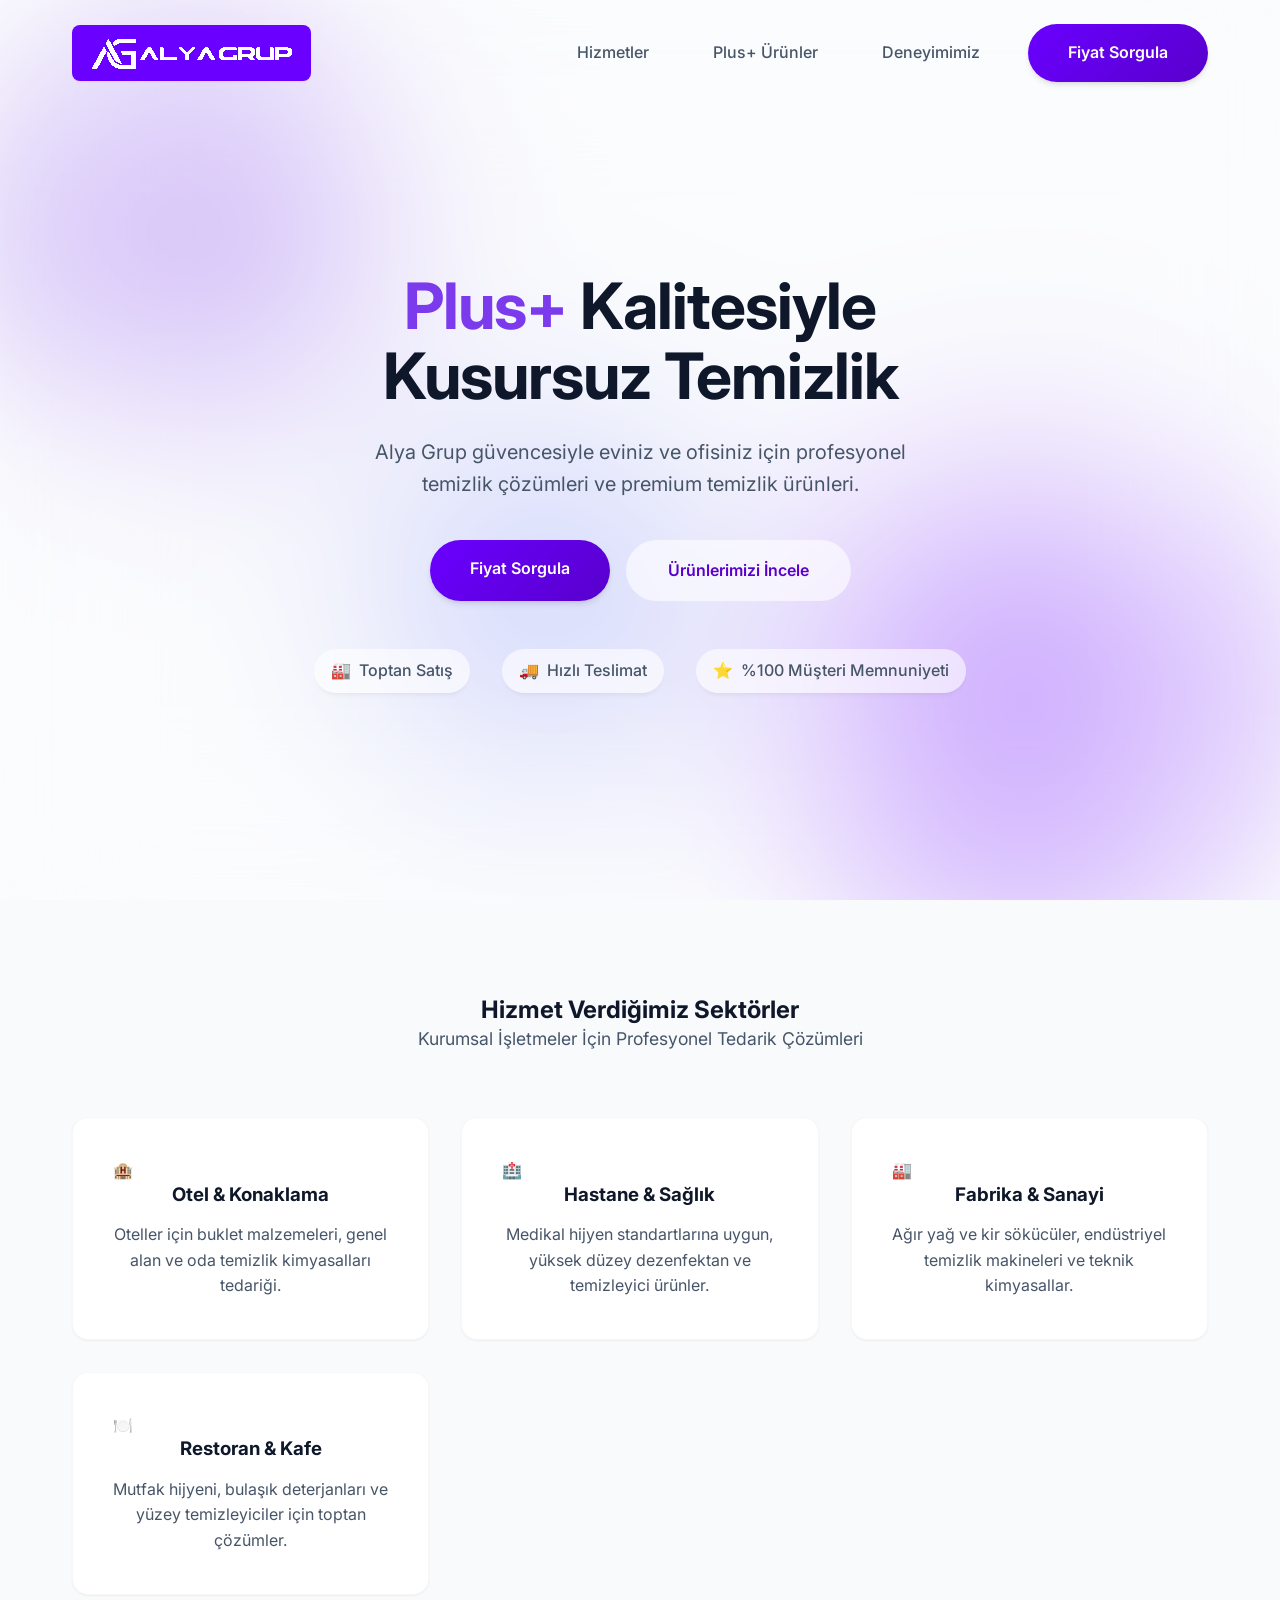
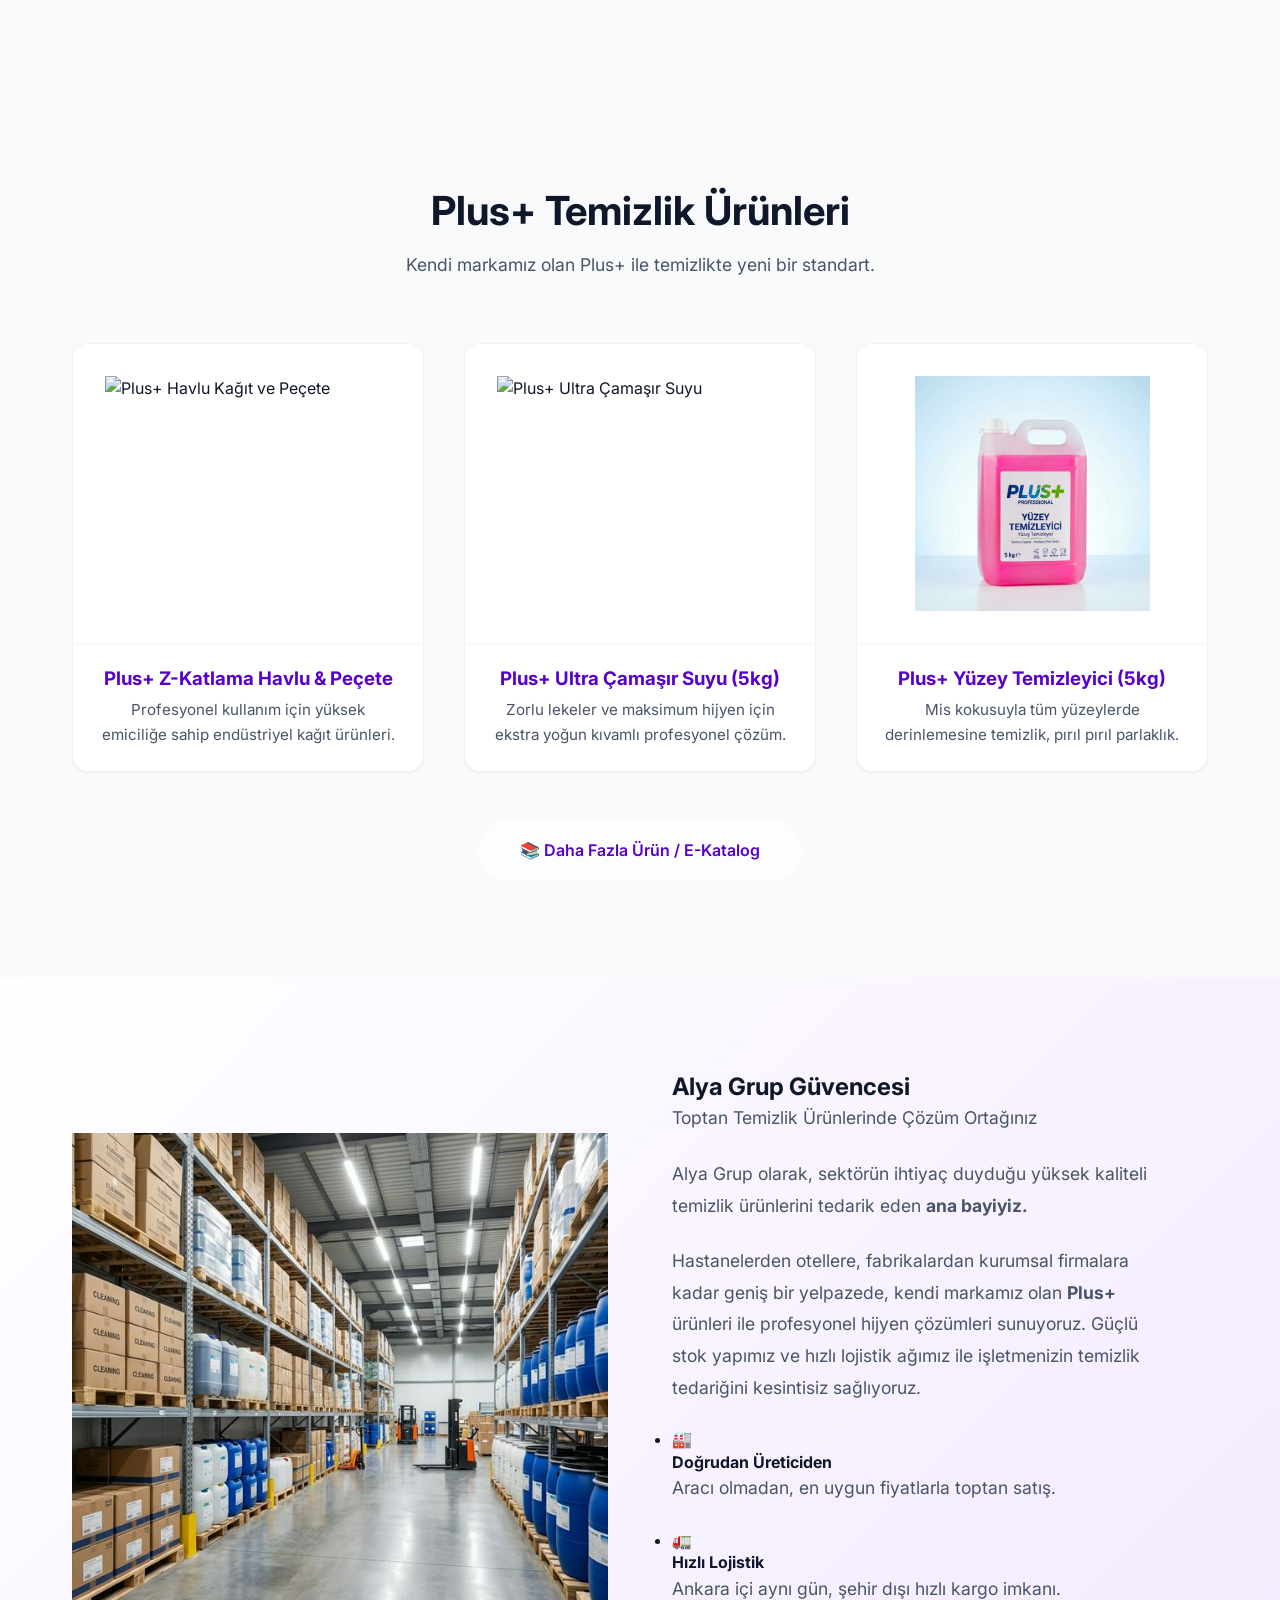
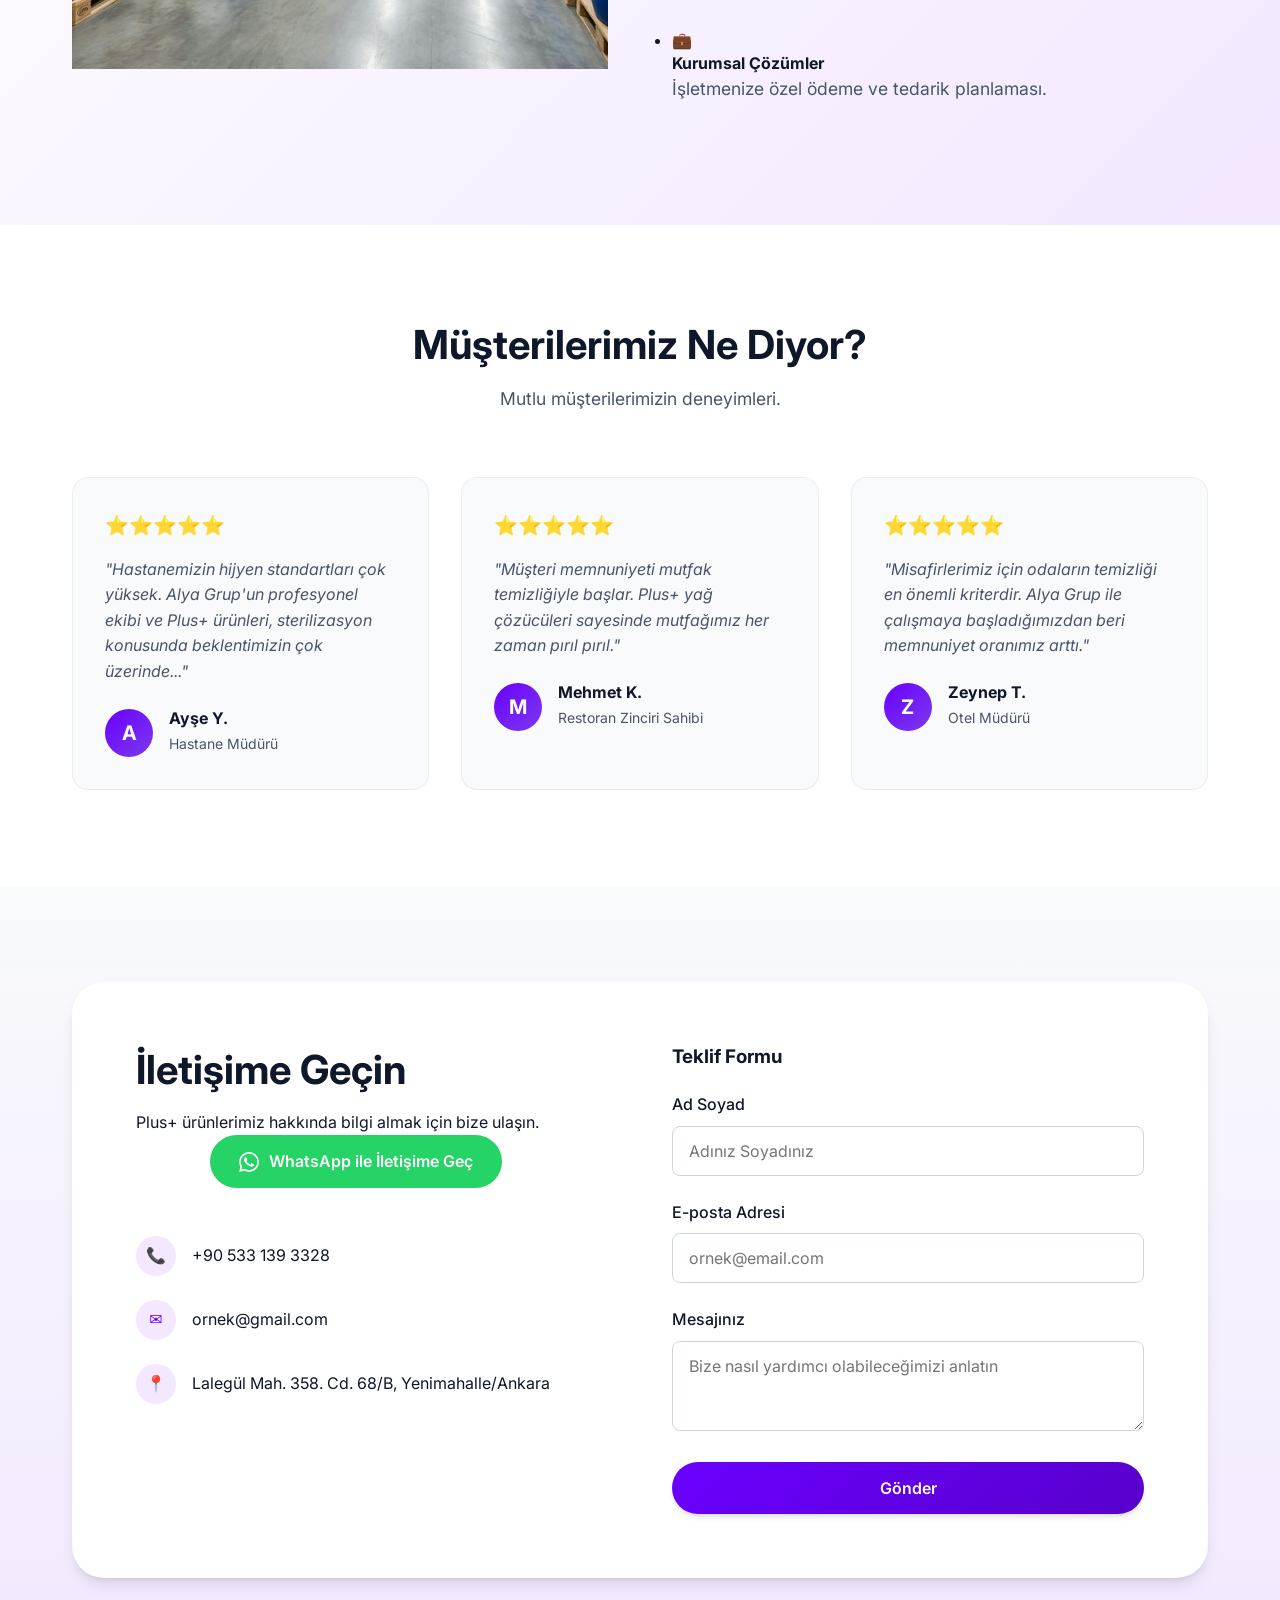
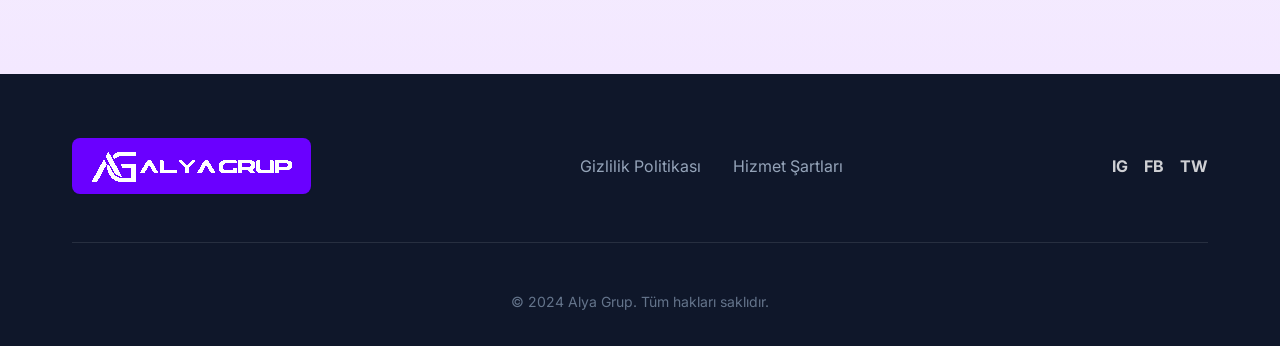
==== index.html @ da22ceb5 "feat: Eczacıbaşı tarzı hareketli Mesh Gradient arkaplan eklendi (Aurora)" ====
<!DOCTYPE html>
<html lang="en">

<head>
    <meta charset="UTF-8">
    <meta name="viewport" content="width=device-width, initial-scale=1.0">
    <title>Alya Grup - Premium Temizlik Hizmetleri ve Plus+ Ürünleri</title>
    <meta name="description"
        content="Alya Grup ile profesyonel temizlik hizmetleri ve Plus+ marka temizlik ürünleri. Ev ve ofis temizliğinde güvenilir adres.">
    <!-- Google Fonts -->
    <link rel="preconnect" href="https://fonts.googleapis.com">
    <link rel="preconnect" href="https://fonts.gstatic.com" crossorigin>
    <link href="https://fonts.googleapis.com/css2?family=Inter:wght@300;400;500;600;700&display=swap" rel="stylesheet">
    <!-- Main Styles -->
    <link rel="stylesheet" href="style.css?v=3">
</head>

<body>
    <!-- SVG Filter for Logo Background Removal -->
    <svg style="width:0; height:0; position:absolute;" aria-hidden="true">
        <filter id="remove-white-bg">
            <feColorMatrix type="matrix" values="1 0 0 0 0  
                                                 0 1 0 0 0  
                                                 0 0 1 0 0  
                                                 -1 0 0 0 1" />
        </filter>
    </svg>

    <!-- Navigation -->
    <nav class="navbar" id="navbar">
        <div class="container nav-container">
            <a href="#" class="logo">
                <img src="New logo.png" alt="Alya Grup Logo" class="logo-img">
            </a>

            <button class="mobile-toggle" aria-label="Toggle navigation">
                <span class="bar"></span>
                <span class="bar"></span>
                <span class="bar"></span>
            </button>
            <ul class="nav-links">
                <li><a href="#services">Hizmetler</a></li>
                <li><a href="#products">Plus+ Ürünler</a></li>
                <li><a href="#experience">Deneyimimiz</a></li>
                <li><a href="#contact" class="btn btn-primary nav-btn">Fiyat Sorgula</a></li>
            </ul>
        </div>
    </nav>

    <!-- Hero Section -->
    <header class="hero">
        <!-- Animated Mesh Gradient Background -->
        <div class="mesh-bg">
            <div class="mesh-blob mesh-blob-1"></div>
            <div class="mesh-blob mesh-blob-2"></div>
            <div class="mesh-blob mesh-blob-3"></div>
            <div class="mesh-glass"></div>
        </div>
        <div class="container hero-content">
            <h1 class="hero-title"><span class="text-highlight">Plus+</span> Kalitesiyle<br>Kusursuz Temizlik</h1>
            <p class="hero-subtitle">Alya Grup güvencesiyle eviniz ve ofisiniz için profesyonel temizlik çözümleri ve
                premium temizlik ürünleri.</p>
            <div class="hero-btns">
                <a href="#contact" class="btn btn-primary">Fiyat Sorgula</a>
                <a href="#products" class="btn btn-secondary">Ürünlerimizi İncele</a>
            </div>

            <!-- Trust Badges -->
            <div class="trust-badges">
                <a href="#experience" class="badge badge-link">
                    <span class="badge-icon">🏭</span>
                    <span>Toptan Satış</span>
                </a>
                <a href="#experience" class="badge badge-link">
                    <span class="badge-icon">🚚</span>
                    <span>Hızlı Teslimat</span>
                </a>
                <a href="#reviews" class="badge badge-link">
                    <span class="badge-icon">⭐</span>
                    <span>%100 Müşteri Memnuniyeti</span>
                </a>
            </div>
        </div>
    </header>

    <!-- Services Section -->
    <section id="services" class="section-padding bg-light">
        <div class="container">
            <div class="section-header text-center">
                <h2>Hizmet Verdiğimiz Sektörler</h2>
                <p>Kurumsal İşletmeler İçin Profesyonel Tedarik Çözümleri</p>
            </div>
            <div class="services-grid">
                <div class="service-card">
                    <div class="icon">🏨</div>
                    <h3>Otel & Konaklama</h3>
                    <p>Oteller için buklet malzemeleri, genel alan ve oda temizlik kimyasalları tedariği.</p>
                </div>
                <div class="service-card">
                    <div class="icon">🏥</div>
                    <h3>Hastane & Sağlık</h3>
                    <p>Medikal hijyen standartlarına uygun, yüksek düzey dezenfektan ve temizleyici ürünler.</p>
                </div>
                <div class="service-card">
                    <div class="icon">🏭</div>
                    <h3>Fabrika & Sanayi</h3>
                    <p>Ağır yağ ve kir sökücüler, endüstriyel temizlik makineleri ve teknik kimyasallar.</p>
                </div>
                <div class="service-card">
                    <div class="icon">🍽️</div>
                    <h3>Restoran & Kafe</h3>
                    <p>Mutfak hijyeni, bulaşık deterjanları ve yüzey temizleyiciler için toptan çözümler.</p>
                </div>
            </div>
        </div>
    </section>

    <!-- Products Section -->
    <section id="products" class="section-padding bg-light products-section">
        <div class="container">
            <div class="section-header text-center">
                <h2 class="section-title">Plus+ Temizlik Ürünleri</h2>
                <p class="section-desc">Kendi markamız olan Plus+ ile temizlikte yeni bir standart.</p>
            </div>
            <div class="products-grid">
                <!-- 1. Ürün: Havlu Kağıt & Peçete -->
                <div class="product-card">
                    <img src="Z-Kat havlu.png" alt="Plus+ Havlu Kağıt ve Peçete" class="product-img">
                    <div class="product-info">
                        <h3>Plus+ Z-Katlama Havlu & Peçete</h3>
                        <p>Profesyonel kullanım için yüksek emiciliğe sahip endüstriyel kağıt ürünleri.</p>
                    </div>
                </div>
                <!-- 2. Ürün: Ultra Çamaşır Suyu -->
                <div class="product-card">
                    <img src="UltraCamasirSuyu5kg.png" alt="Plus+ Ultra Çamaşır Suyu" class="product-img">
                    <div class="product-info">
                        <h3>Plus+ Ultra Çamaşır Suyu (5kg)</h3>
                        <p>Zorlu lekeler ve maksimum hijyen için ekstra yoğun kıvamlı profesyonel çözüm.</p>
                    </div>
                </div>
                <!-- 3. Ürün: Yapay Zeka ile Üretilen -->
                <div class="product-card">
                    <img src="plus_surface_cleaner.png" alt="Plus+ Yüzey Temizleyici" class="product-img">
                    <div class="product-info">
                        <h3>Plus+ Yüzey Temizleyici (5kg)</h3>
                        <p>Mis kokusuyla tüm yüzeylerde derinlemesine temizlik, pırıl pırıl parlaklık.</p>
                    </div>
                </div>
            </div>
            <div class="text-center" style="margin-top: 3rem;">
                <a href="https://cloudflare-workers-autoconfig-alyagruptemizlik-e-katalog.baranbug-733.workers.dev" target="_blank" class="btn btn-secondary">
                    📚 Daha Fazla Ürün / E-Katalog
                </a>
            </div>
        </div>
    </section>

    <!-- Experience Section (Why Choose Us) -->
    <section id="experience" class="section-padding experience-section">
        <div class="container experience-grid">
            <!-- Image Content -->
            <div class="experience-image">
                <img src="warehouse_inventory.png" alt="Alya Grup Depo ve Stok" class="exp-img">

            </div>

            <!-- Text Content -->
            <div class="experience-content">
                <h2>Alya Grup Güvencesi</h2>
                <p class="subtitle">Toptan Temizlik Ürünlerinde Çözüm Ortağınız</p>
                <p>
                    Alya Grup olarak, sektörün ihtiyaç duyduğu
                    yüksek kaliteli temizlik ürünlerini tedarik eden <strong>ana bayiyiz.</strong>
                </p>
                <p>
                    Hastanelerden otellere, fabrikalardan kurumsal firmalara kadar geniş bir yelpazede,
                    kendi markamız olan <strong>Plus+</strong> ürünleri ile profesyonel hijyen çözümleri sunuyoruz.
                    Güçlü stok yapımız ve hızlı lojistik ağımız ile işletmenizin temizlik tedariğini
                    kesintisiz sağlıyoruz.
                </p>
                <ul class="features-list">
                    <li>
                        <span class="icon">🏭</span>
                        <div>
                            <h4>Doğrudan Üreticiden</h4>
                            <p>Aracı olmadan, en uygun fiyatlarla toptan satış.</p>
                        </div>
                    </li>
                    <li>
                        <span class="icon">🚛</span>
                        <div>
                            <h4>Hızlı Lojistik</h4>
                            <p>Ankara içi aynı gün, şehir dışı hızlı kargo imkanı.</p>
                        </div>
                    </li>
                    <li>
                        <span class="icon">💼</span>
                        <div>
                            <h4>Kurumsal Çözümler</h4>
                            <p>İşletmenize özel ödeme ve tedarik planlaması.</p>
                        </div>
                    </li>
                </ul>
            </div>
        </div>
    </section>

    <!-- Testimonials Section -->
    <section id="reviews" class="section-padding reviews-section bg-white">
        <div class="container">
            <div class="section-header text-center">
                <h2 class="section-title">Müşterilerimiz Ne Diyor?</h2>
                <p class="section-desc">Mutlu müşterilerimizin deneyimleri.</p>
            </div>
            <div class="reviews-grid">
                <div class="review-card">
                    <div class="stars">⭐⭐⭐⭐⭐</div>
                    <p class="review-text">"Hastanemizin hijyen standartları çok yüksek. Alya Grup'un profesyonel ekibi
                        ve Plus+ ürünleri, sterilizasyon konusunda beklentimizin çok üzerinde..."</p>
                    <div class="reviewer">
                        <div class="reviewer-avatar">A</div>
                        <div class="reviewer-info">
                            <h4>Ayşe Y.</h4>
                            <span>Hastane Müdürü</span>
                        </div>
                    </div>
                </div>
                <div class="review-card">
                    <div class="stars">⭐⭐⭐⭐⭐</div>
                    <p class="review-text">"Müşteri memnuniyeti mutfak temizliğiyle başlar. Plus+ yağ çözücüleri
                        sayesinde mutfağımız her zaman pırıl pırıl."</p>
                    <div class="reviewer">
                        <div class="reviewer-avatar">M</div>
                        <div class="reviewer-info">
                            <h4>Mehmet K.</h4>
                            <span>Restoran Zinciri Sahibi</span>
                        </div>
                    </div>
                </div>
                <div class="review-card">
                    <div class="stars">⭐⭐⭐⭐⭐</div>
                    <p class="review-text">"Misafirlerimiz için odaların temizliği en önemli kriterdir. Alya Grup ile
                        çalışmaya başladığımızdan beri memnuniyet oranımız arttı."</p>
                    <div class="reviewer">
                        <div class="reviewer-avatar">Z</div>
                        <div class="reviewer-info">
                            <h4>Zeynep T.</h4>
                            <span>Otel Müdürü</span>
                        </div>
                    </div>
                </div>
            </div>
        </div>
    </section>

    <!-- Contact Section -->
    <section id="contact" class="section-padding contact-section">
        <div class="container">
            <div class="contact-wrapper">
                <div class="contact-info">
                    <h2 class="section-title">İletişime Geçin</h2>
                    <p>Plus+ ürünlerimiz hakkında bilgi almak için bize ulaşın.</p>
                    <a href="https://wa.me/905331393328" target="_blank" class="btn btn-success"
                        style="display: flex; align-items: center; justify-content: center; gap: 0.65rem; background-color: #25D366; border: none; color: white; width: fit-content; margin: 0 auto 2rem auto; padding: 0.85rem 1.8rem; font-size: 1rem; font-weight: 600;">
                        <svg xmlns="http://www.w3.org/2000/svg" width="20" height="20" viewBox="0 0 24 24" fill="white" style="flex-shrink:0; display:block;"><path d="M17.472 14.382c-.297-.149-1.758-.867-2.03-.967-.273-.099-.471-.148-.67.15-.197.297-.767.966-.94 1.164-.173.199-.347.223-.644.075-.297-.15-1.255-.463-2.39-1.475-.883-.788-1.48-1.761-1.653-2.059-.173-.297-.018-.458.13-.606.134-.133.298-.347.446-.52.149-.174.198-.298.298-.497.099-.198.05-.371-.025-.52-.075-.149-.669-1.612-.916-2.207-.242-.579-.487-.5-.669-.51-.173-.008-.371-.01-.57-.01-.198 0-.52.074-.792.372-.272.297-1.04 1.016-1.04 2.479 0 1.462 1.065 2.875 1.213 3.074.149.198 2.096 3.2 5.077 4.487.709.306 1.262.489 1.694.625.712.227 1.36.195 1.871.118.571-.085 1.758-.719 2.006-1.413.248-.694.248-1.289.173-1.413-.074-.124-.272-.198-.57-.347m-5.421 7.403h-.004a9.87 9.87 0 01-5.031-1.378l-.361-.214-3.741.982.998-3.648-.235-.374a9.86 9.86 0 01-1.51-5.26c.001-5.45 4.436-9.884 9.888-9.884 2.64 0 5.122 1.03 6.988 2.898a9.825 9.825 0 012.893 6.994c-.003 5.45-4.437 9.884-9.885 9.884m8.413-18.297A11.815 11.815 0 0012.05 0C5.495 0 .16 5.335.157 11.892c0 2.096.547 4.142 1.588 5.945L.057 24l6.305-1.654a11.882 11.882 0 005.683 1.448h.005c6.554 0 11.89-5.335 11.893-11.893a11.821 11.821 0 00-3.48-8.413z"/></svg>
                        WhatsApp ile İletişime Geç
                    </a>


                    <div class="contact-details">
                        <div class="contact-item">
                            <span class="icon">📞</span>
                            <p>+90 533 139 3328</p>
                        </div>
                        <div class="contact-item">
                            <span class="icon">✉️</span>
                            <p>ornek@gmail.com</p>
                        </div>
                        <a href="https://www.google.com/maps/search/?api=1&query=Alya+Grup+Temizlik+Lalegül+Mahallesi+358.+Cd.+68/b+06200+Yenimahalle/Ankara"
                            target="_blank" class="contact-item" style="text-decoration: none; color: inherit;">
                            <span class="icon">📍</span>
                            <p>Lalegül Mah. 358. Cd. 68/B, Yenimahalle/Ankara</p>
                        </a>
                    </div>
                </div>
                <form class="booking-form" id="bookingForm">
                    <h3>Teklif Formu</h3>
                    <div class="form-group">
                        <label for="name">Ad Soyad</label>
                        <input type="text" id="name" required placeholder="Adınız Soyadınız">
                    </div>
                    <div class="form-group">
                        <label for="email">E-posta Adresi</label>
                        <input type="email" id="email" required placeholder="ornek@email.com">
                    </div>

                    <div class="form-group">
                        <label for="message">Mesajınız</label>
                        <textarea id="message" rows="3"
                            placeholder="Bize nasıl yardımcı olabileceğimizi anlatın"></textarea>
                    </div>
                    <button type="submit" class="btn btn-primary full-width">Gönder</button>
                </form>
            </div>
        </div>
    </section>

    <!-- Footer -->
    <footer class="footer">
        <div class="container">
            <div class="footer-content">
                <div class="footer-brand">
                    <a href="#" class="logo">
                        <img src="New logo.png" alt="Alya Grup Logo" class="logo-img">
                    </a>
                </div>
                <div class="footer-links">
                    <a href="#">Gizlilik Politikası</a>
                    <a href="#">Hizmet Şartları</a>
                </div>
                <div class="footer-social">
                    <a href="#" aria-label="Instagram">IG</a>
                    <a href="#" aria-label="Facebook">FB</a>
                    <a href="#" aria-label="Twitter">TW</a>
                </div>
            </div>
            <div class="footer-bottom text-center">
                <p>&copy; 2024 Alya Grup. Tüm hakları saklıdır.</p>
            </div>
        </div>
    </footer>

    <script src="script.js"></script>
</body>

</html>
---- style.css ----
/* Modern CSS Reset & Variables */
:root {
    /* Color Palette - Light Mode */
    --primary-color: #6A00FF;
    --primary-dark: #5800cc;
    --secondary-color: #f3e8ff;
    --accent-color: #7c3aed;
    --text-primary: #0f172a;
    --text-secondary: #475569;
    --bg-white: #ffffff;
    --bg-light: #f8fafc;
    --glass-bg: rgba(255, 255, 255, 0.85);
    --glass-border: rgba(106, 0, 255, 0.12);

    /* Typography */
    --font-heading: 'Inter', system-ui, -apple-system, sans-serif;
    --font-body: 'Inter', system-ui, -apple-system, sans-serif;

    /* Spacing & Layout */
    --container-padding: 2rem;
    --max-width: 1200px;
    --border-radius: 1rem;
    --border-radius-lg: 2rem;

    /* Shadows */
    --shadow-sm: 0 1px 2px 0 rgb(0 0 0 / 0.05);
    --shadow-md: 0 4px 6px -1px rgb(0 0 0 / 0.1), 0 2px 4px -2px rgb(0 0 0 / 0.1);
    --shadow-lg: 0 10px 15px -3px rgb(0 0 0 / 0.1), 0 4px 6px -4px rgb(0 0 0 / 0.1);
    --shadow-glow: 0 0 25px rgba(106, 0, 255, 0.25);

    /* Component Backgrounds Light */
    --product-bg: #ffffff;
    --input-bg: #ffffff;
    --input-border: #cbd5e1;
    --card-bg: rgba(255, 255, 255, 0.6);
    --hover-bg: #f3f4f6;
}


/* Global Reset */
*,
*::before,
*::after {
    box-sizing: border-box;
    margin: 0;
    padding: 0;
}

html {
    scroll-behavior: smooth;
}

body {
    font-family: var(--font-body);
    color: var(--text-primary);
    background-color: var(--bg-light);
    line-height: 1.6;
    overflow-x: hidden;
}

img {
    max-width: 100%;
    height: auto;
    display: block;
}

button {
    cursor: pointer;
    font-family: inherit;
}

/* Typography Utilities */
h1,
h2,
h3,
h4,
h5,
h6 {
    font-family: var(--font-heading);
    font-weight: 700;
    line-height: 1.2;
    color: var(--text-primary);
}

.container {
    width: 100%;
    max-width: var(--max-width);
    margin: 0 auto;
    padding: 0 var(--container-padding);
}

/* Utility Classes */
.text-center {
    text-align: center;
}

.text-primary {
    color: var(--primary-color);
}

.text-highlight {
    color: var(--accent-color);
    position: relative;
    display: inline-block;
}

.bg-white {
    background-color: var(--bg-white);
}

.section-padding {
    padding: 6rem 0;
}

/* Buttons */
.btn {
    display: inline-block;
    padding: 1rem 2.5rem;
    border-radius: 9999px;
    font-weight: 600;
    text-decoration: none;
    transition: all 0.3s ease;
    border: none;
    font-size: 1rem;
    cursor: pointer;
}

.btn-primary {
    background: linear-gradient(135deg, var(--primary-color), var(--primary-dark));
    color: white;
    box-shadow: var(--shadow-md);
}

.btn-primary:hover {
    transform: translateY(-2px);
    box-shadow: var(--shadow-lg), var(--shadow-glow);
}

.btn-secondary {
    background-color: var(--card-bg);
    color: var(--primary-dark);
    border: 2px solid transparent;
    /* Keeps sizing consistent */
    backdrop-filter: blur(5px);
}

.btn-secondary:hover {
    background-color: var(--hover-bg);
    transform: translateY(-2px);
    box-shadow: var(--shadow-md);
}

.full-width {
    width: 100%;
}

/* Navbar */
.navbar {
    position: fixed;
    top: 0;
    left: 0;
    width: 100%;
    z-index: 1000;
    transition: all 0.3s ease;
    padding: 1.5rem 0;
    background-color: transparent;
}

.navbar.scrolled {
    background-color: var(--glass-bg);
    backdrop-filter: blur(10px);
    box-shadow: var(--shadow-sm);
    padding: 1rem 0;
}

.nav-container {
    display: flex;
    justify-content: space-between;
    align-items: center;
}

.logo {
    display: flex;
    align-items: center;
    gap: 0.5rem;
    text-decoration: none;
    transition: opacity 0.3s ease;
}

.logo-img {
    height: 40px;
    width: auto;
}

.logo:hover {
    opacity: 0.8;
}

.nav-links {
    display: flex;
    gap: 2rem;
    list-style: none;
    align-items: center;
}

.nav-links a:not(.btn) {
    text-decoration: none;
    color: var(--text-secondary);
    font-weight: 500;
    transition: all 0.2s ease;
    padding: 0.5rem 1rem;
    /* Add padding for hover background */
    border-radius: 0.5rem;
    /* Rounded corners */
}

.nav-links a:not(.btn):hover {
    color: var(--primary-color);
    background-color: var(--hover-bg);
    /* Apply the hover background */
}


/* Mobile Nav Toggle */
.mobile-toggle {
    display: none;
    flex-direction: column;
    gap: 6px;
    background: none;
    border: none;
    padding: 0.5rem;
}

.bar {
    width: 25px;
    height: 3px;
    background-color: var(--text-primary);
    transition: 0.3s;
    border-radius: 3px;
}

/* Hero Section & Mesh Animation */
.hero {
    position: relative;
    min-height: 100vh;
    display: flex;
    align-items: center;
    justify-content: center;
    padding: 8rem 0 4rem;
    overflow: hidden;
    background-color: var(--bg-light); /* Fallback */
}

/* Base container for the mesh */
.mesh-bg {
    position: absolute;
    top: 0;
    left: 0;
    width: 100%;
    height: 100%;
    overflow: hidden;
    z-index: 0;
}

/* Glass effect to blend the blobs */
.mesh-glass {
    position: absolute;
    top: 0;
    left: 0;
    width: 100%;
    height: 100%;
    backdrop-filter: blur(80px); /* Heavy blur creates the aurora effect */
    -webkit-backdrop-filter: blur(80px);
    background: rgba(255, 255, 255, 0.4); /* Light mist over the blobs */
    z-index: 2;
}

/* Individual Blobs */
.mesh-blob {
    position: absolute;
    border-radius: 50%;
    filter: blur(40px);
    opacity: 0.7;
    animation: float 12s infinite ease-in-out alternate;
    z-index: 1;
}

.mesh-blob-1 {
    top: -10%;
    left: -10%;
    width: 50vw;
    height: 50vw;
    background: radial-gradient(circle, var(--accent-color) 0%, transparent 60%);
    animation-duration: 15s;
}

.mesh-blob-2 {
    bottom: -20%;
    right: -10%;
    width: 60vw;
    height: 60vw;
    background: radial-gradient(circle, var(--primary-color) 0%, transparent 60%);
    animation-duration: 22s;
    animation-delay: -5s;
}

.mesh-blob-3 {
    top: 30%;
    left: 20%;
    width: 45vw;
    height: 50vw;
    background: radial-gradient(circle, #818cf8 0%, transparent 60%); /* Soft indigo contrast */
    animation-duration: 18s;
    animation-delay: -10s;
}

@keyframes float {
    0% {
        transform: translate(0, 0) scale(1) rotate(0deg);
    }
    33% {
        transform: translate(5vw, -5vh) scale(1.1) rotate(45deg);
    }
    66% {
        transform: translate(-3vw, 5vh) scale(0.9) rotate(-45deg);
    }
    100% {
        transform: translate(0, 0) scale(1) rotate(0deg);
    }
}

.hero-content {
    text-align: center;
    max-width: 800px;
    z-index: 1;
}

.hero-title {
    font-size: clamp(2.5rem, 5vw, 4rem);
    margin-bottom: 1.5rem;
    letter-spacing: -1px;
    line-height: 1.1;
}

.hero-subtitle {
    font-size: clamp(1.1rem, 2vw, 1.25rem);
    color: var(--text-secondary);
    margin-bottom: 2.5rem;
    max-width: 600px;
    margin-left: auto;
    margin-right: auto;
}

.hero-btns {
    display: flex;
    justify-content: center;
    gap: 1rem;
    margin-bottom: 3rem;
}

.trust-badges {
    display: flex;
    justify-content: center;
    gap: 2rem;
    flex-wrap: wrap;
}

.badge {
    display: flex;
    align-items: center;
    gap: 0.5rem;
    color: var(--text-secondary);
    font-weight: 500;
    background: var(--card-bg);
    padding: 0.5rem 1rem;
    border-radius: 2rem;
    box-shadow: 0 4px 6px -4px rgba(0, 0, 0, 0.1);
}

.badge-link {
    text-decoration: none;
    cursor: pointer;
    transition: all 0.25s ease;
    border: 1px solid transparent;
}

.badge-link:hover {
    color: var(--accent-color);
    border-color: var(--accent-color);
    transform: translateY(-2px);
    box-shadow: 0 6px 16px -4px rgba(168, 85, 247, 0.35);
}

/* Services */
.section-header {
    margin-bottom: 4rem;
}

.section-title {
    font-size: 2.5rem;
    margin-bottom: 1rem;
    position: relative;
    display: inline-block;
}

.section-header p {
    color: var(--text-secondary);
    font-size: 1.1rem;
}

.services-grid {
    display: grid;
    grid-template-columns: repeat(auto-fit, minmax(280px, 1fr));
    gap: 2rem;
}

.service-card {
    background: var(--bg-white);
    padding: 2.5rem;
    border-radius: var(--border-radius);
    box-shadow: var(--shadow-sm);
    transition: all 0.3s ease;
    border: 1px solid rgba(0, 0, 0, 0.03);
    position: relative;
    overflow: hidden;
}

.service-card:hover {
    transform: translateY(-8px);
    box-shadow: var(--shadow-lg);
    border-color: rgba(14, 165, 233, 0.2);
}

.card-icon {
    font-size: 3rem;
    margin-bottom: 1.5rem;
    background: var(--secondary-color);
    width: 80px;
    height: 80px;
    display: flex;
    align-items: center;
    justify-content: center;
    border-radius: 50%;
    margin-left: auto;
    margin-right: auto;
    /* Center icon */
}

.service-card h3 {
    margin-bottom: 1rem;
    text-align: center;
}

.service-card p {
    color: var(--text-secondary);
    text-align: center;
}

/* About Section */
.about-grid {
    display: grid;
    grid-template-columns: 1fr 1fr;
    gap: 4rem;
    align-items: center;
}

.about-image {
    position: relative;
}

.image-placeholder {
    width: 100%;
    height: 400px;
    background-image: url('https://images.unsplash.com/photo-1527513123882-b20f7a57a5P6?q=80&w=2070&auto=format&fit=crop');
    background-size: cover;
    background-position: center;
    border-radius: var(--border-radius-lg);
    box-shadow: var(--shadow-lg);
}

.feature-list {
    list-style: none;
    margin: 2rem 0;
}

.feature-list li {
    margin-bottom: 1rem;
    font-size: 1.1rem;
    display: flex;
    align-items: flex-start;
    gap: 0.75rem;
}

/* Reviews */
.reviews-grid {
    display: grid;
    grid-template-columns: repeat(auto-fit, minmax(300px, 1fr));
    gap: 2rem;
}

.review-card {
    background: var(--bg-light);
    padding: 2rem;
    border-radius: var(--border-radius);
    border: 1px solid rgba(0, 0, 0, 0.05);
}

.stars {
    margin-bottom: 1rem;
    font-size: 1.2rem;
}

.review-text {
    font-style: italic;
    color: var(--text-secondary);
    margin-bottom: 1.5rem;
}

.reviewer {
    display: flex;
    align-items: center;
    gap: 1rem;
}

.reviewer-avatar {
    width: 48px;
    height: 48px;
    background: linear-gradient(135deg, var(--primary-color), var(--accent-color));
    color: white;
    border-radius: 50%;
    display: flex;
    align-items: center;
    justify-content: center;
    font-weight: 700;
    font-size: 1.25rem;
}

.reviewer-info h4 {
    font-size: 1rem;
    margin-bottom: 0.2rem;
}

.reviewer-info span {
    font-size: 0.875rem;
    color: var(--text-secondary);
}

/* Contact */
.contact-section {
    background: linear-gradient(180deg, var(--bg-light) 0%, var(--secondary-color) 100%);
}

.contact-wrapper {
    display: grid;
    grid-template-columns: 1fr 1fr;
    gap: 4rem;
    background: var(--bg-white);
    padding: 4rem;
    border-radius: var(--border-radius-lg);
    box-shadow: var(--shadow-lg);
}

.contact-info {
    padding-right: 2rem;
}

.contact-details {
    margin-top: 3rem;
}

.contact-item {
    display: flex;
    align-items: center;
    gap: 1rem;
    margin-bottom: 1.5rem;
}

.contact-item .icon {
    width: 40px;
    height: 40px;
    background: var(--secondary-color);
    border-radius: 50%;
    display: flex;
    align-items: center;
    justify-content: center;
    color: var(--primary-color);
}

.booking-form {
    display: flex;
    flex-direction: column;
    gap: 1.5rem;
}

.form-group label {
    display: block;
    margin-bottom: 0.5rem;
    font-weight: 500;
    color: var(--text-primary);
}

.form-group input,
.form-group select,
.form-group textarea {
    width: 100%;
    padding: 0.875rem 1rem;
    border: 1px solid var(--input-border);
    border-radius: 0.5rem;
    background-color: var(--input-bg);
    color: var(--text-primary);
    font-size: 1rem;
    font-family: inherit;
    transition: all 0.2s;
}

.form-group input:focus,
.form-group select:focus,
.form-group textarea:focus {
    outline: none;
    border-color: var(--primary-color);
    box-shadow: 0 0 0 3px rgba(106, 0, 255, 0.1);
}

/* Footer */
.footer {
    background-color: var(--text-primary);
    color: white;
    padding: 4rem 0 2rem;
}

.footer-content {
    display: flex;
    justify-content: space-between;
    align-items: center;
    margin-bottom: 3rem;
    border-bottom: 1px solid rgba(255, 255, 255, 0.1);
    padding-bottom: 3rem;
}

.footer-brand {
    font-size: 1.5rem;
    font-weight: 700;
    display: flex;
    align-items: center;
    gap: 0.5rem;
}

.footer-links {
    display: flex;
    gap: 2rem;
}

.footer-links a {
    color: #94a3b8;
    text-decoration: none;
    transition: color 0.2s;
}

.footer-links a:hover {
    color: white;
}

.footer-social {
    display: flex;
    gap: 1rem;
}

.footer-social a {
    color: white;
    font-weight: 700;
    text-decoration: none;
    opacity: 0.8;
}

.footer-social a:hover {
    opacity: 1;
}


.footer-bottom p {
    color: #64748b;
    font-size: 0.875rem;
}

/* Responsive */
@media (max-width: 900px) {
    .contact-wrapper {
        grid-template-columns: 1fr;
        padding: 2rem;
    }

    .about-grid {
        grid-template-columns: 1fr;
    }

    .hero-title {
        font-size: 3rem;
    }
}

@media (max-width: 768px) {
    .mobile-toggle {
        display: flex;
        z-index: 1001;
        /* Above nav links */
    }

    .mobile-toggle.active .bar:nth-child(1) {
        transform: rotate(45deg) translate(8px, 6px);
    }

    .mobile-toggle.active .bar:nth-child(2) {
        opacity: 0;
    }

    .mobile-toggle.active .bar:nth-child(3) {
        transform: rotate(-45deg) translate(7px, -5px);
    }

    .nav-links {
        position: fixed;
        top: 0;
        right: 0;
        height: 100vh;
        width: 70%;
        max-width: 300px;
        background: white;
        flex-direction: column;
        justify-content: center;
        padding: 2rem;
        box-shadow: -5px 0 15px rgba(0, 0, 0, 0.1);
        transform: translateX(100%);
        transition: transform 0.3s cubic-bezier(0.4, 0, 0.2, 1);
    }

    .nav-links.active {
        transform: translateX(0);
    }

    .footer-content {
        flex-direction: column;
        gap: 2rem;
        text-align: center;
    }

    .hero-btns {
        flex-direction: column;
    }

    .hero-btns .btn {
        width: 100%;
        text-align: center;
    }

    .btn-success {
        width: fit-content !important;
    }
}

/* Animations */
.hidden {
    opacity: 0;
    transform: translateY(30px);
    transition: all 0.8s ease-out;
}

.revealed {
    opacity: 1;
    transform: translateY(0);
}

.success {
    background-color: #22c55e !important;
    /* Green for success */
    border-color: #22c55e !important;
}

/* Products Section */
.products-section {
    background-color: var(--bg-light);
}

.products-grid {
    display: grid;
    grid-template-columns: repeat(auto-fit, minmax(300px, 1fr));
    gap: 2.5rem;
}

.product-card {
    background: var(--bg-white);
    border-radius: var(--border-radius);
    overflow: hidden;
    box-shadow: var(--shadow-sm);
    transition: all 0.3s ease;
    border: 1px solid rgba(0, 0, 0, 0.05);
    display: flex;
    flex-direction: column;
}

.product-card:hover {
    transform: translateY(-8px);
    box-shadow: var(--shadow-lg);
}

.product-img {
    width: 100%;
    height: 300px;
    object-fit: contain;
    background-color: var(--product-bg);
    padding: 2rem;
    border-bottom: 1px solid rgba(0, 0, 0, 0.03);
}

.product-info {
    padding: 1.5rem;
    text-align: center;
}

.product-info h3 {
    margin-bottom: 0.5rem;
    color: var(--primary-dark);
}

.product-info p {
    color: var(--text-secondary);
    font-size: 0.95rem;
}

/* Experience Section */
.experience-section {
    background: linear-gradient(135deg, var(--bg-white) 0%, var(--secondary-color) 100%);
    overflow: hidden;
}

.experience-grid {
    display: grid;
    grid-template-columns: 1fr 1fr;
    gap: 4rem;
    align-items: center;
}

.experience-content {
    padding-right: 2rem;
}

.experience-subtitle {
    font-size: 1.5rem;
    color: var(--primary-color);
    margin-bottom: 1.5rem;
    font-weight: 600;
}

.experience-content p {
    margin-bottom: 1.5rem;
    color: var(--text-secondary);
    font-size: 1.1rem;
    line-height: 1.8;
}

.experience-stats {
    display: flex;
    gap: 3rem;
    margin-top: 3rem;
}

.stat-item {
    display: flex;
    flex-direction: column;
    align-items: center;
    text-align: center;
}

.stat-number {
    font-size: 2.5rem;
    font-weight: 800;
    color: var(--primary-dark);
    line-height: 1;
    margin-bottom: 0.5rem;
}

.stat-label {
    font-size: 0.9rem;
    color: var(--text-secondary);
    text-transform: uppercase;
    letter-spacing: 1px;
    font-weight: 600;
}

.experience-image .image-wrapper {
    position: relative;
    border-radius: var(--border-radius-lg);
    overflow: hidden;
    box-shadow: var(--shadow-lg);
    transform: rotate(2deg);
    transition: transform 0.3s ease;
    border: 2px solid white;
}

.experience-image .image-wrapper:hover {
    transform: rotate(0);
}

.experience-image img {
    width: 100%;
    height: auto;
    display: block;
}

@media (max-width: 900px) {
    .experience-grid {
        grid-template-columns: 1fr;
        gap: 3rem;
    }

    .experience-content {
        padding-right: 0;
        text-align: center;
    }

    .experience-stats {
        justify-content: center;
    }

    .experience-image .image-wrapper {
        transform: rotate(0);
        max-width: 600px;
        margin: 0 auto;
    }
}

/* Logo Badge Style */
.logo {
    background-color: var(--primary-color);
    padding: 0.5rem 1rem;
    border-radius: 0.5rem;
    box-shadow: var(--shadow-sm);
    transition: all 0.3s ease;
}

.logo:hover {
    transform: translateY(-2px);
    box-shadow: var(--shadow-glow);
    opacity: 1;
}

.logo-img {
    height: 40px;
    width: auto;
    object-fit: contain;

    /* Universal Badge Strategy (Source: White BG / Black Text):
       1. grayscale(1) contrast(100): Force Pure White BG / Pure Black Text.
       2. invert(1): Swap to Pure Black BG / Pure White Text.
       3. mix-blend-mode: screen: Black BG becomes Transparent.
       Result: White Text on Violet Container.
    */
    filter: grayscale(1) contrast(100) invert(1);
    mix-blend-mode: screen;
}
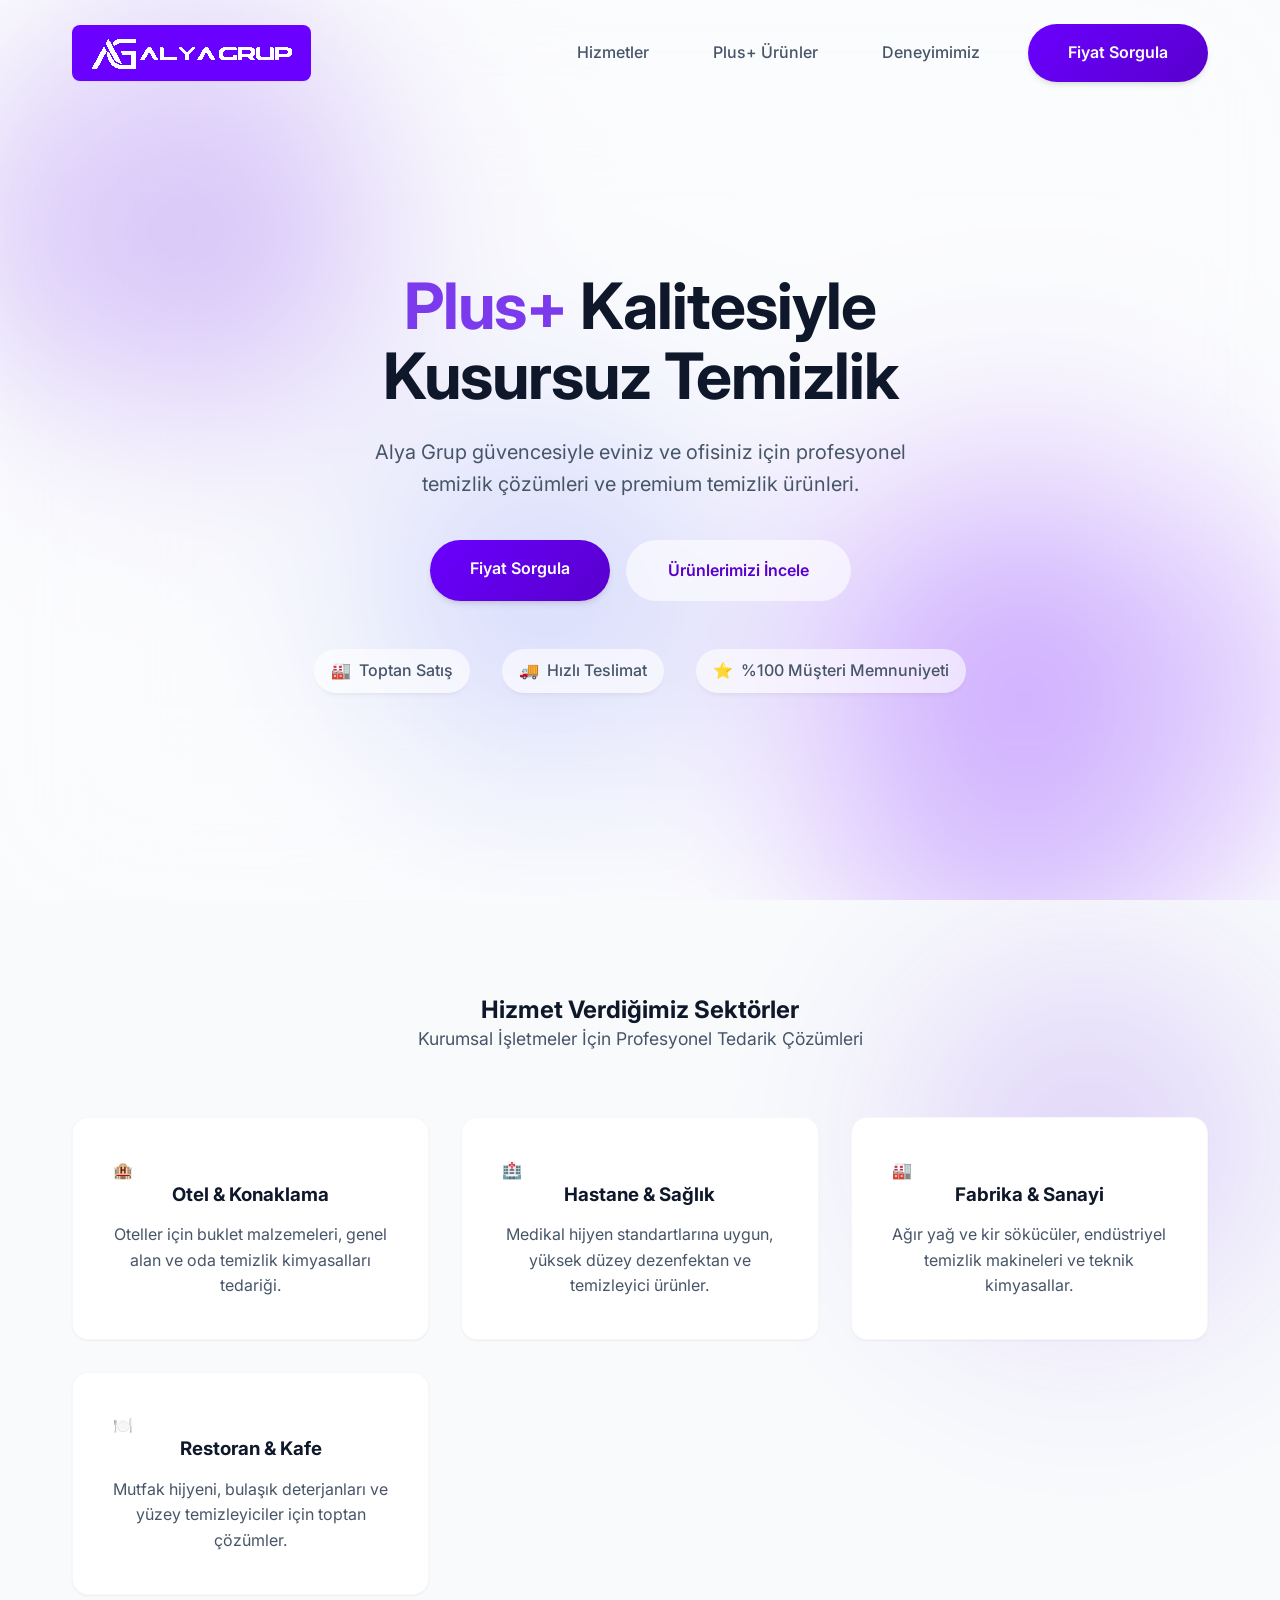
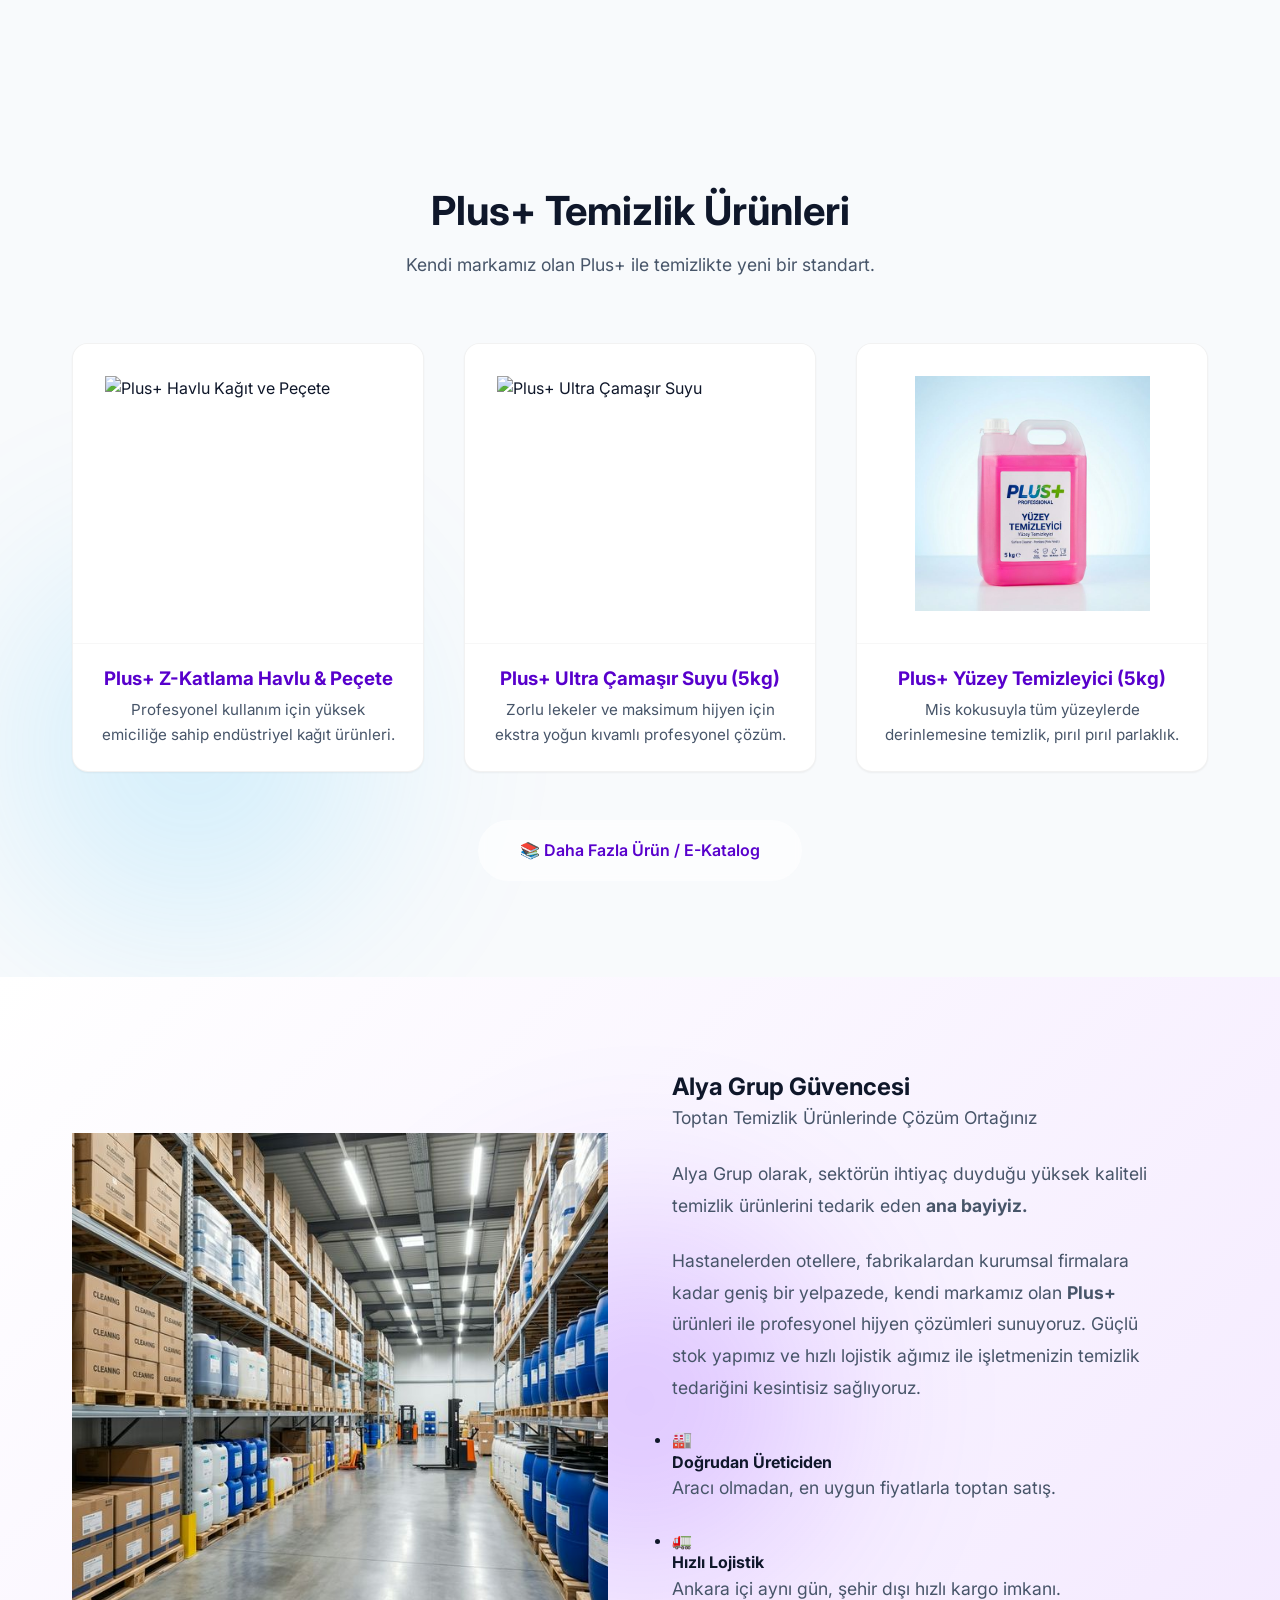
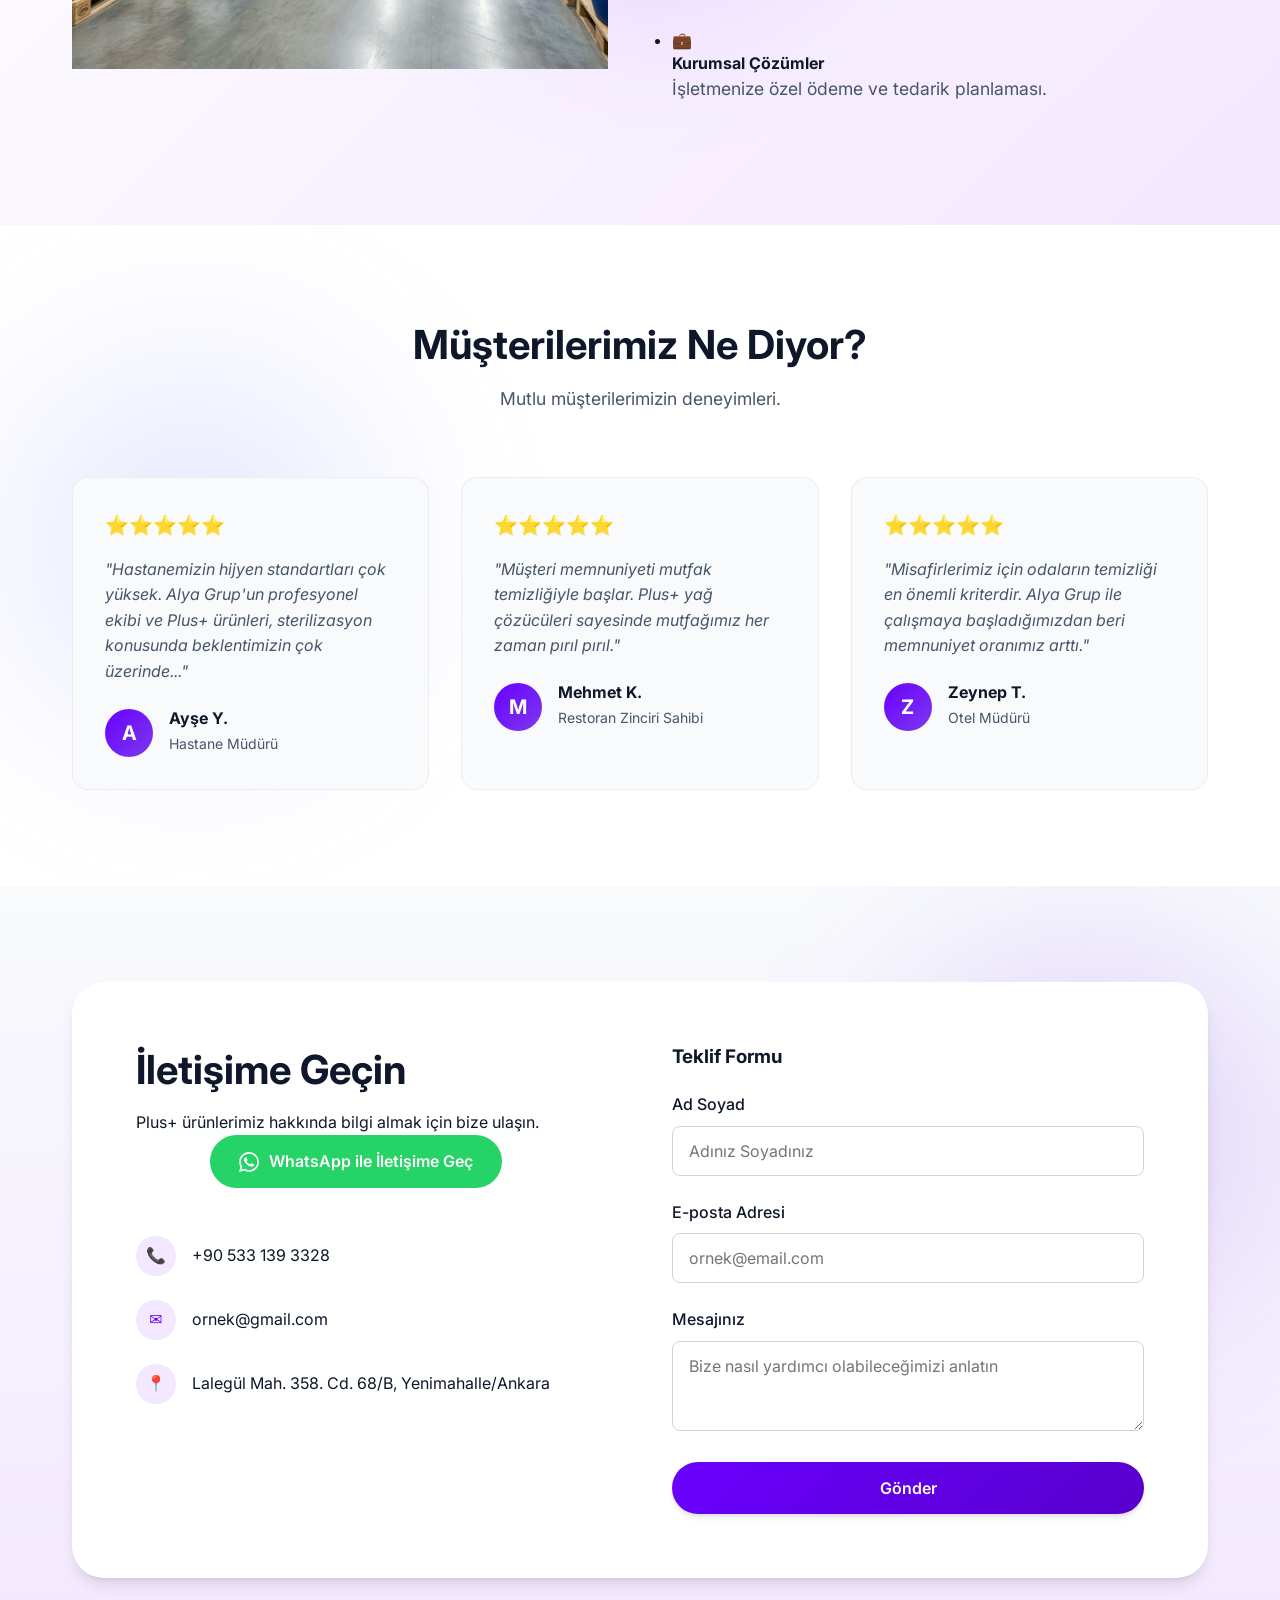
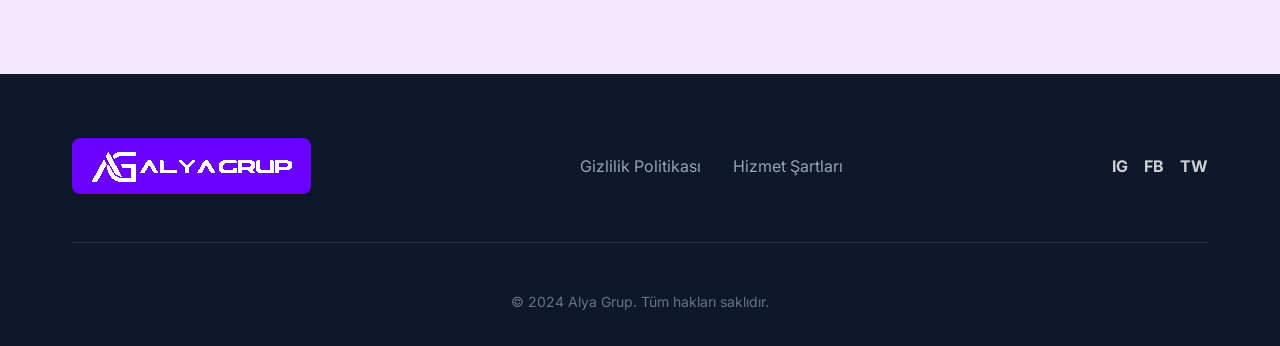
==== commit 5814b2b8: "feat: Tüm sayfalara kurumsal ince animasyonlar eklendi (staggered scroll & floating orbs)" ====
--- a/index.html
+++ b/index.html
@@ -85,6 +85,7 @@
 
     <!-- Services Section -->
     <section id="services" class="section-padding bg-light">
+        <div class="bg-orb orb-1"></div>
         <div class="container">
             <div class="section-header text-center">
                 <h2>Hizmet Verdiğimiz Sektörler</h2>
@@ -117,6 +118,7 @@
 
     <!-- Products Section -->
     <section id="products" class="section-padding bg-light products-section">
+        <div class="bg-orb orb-2"></div>
         <div class="container">
             <div class="section-header text-center">
                 <h2 class="section-title">Plus+ Temizlik Ürünleri</h2>
@@ -158,6 +160,7 @@
 
     <!-- Experience Section (Why Choose Us) -->
     <section id="experience" class="section-padding experience-section">
+        <div class="bg-orb orb-3"></div>
         <div class="container experience-grid">
             <!-- Image Content -->
             <div class="experience-image">
@@ -208,6 +211,7 @@
 
     <!-- Testimonials Section -->
     <section id="reviews" class="section-padding reviews-section bg-white">
+        <div class="bg-orb orb-4"></div>
         <div class="container">
             <div class="section-header text-center">
                 <h2 class="section-title">Müşterilerimiz Ne Diyor?</h2>
@@ -256,6 +260,7 @@
 
     <!-- Contact Section -->
     <section id="contact" class="section-padding contact-section">
+        <div class="bg-orb orb-1"></div>
         <div class="container">
             <div class="contact-wrapper">
                 <div class="contact-info">
--- a/style.css
+++ b/style.css
@@ -87,6 +87,8 @@
     max-width: var(--max-width);
     margin: 0 auto;
     padding: 0 var(--container-padding);
+    position: relative;
+    z-index: 1;
 }
 
 /* Utility Classes */
@@ -110,6 +112,59 @@
 
 .section-padding {
     padding: 6rem 0;
+    position: relative;
+    overflow: hidden;
+}
+
+/* Background floating orbs for sections */
+.bg-orb {
+    position: absolute;
+    width: 50vw;
+    height: 50vw;
+    min-width: 400px;
+    min-height: 400px;
+    border-radius: 50%;
+    filter: blur(80px);
+    opacity: 0.25;
+    z-index: 0;
+    pointer-events: none;
+    animation: orb-drift 20s infinite alternate ease-in-out;
+}
+
+.orb-1 {
+    top: -10%;
+    right: -10%;
+    background: radial-gradient(circle, var(--accent-color) 0%, transparent 60%);
+    animation-duration: 25s;
+}
+
+.orb-2 {
+    bottom: -10%;
+    left: -10%;
+    background: radial-gradient(circle, #38bdf8 0%, transparent 60%);
+    animation-duration: 20s;
+    animation-delay: -5s;
+}
+
+.orb-3 {
+    top: 50%;
+    left: 50%;
+    transform: translate(-50%, -50%);
+    background: radial-gradient(circle, var(--primary-color) 0%, transparent 60%);
+    animation-duration: 30s;
+}
+
+.orb-4 {
+    top: 0;
+    left: -10%;
+    background: radial-gradient(circle, #818cf8 0%, transparent 60%);
+    animation-duration: 22s;
+    animation-delay: -10s;
+}
+
+@keyframes orb-drift {
+    0% { transform: translate(0, 0) scale(1) rotate(0deg); }
+    100% { transform: translate(3vw, 3vh) scale(1.1) rotate(10deg); }
 }
 
 /* Buttons */
@@ -426,7 +481,7 @@
 }
 
 .service-card:hover {
-    transform: translateY(-8px);
+    transform: translateY(-8px) scale(1.02);
     box-shadow: var(--shadow-lg);
     border-color: rgba(14, 165, 233, 0.2);
 }
@@ -762,6 +817,7 @@
     opacity: 0;
     transform: translateY(30px);
     transition: all 0.8s ease-out;
+    transition-delay: var(--delay, 0s);
 }
 
 .revealed {
@@ -798,7 +854,7 @@
 }
 
 .product-card:hover {
-    transform: translateY(-8px);
+    transform: translateY(-8px) scale(1.02);
     box-shadow: var(--shadow-lg);
 }
 
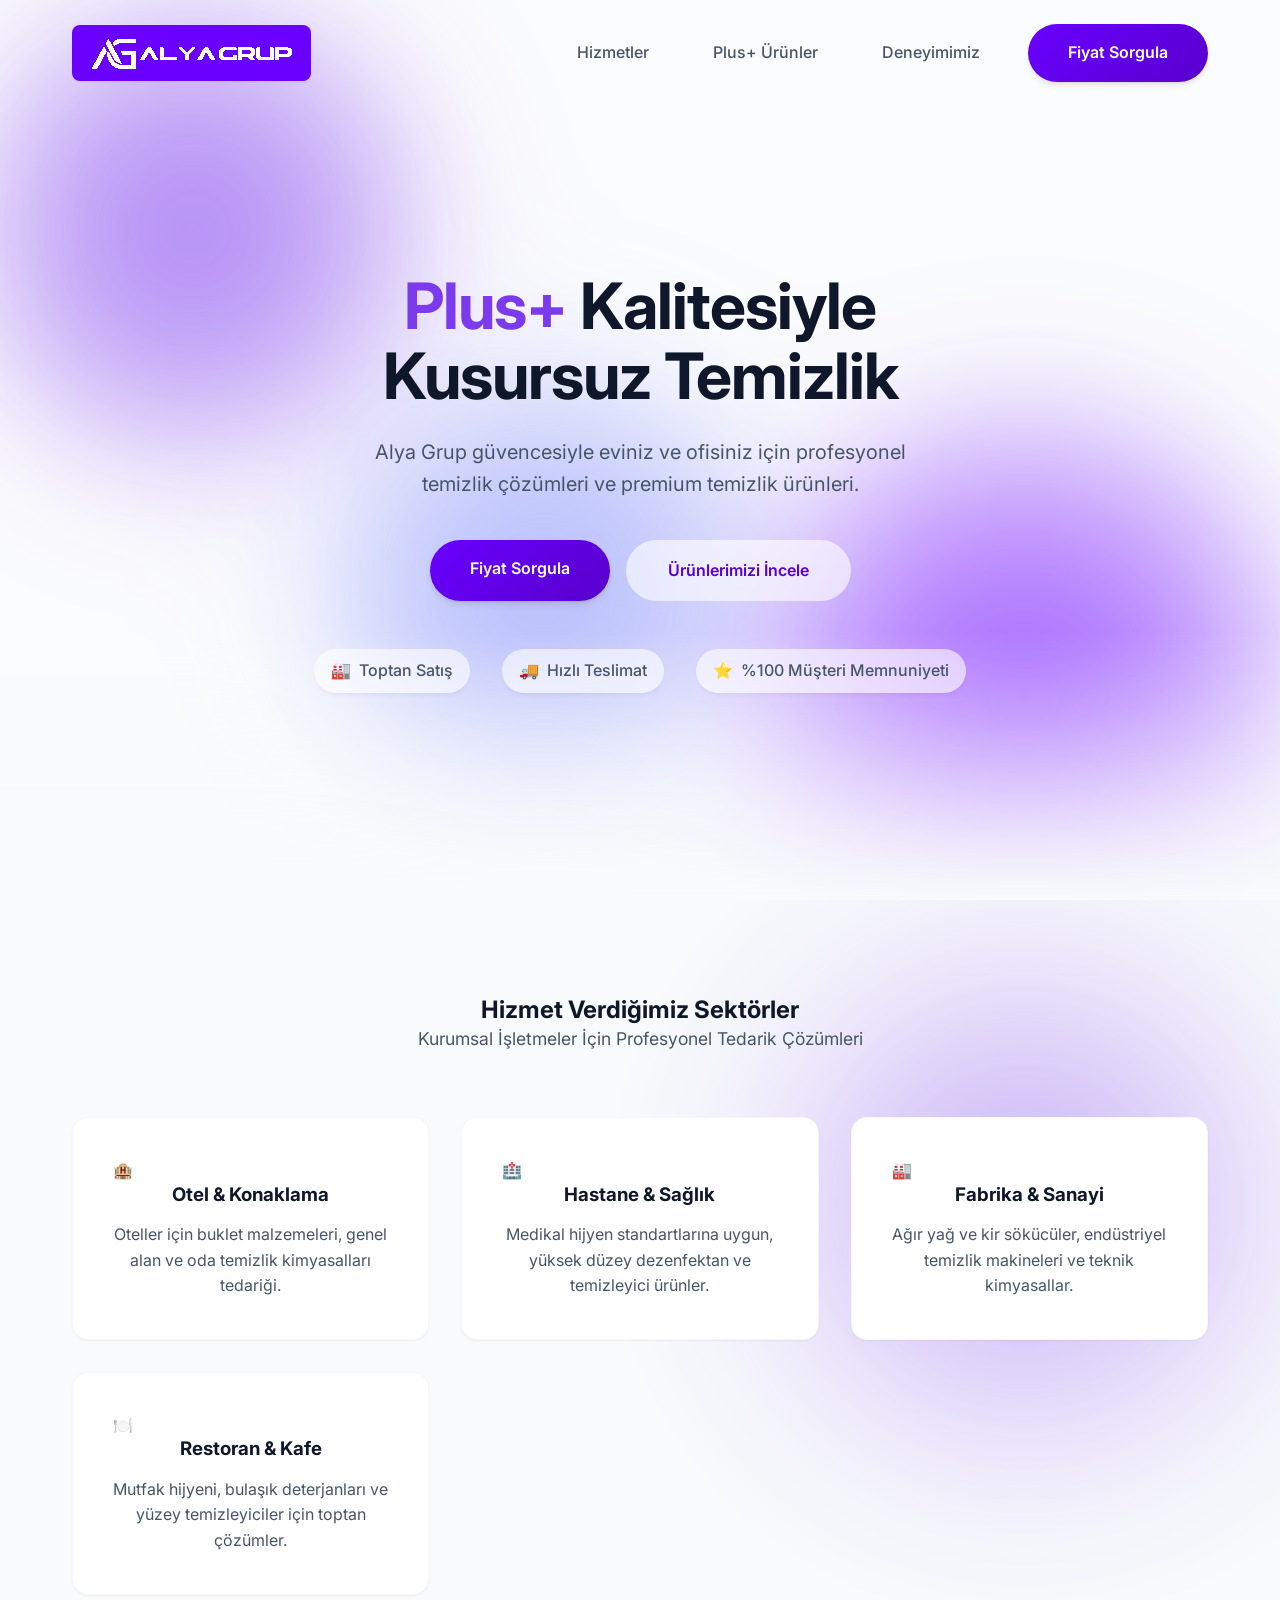
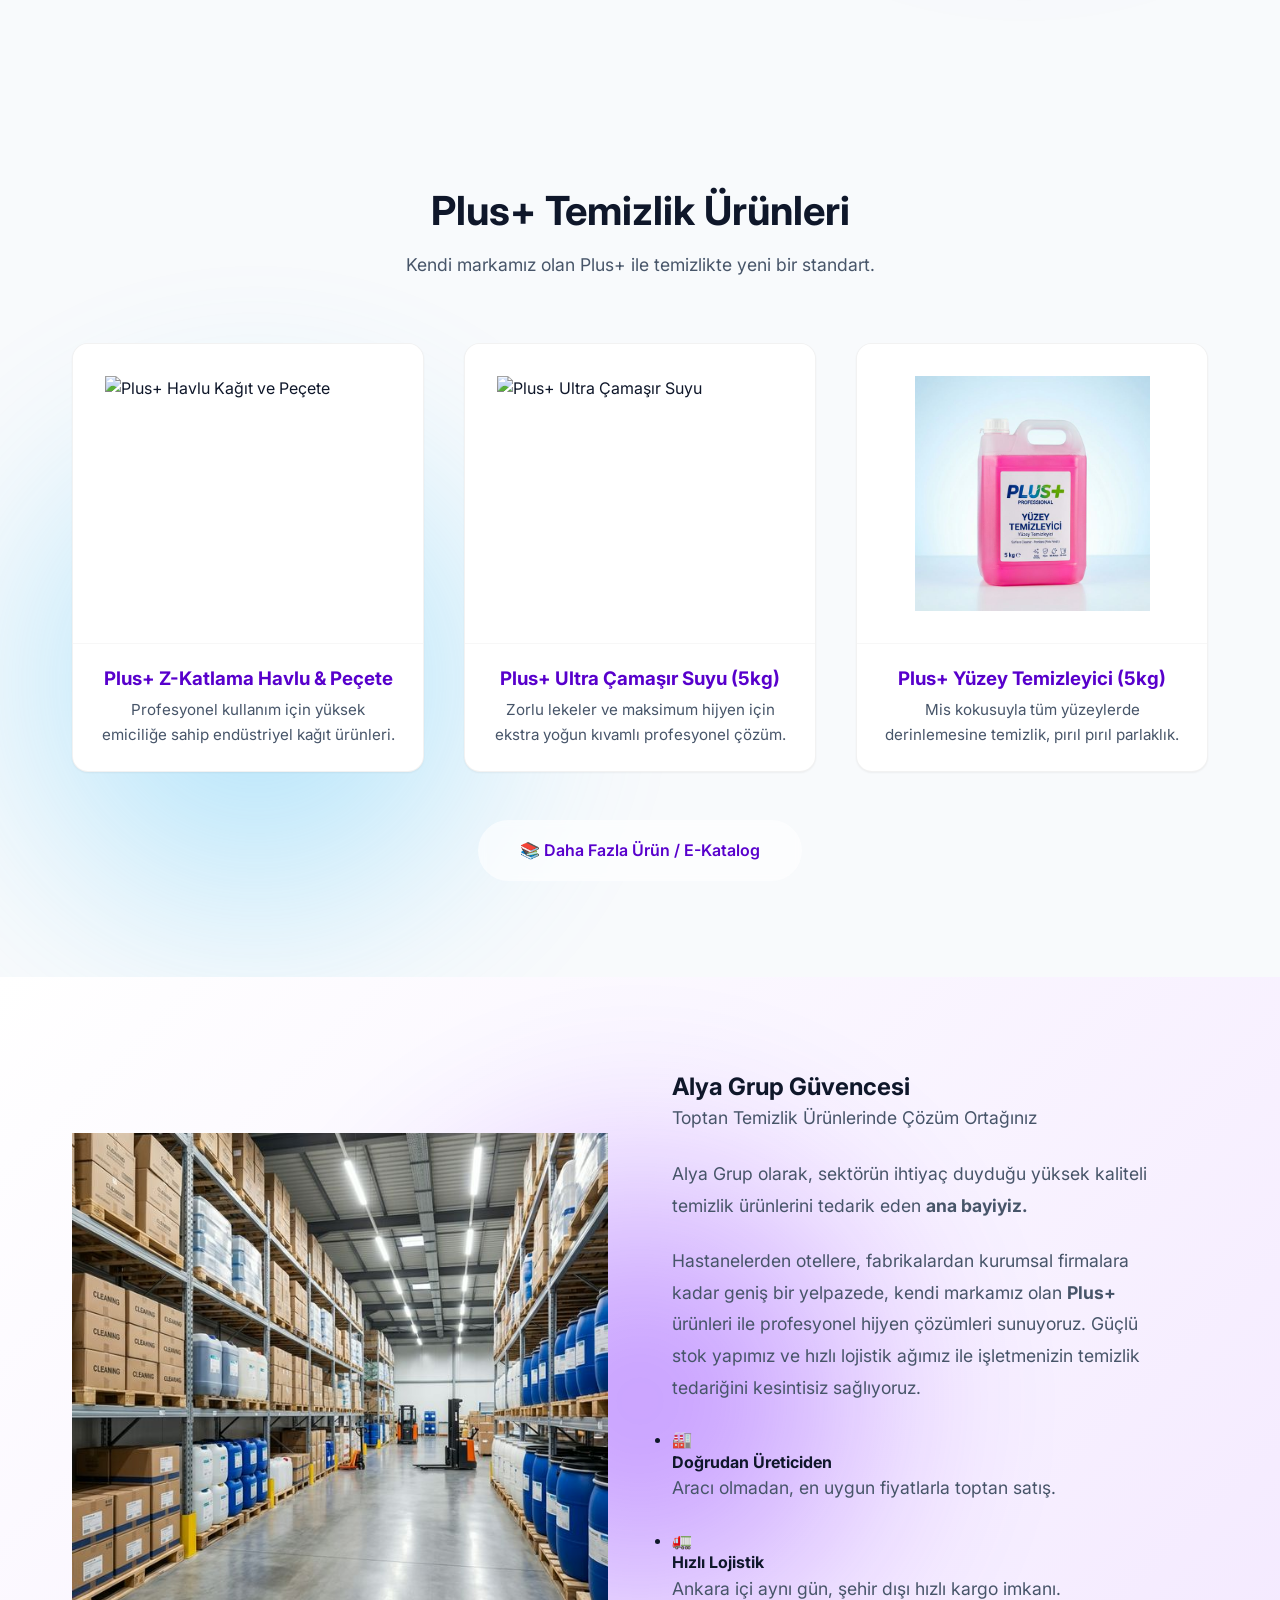
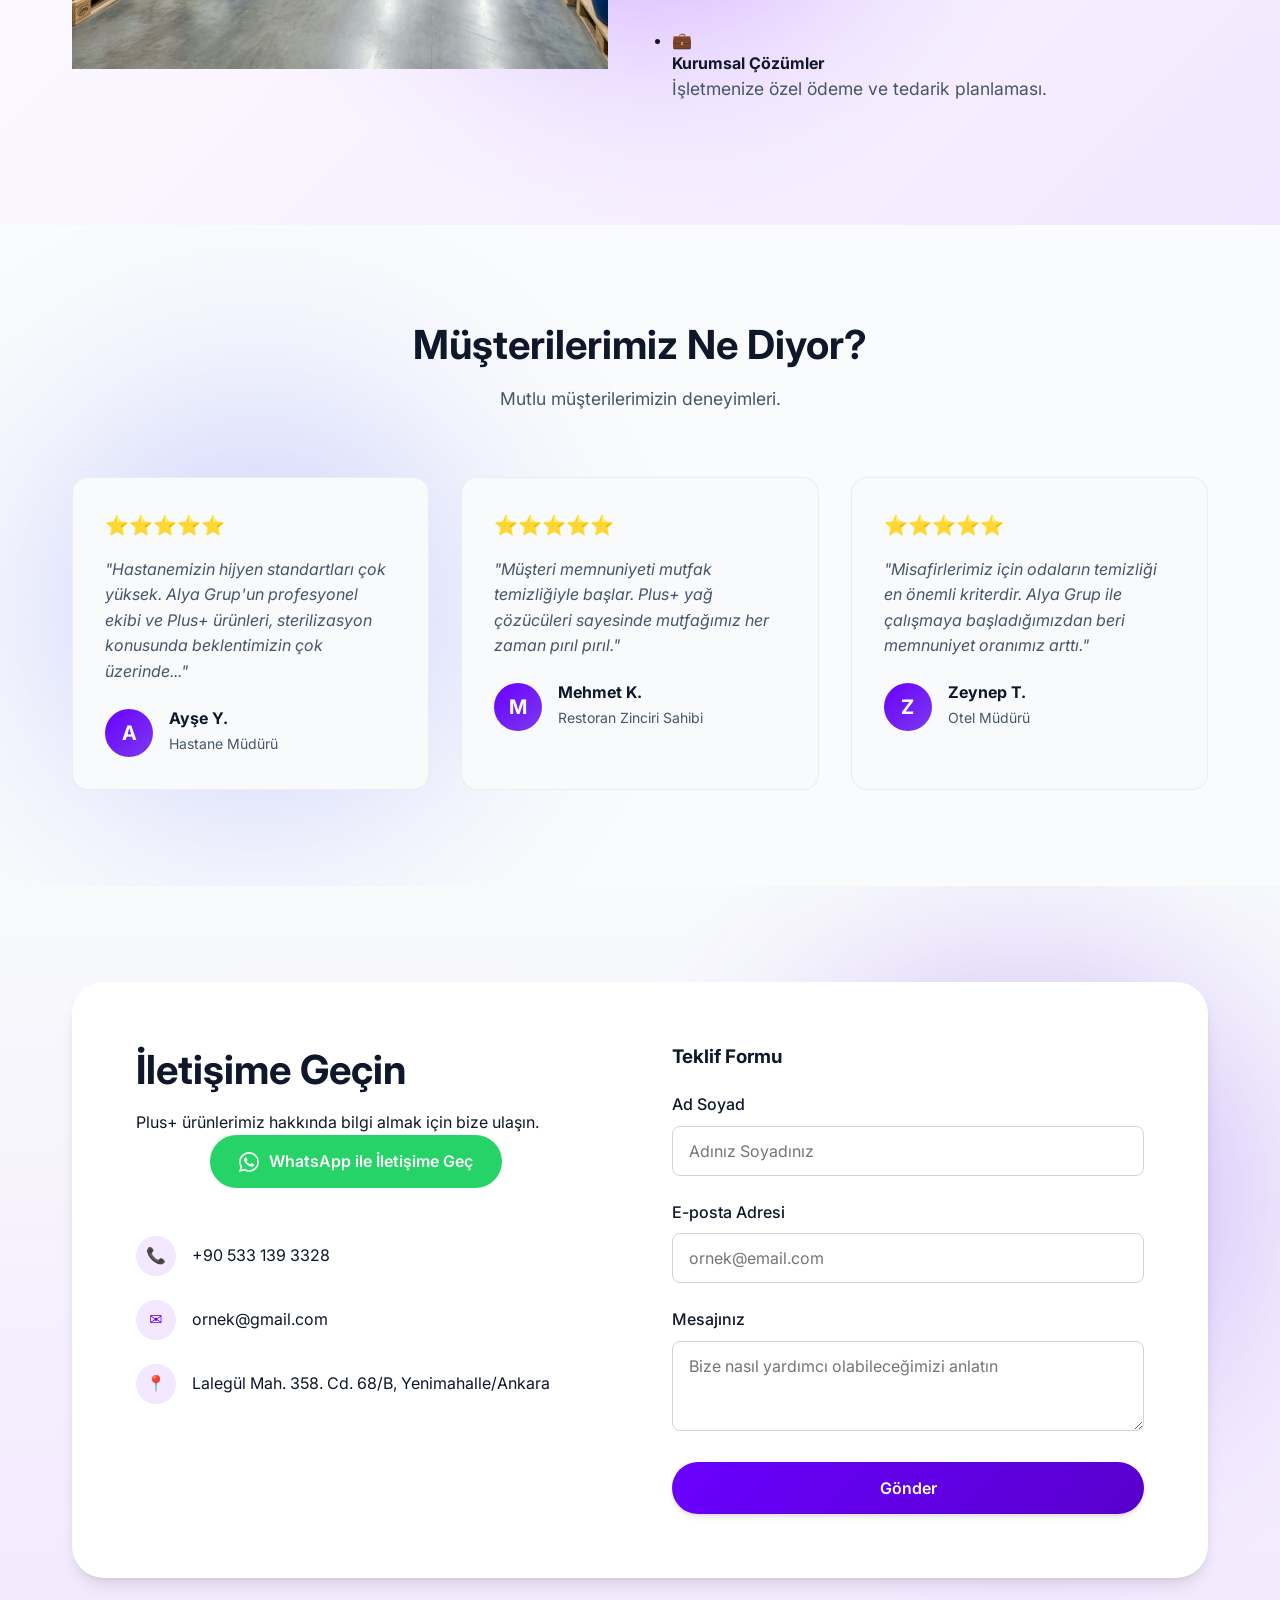
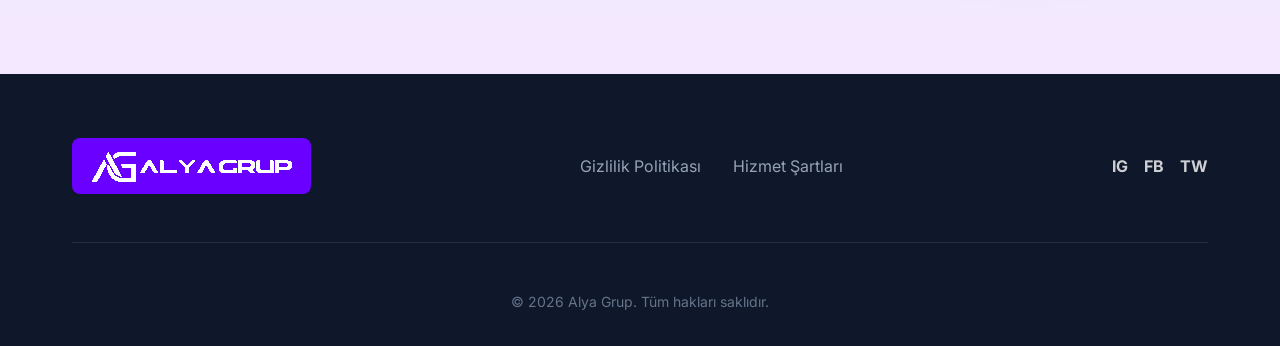
==== commit 10b1e4b2: "feat: Gizlilik Politikası (KVKK) ve Kullanım Koşulları (Tos) sayfaları eklendi; Footer güncellendi" ====
--- a/index.html
+++ b/index.html
@@ -321,8 +321,8 @@
                     </a>
                 </div>
                 <div class="footer-links">
-                    <a href="#">Gizlilik Politikası</a>
-                    <a href="#">Hizmet Şartları</a>
+                    <a href="gizlilik-politikasi.html">Gizlilik Politikası</a>
+                    <a href="kullanim-kosullari.html">Hizmet Şartları</a>
                 </div>
                 <div class="footer-social">
                     <a href="#" aria-label="Instagram">IG</a>
@@ -331,7 +331,7 @@
                 </div>
             </div>
             <div class="footer-bottom text-center">
-                <p>&copy; 2024 Alya Grup. Tüm hakları saklıdır.</p>
+                <p>&copy; 2026 Alya Grup. Tüm hakları saklıdır.</p>
             </div>
         </div>
     </footer>
--- a/style.css
+++ b/style.css
@@ -107,25 +107,25 @@
 }
 
 .bg-white {
-    background-color: var(--bg-white);
+    background-color: rgba(255, 255, 255, 0.2);
 }
 
 .section-padding {
     padding: 6rem 0;
     position: relative;
-    overflow: hidden;
+    overflow-x: hidden;
 }
 
 /* Background floating orbs for sections */
 .bg-orb {
     position: absolute;
-    width: 50vw;
-    height: 50vw;
-    min-width: 400px;
-    min-height: 400px;
+    width: 60vw;
+    height: 60vw;
+    min-width: 500px;
+    min-height: 500px;
     border-radius: 50%;
     filter: blur(80px);
-    opacity: 0.25;
+    opacity: 0.45;
     z-index: 0;
     pointer-events: none;
     animation: orb-drift 20s infinite alternate ease-in-out;
@@ -302,8 +302,8 @@
     align-items: center;
     justify-content: center;
     padding: 8rem 0 4rem;
-    overflow: hidden;
-    background-color: var(--bg-light); /* Fallback */
+    overflow-x: hidden;
+    background-color: transparent; /* Changed to blend with subsequent sections */
 }
 
 /* Base container for the mesh */
@@ -313,8 +313,10 @@
     left: 0;
     width: 100%;
     height: 100%;
-    overflow: hidden;
+    overflow: visible; /* Let the blobs softly bleed into the next section */
     z-index: 0;
+    -webkit-mask-image: linear-gradient(to bottom, black 70%, transparent 100%);
+    mask-image: linear-gradient(to bottom, black 70%, transparent 100%);
 }
 
 /* Glass effect to blend the blobs */
@@ -335,7 +337,7 @@
     position: absolute;
     border-radius: 50%;
     filter: blur(40px);
-    opacity: 0.7;
+    opacity: 0.9;
     animation: float 12s infinite ease-in-out alternate;
     z-index: 1;
 }
@@ -833,7 +835,7 @@
 
 /* Products Section */
 .products-section {
-    background-color: var(--bg-light);
+    background-color: transparent; /* Changed from var(--bg-light) to let the orbs flow */
 }
 
 .products-grid {
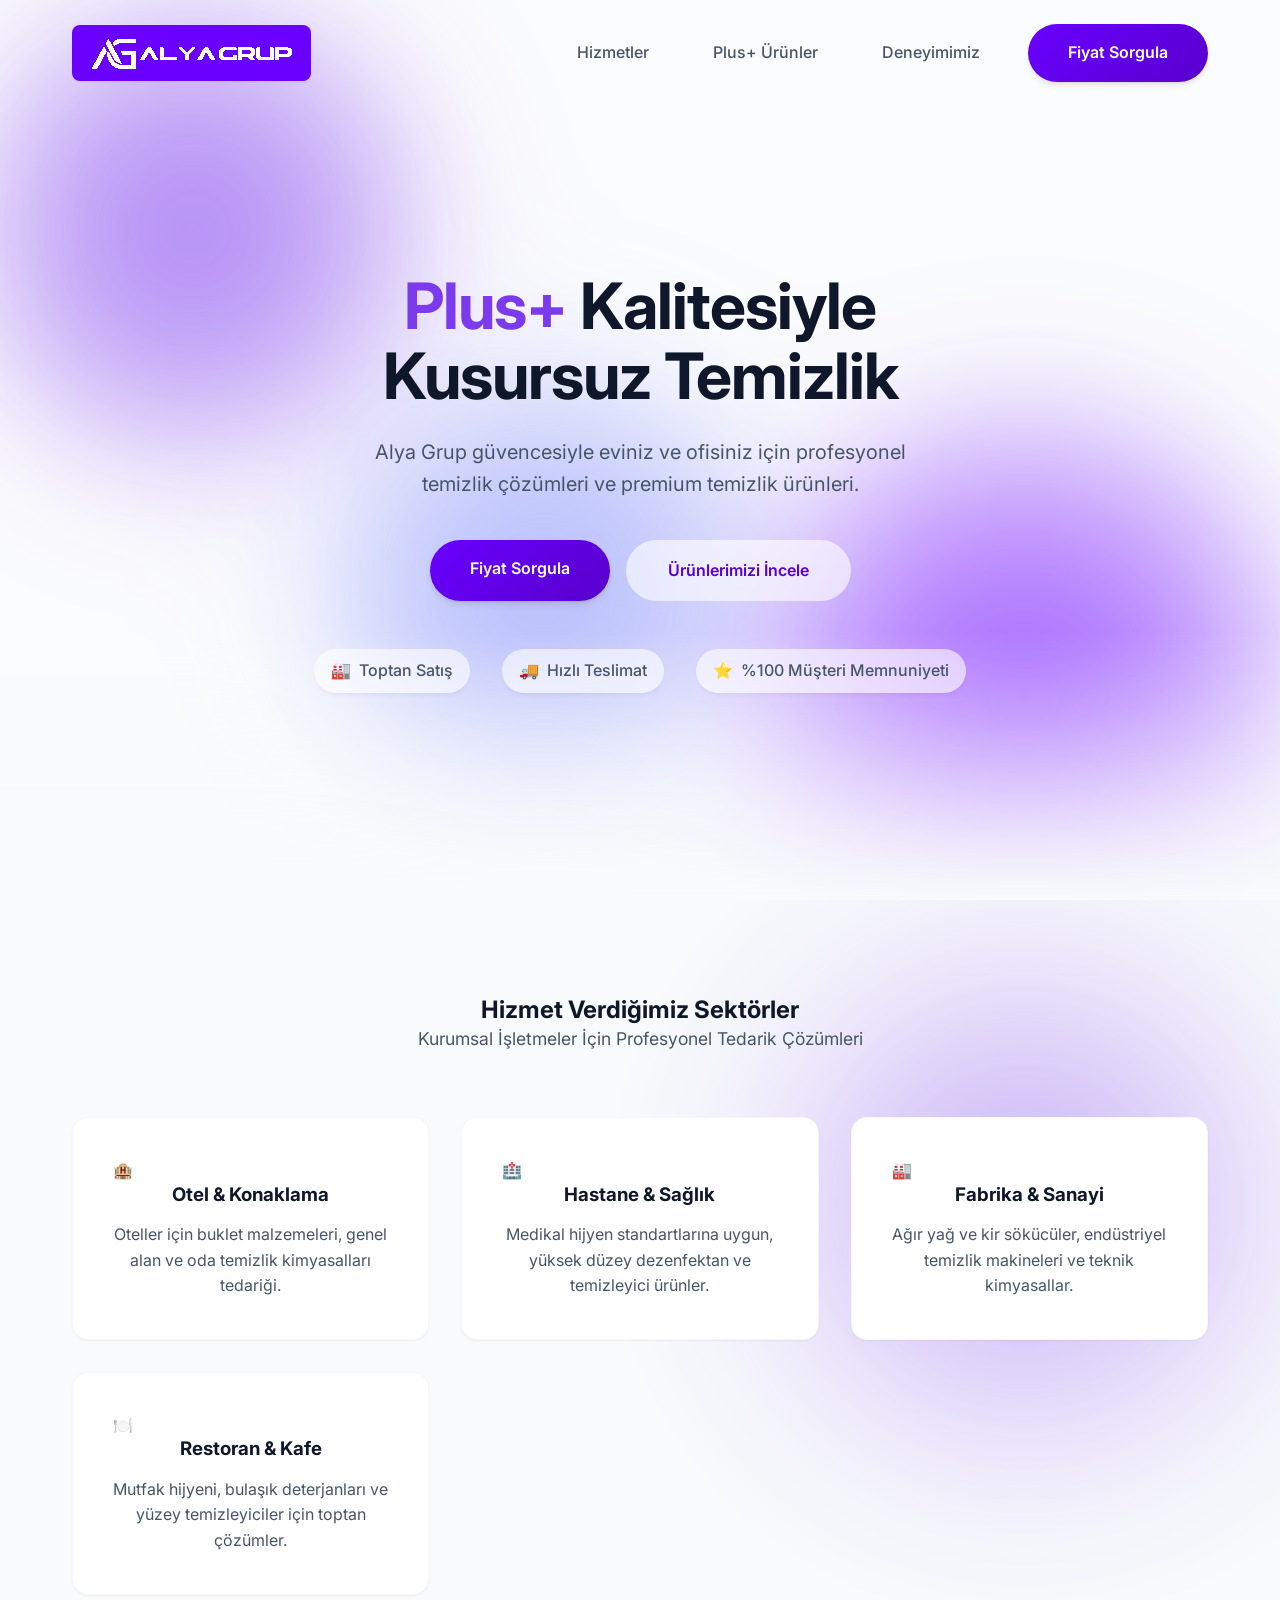
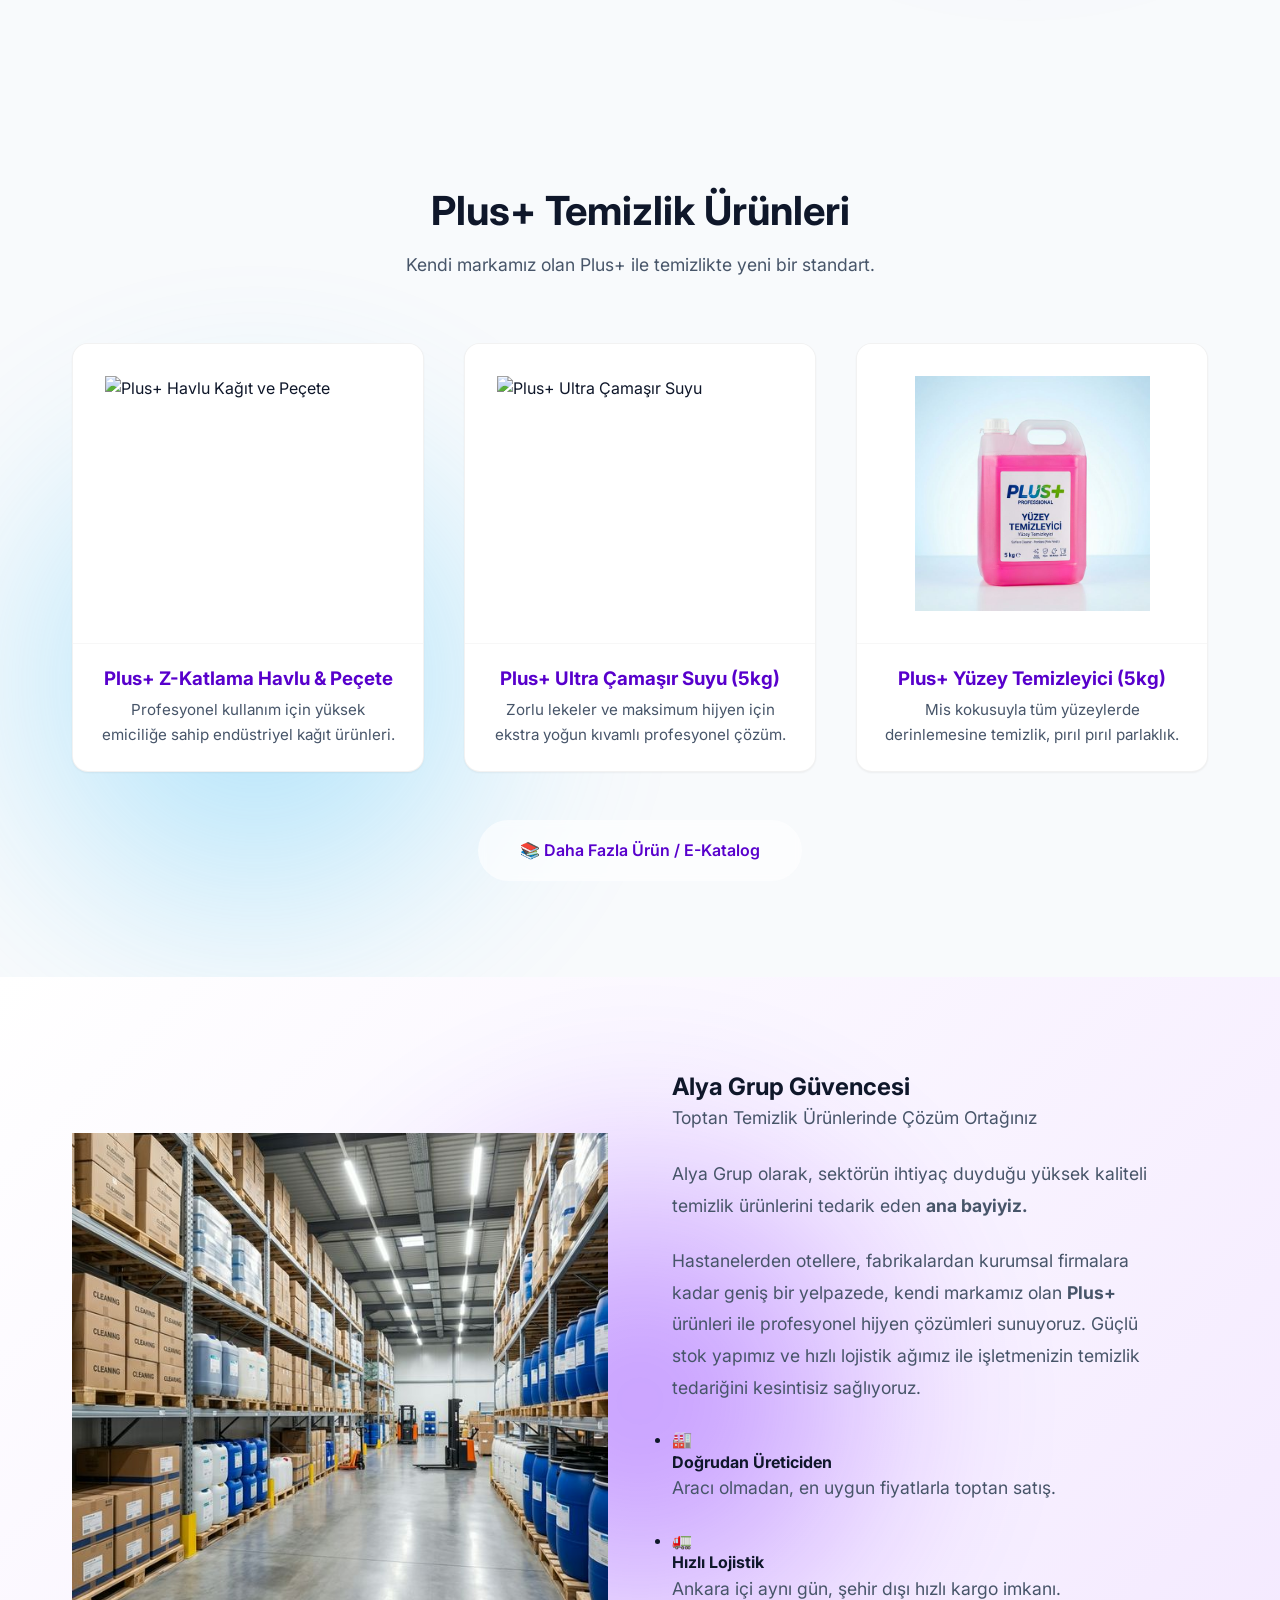
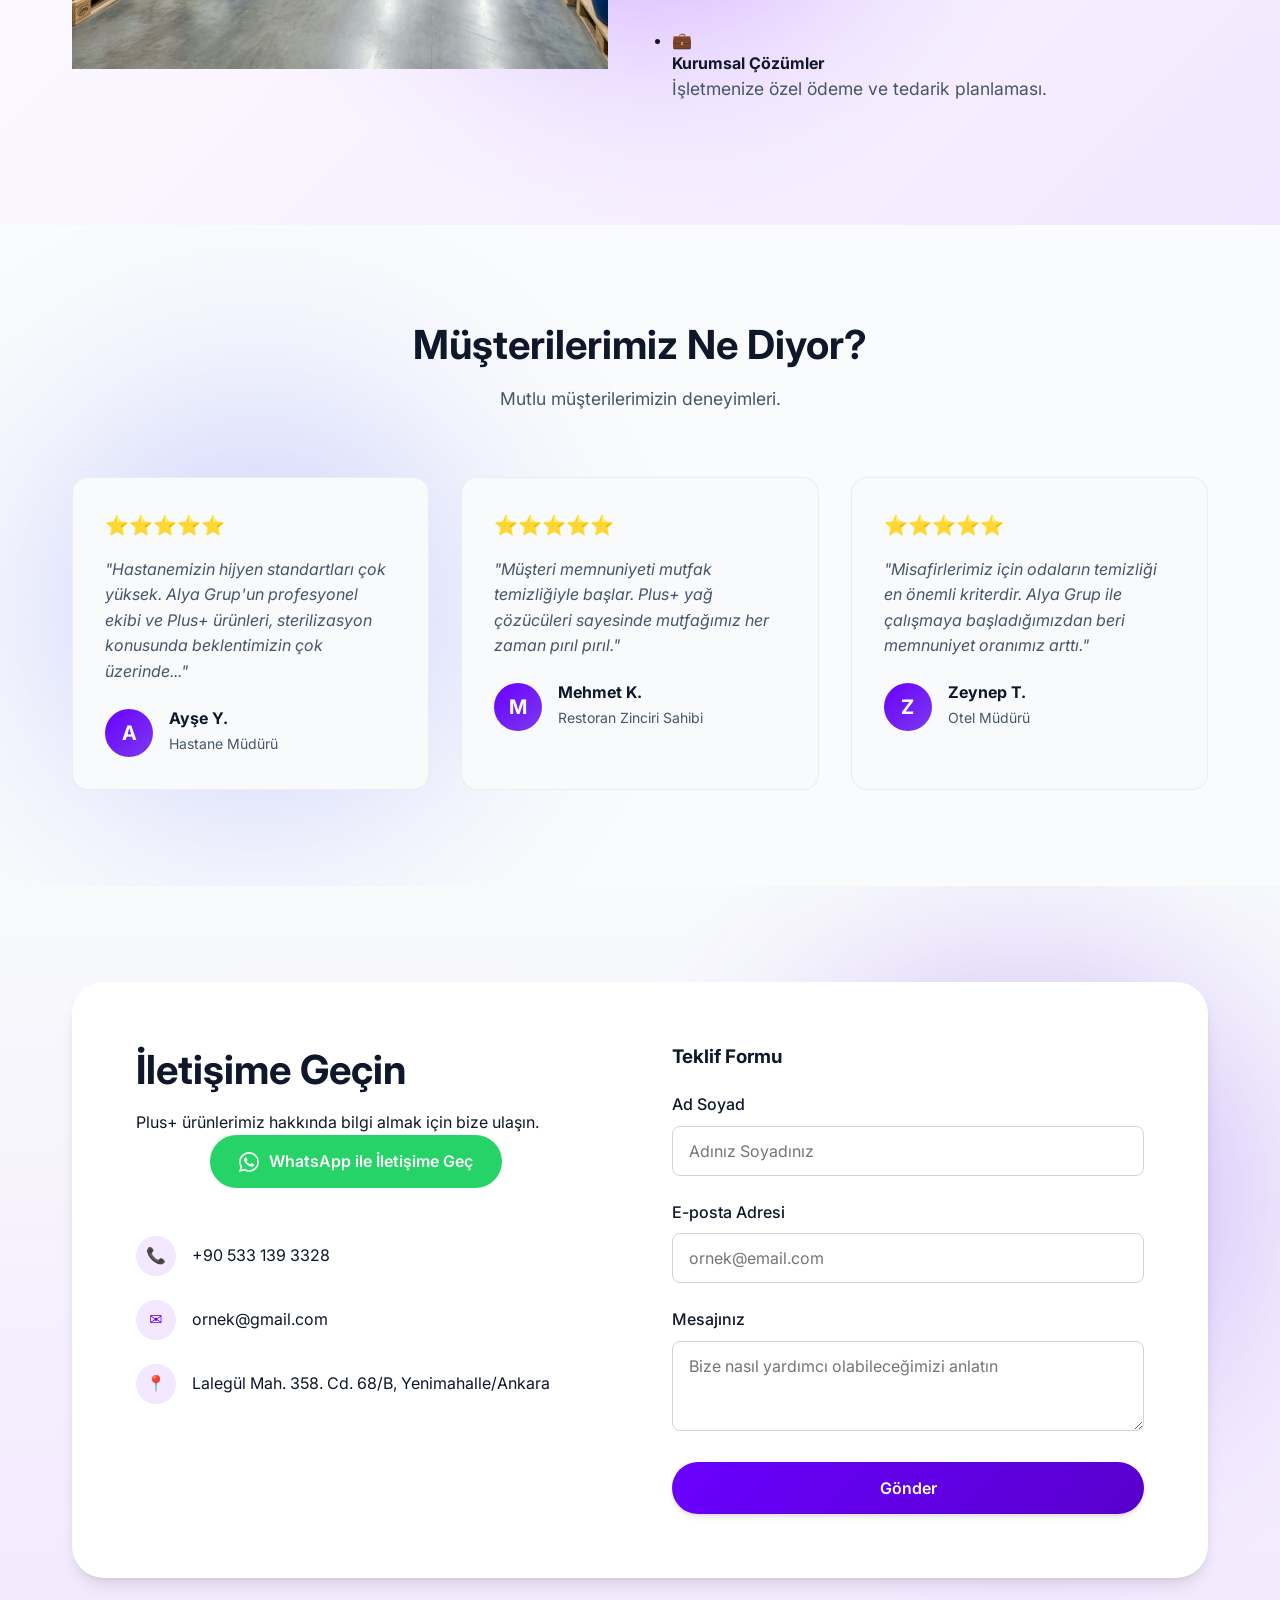
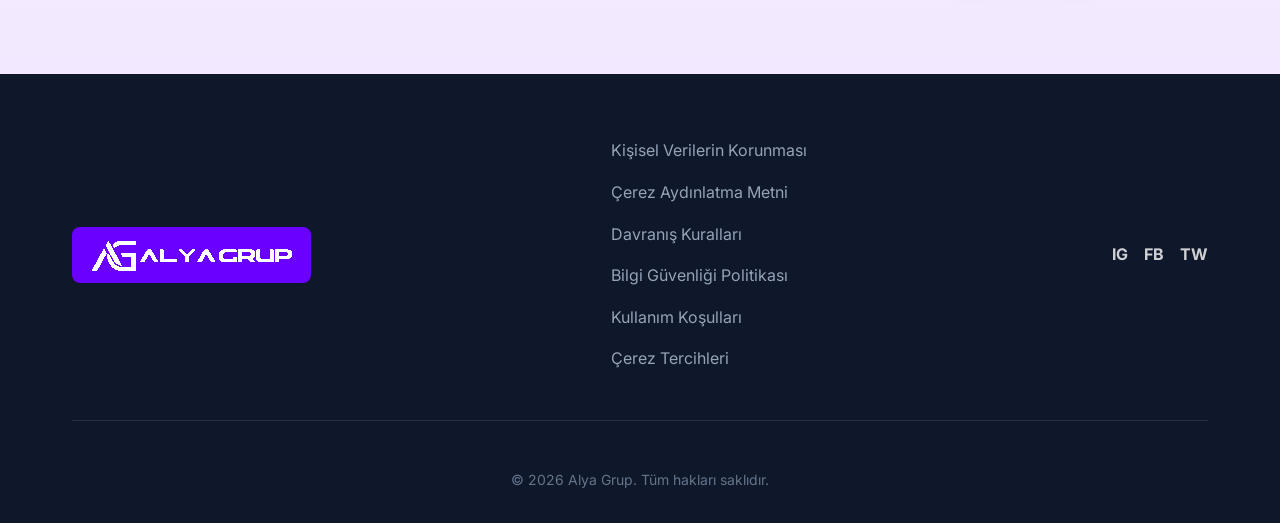
==== commit c6d1ac97: "feat: Footer menüsü Eczacıbaşı ızgara düzenine (grid) geçirildi ve yeni kurumsal sayfalar (Çerez, Bi" ====
--- a/index.html
+++ b/index.html
@@ -320,9 +320,13 @@
                         <img src="New logo.png" alt="Alya Grup Logo" class="logo-img">
                     </a>
                 </div>
-                <div class="footer-links">
-                    <a href="gizlilik-politikasi.html">Gizlilik Politikası</a>
-                    <a href="kullanim-kosullari.html">Hizmet Şartları</a>
+                <div class="footer-links" style="display: grid; grid-template-columns: repeat(auto-fit, minmax(200px, 1fr)); gap: 1rem 3rem; text-align: left;">
+                    <a href="gizlilik-politikasi.html">Kişisel Verilerin Korunması</a>
+                    <a href="cerez-politikasi.html">Çerez Aydınlatma Metni</a>
+                    <a href="davranis-kurallari.html">Davranış Kuralları</a>
+                    <a href="bilgi-guvenligi.html">Bilgi Güvenliği Politikası</a>
+                    <a href="kullanim-kosullari.html">Kullanım Koşulları</a>
+                    <a href="#" onclick="alert('Çerez tercihleri menüsü yakında eklenecektir.'); return false;">Çerez Tercihleri</a>
                 </div>
                 <div class="footer-social">
                     <a href="#" aria-label="Instagram">IG</a>
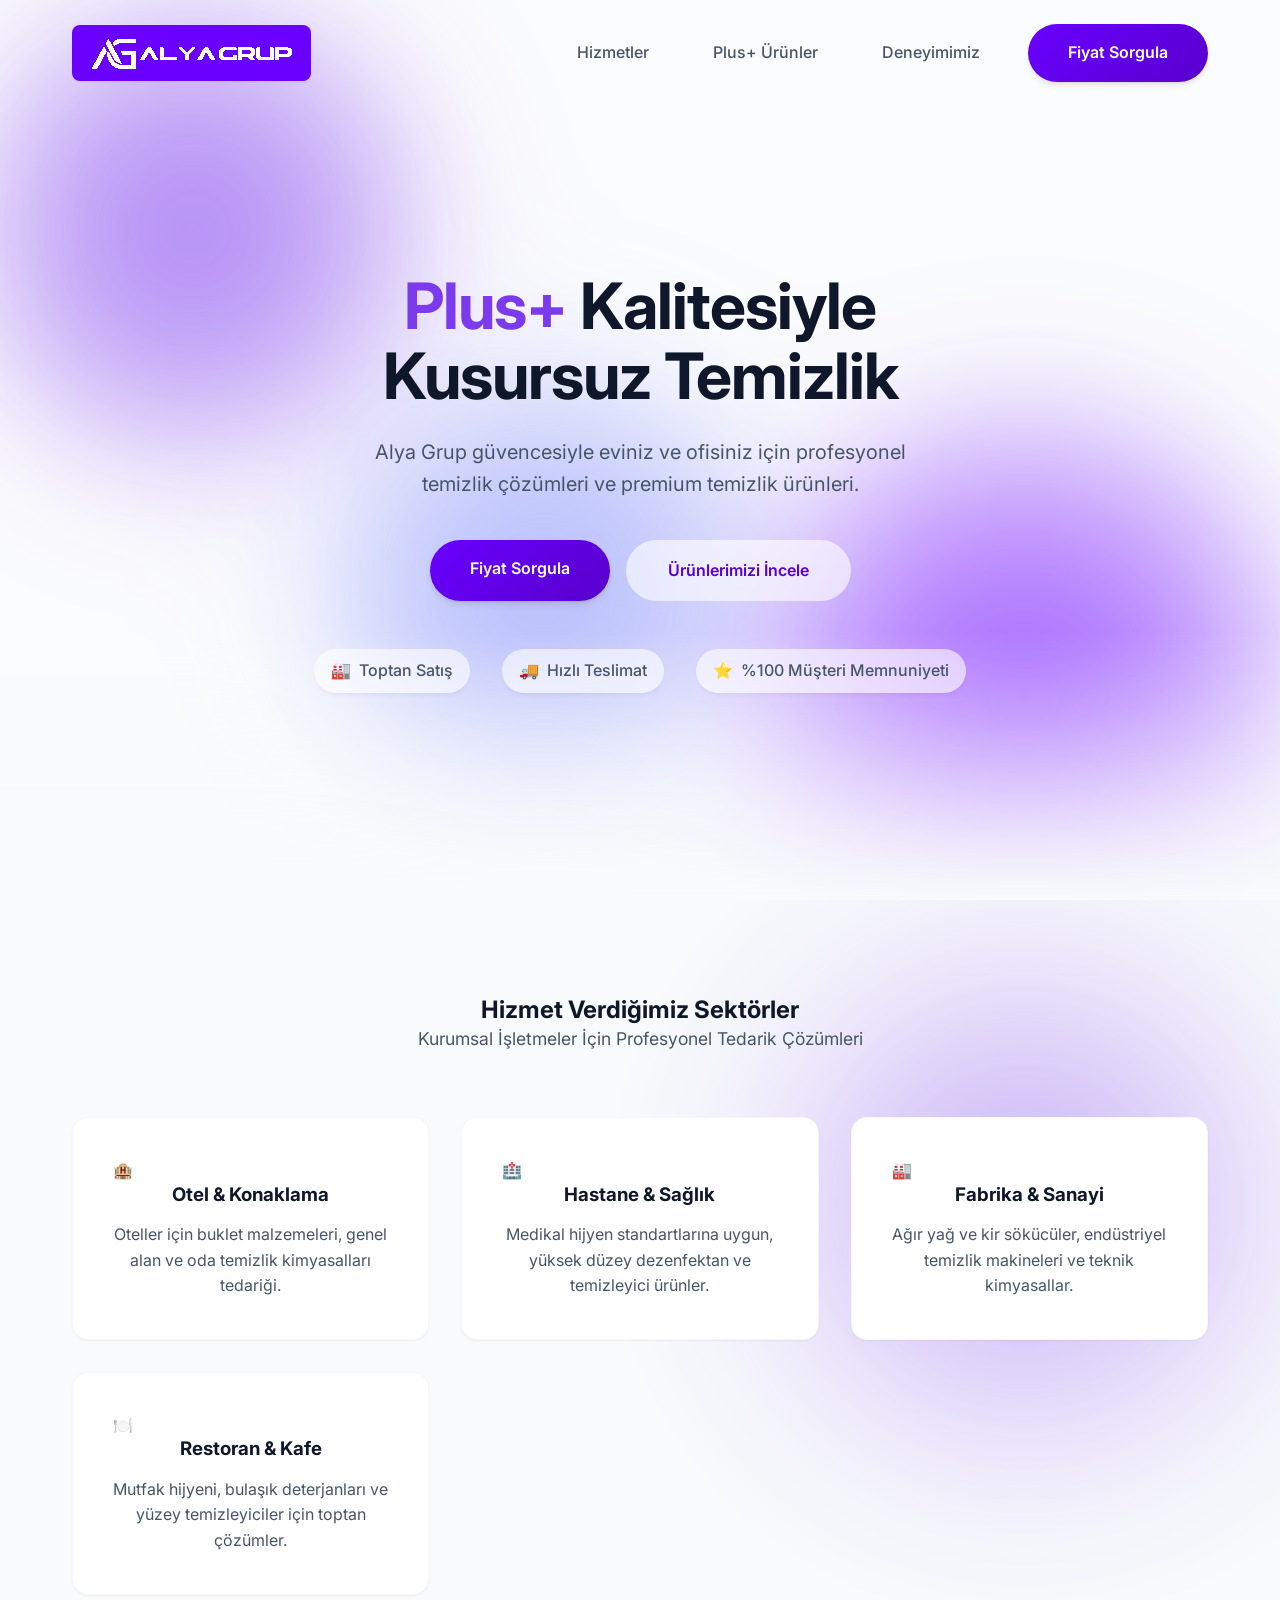
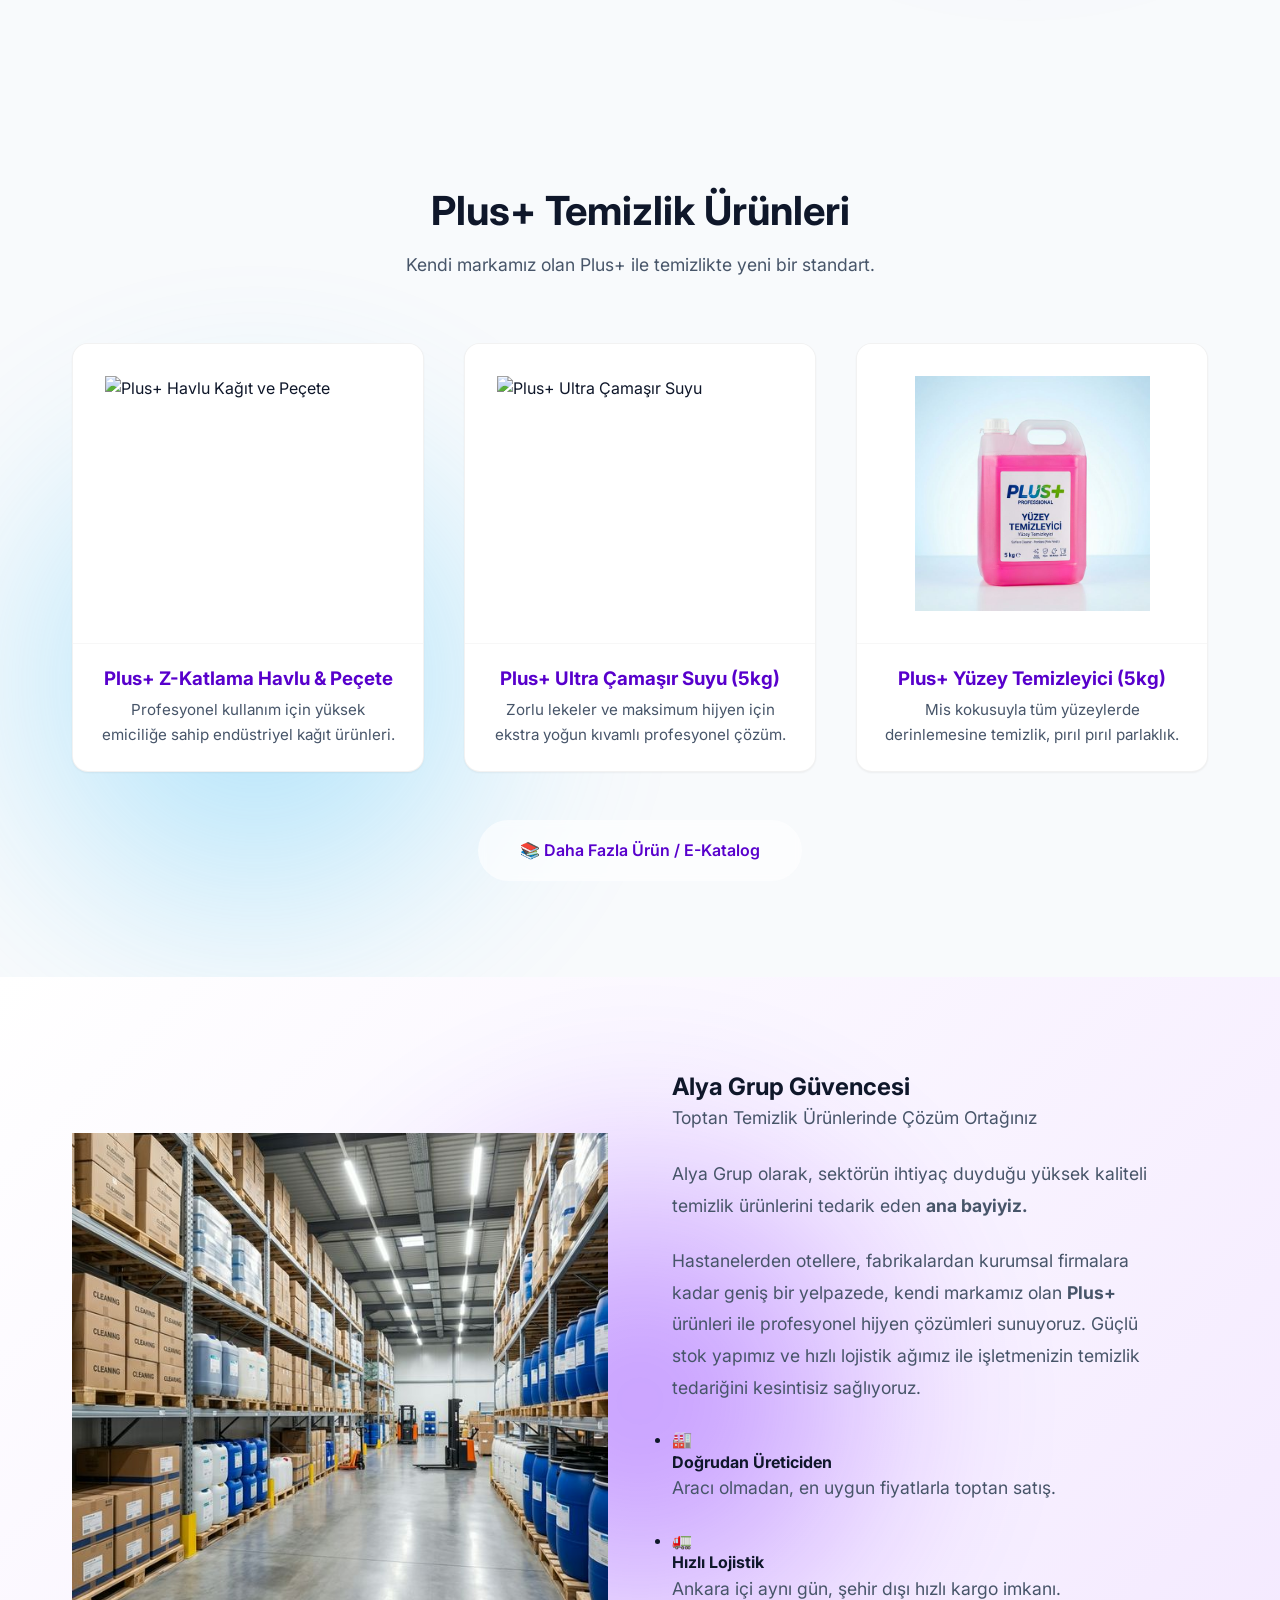
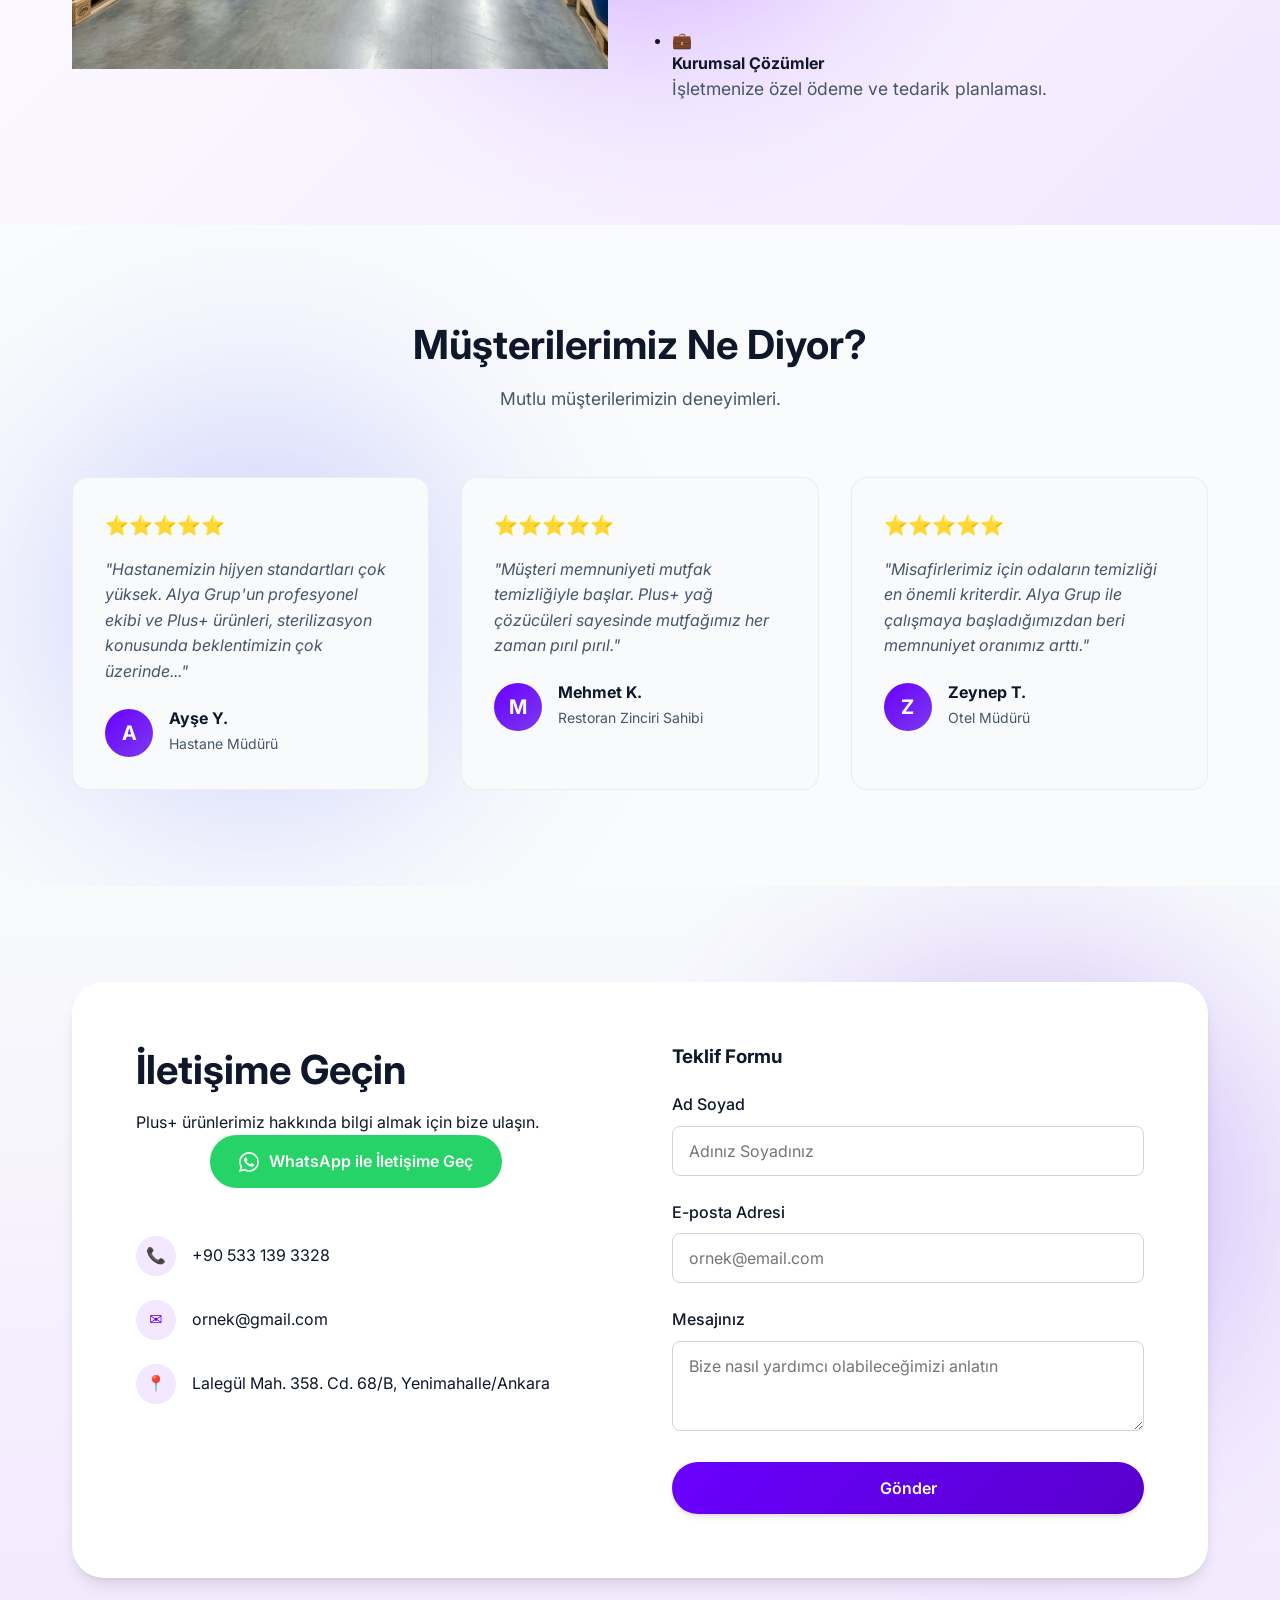
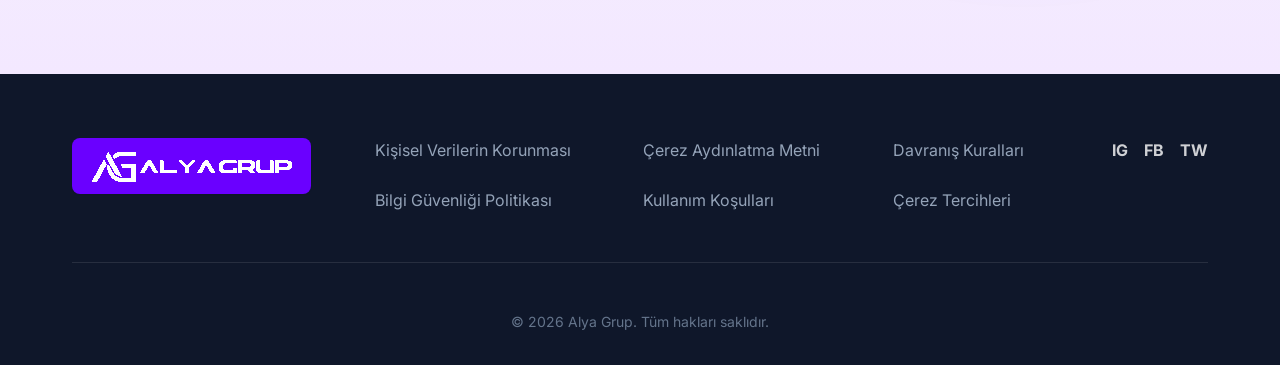
==== commit 4ac235a4: "style: Footer menüsü daha yaygın ve gerçek bir Grid (yan yana ve alt alta) formatına sokuldu" ====
--- a/index.html
+++ b/index.html
@@ -320,7 +320,7 @@
                         <img src="New logo.png" alt="Alya Grup Logo" class="logo-img">
                     </a>
                 </div>
-                <div class="footer-links" style="display: grid; grid-template-columns: repeat(auto-fit, minmax(200px, 1fr)); gap: 1rem 3rem; text-align: left;">
+                <div class="footer-links">
                     <a href="gizlilik-politikasi.html">Kişisel Verilerin Korunması</a>
                     <a href="cerez-politikasi.html">Çerez Aydınlatma Metni</a>
                     <a href="davranis-kurallari.html">Davranış Kuralları</a>
--- a/style.css
+++ b/style.css
@@ -688,7 +688,8 @@
 .footer-content {
     display: flex;
     justify-content: space-between;
-    align-items: center;
+    align-items: flex-start;
+    flex-wrap: wrap;
     margin-bottom: 3rem;
     border-bottom: 1px solid rgba(255, 255, 255, 0.1);
     padding-bottom: 3rem;
@@ -703,8 +704,20 @@
 }
 
 .footer-links {
-    display: flex;
-    gap: 2rem;
+    display: grid;
+    grid-template-columns: repeat(3, auto);
+    row-gap: 1.5rem;
+    column-gap: 3rem;
+    flex-grow: 1;
+    margin: 0 4rem;
+    text-align: left;
+}
+
+@media (max-width: 992px) {
+    .footer-links {
+        grid-template-columns: repeat(2, 1fr);
+        margin: 0 2rem;
+    }
 }
 
 .footer-links a {
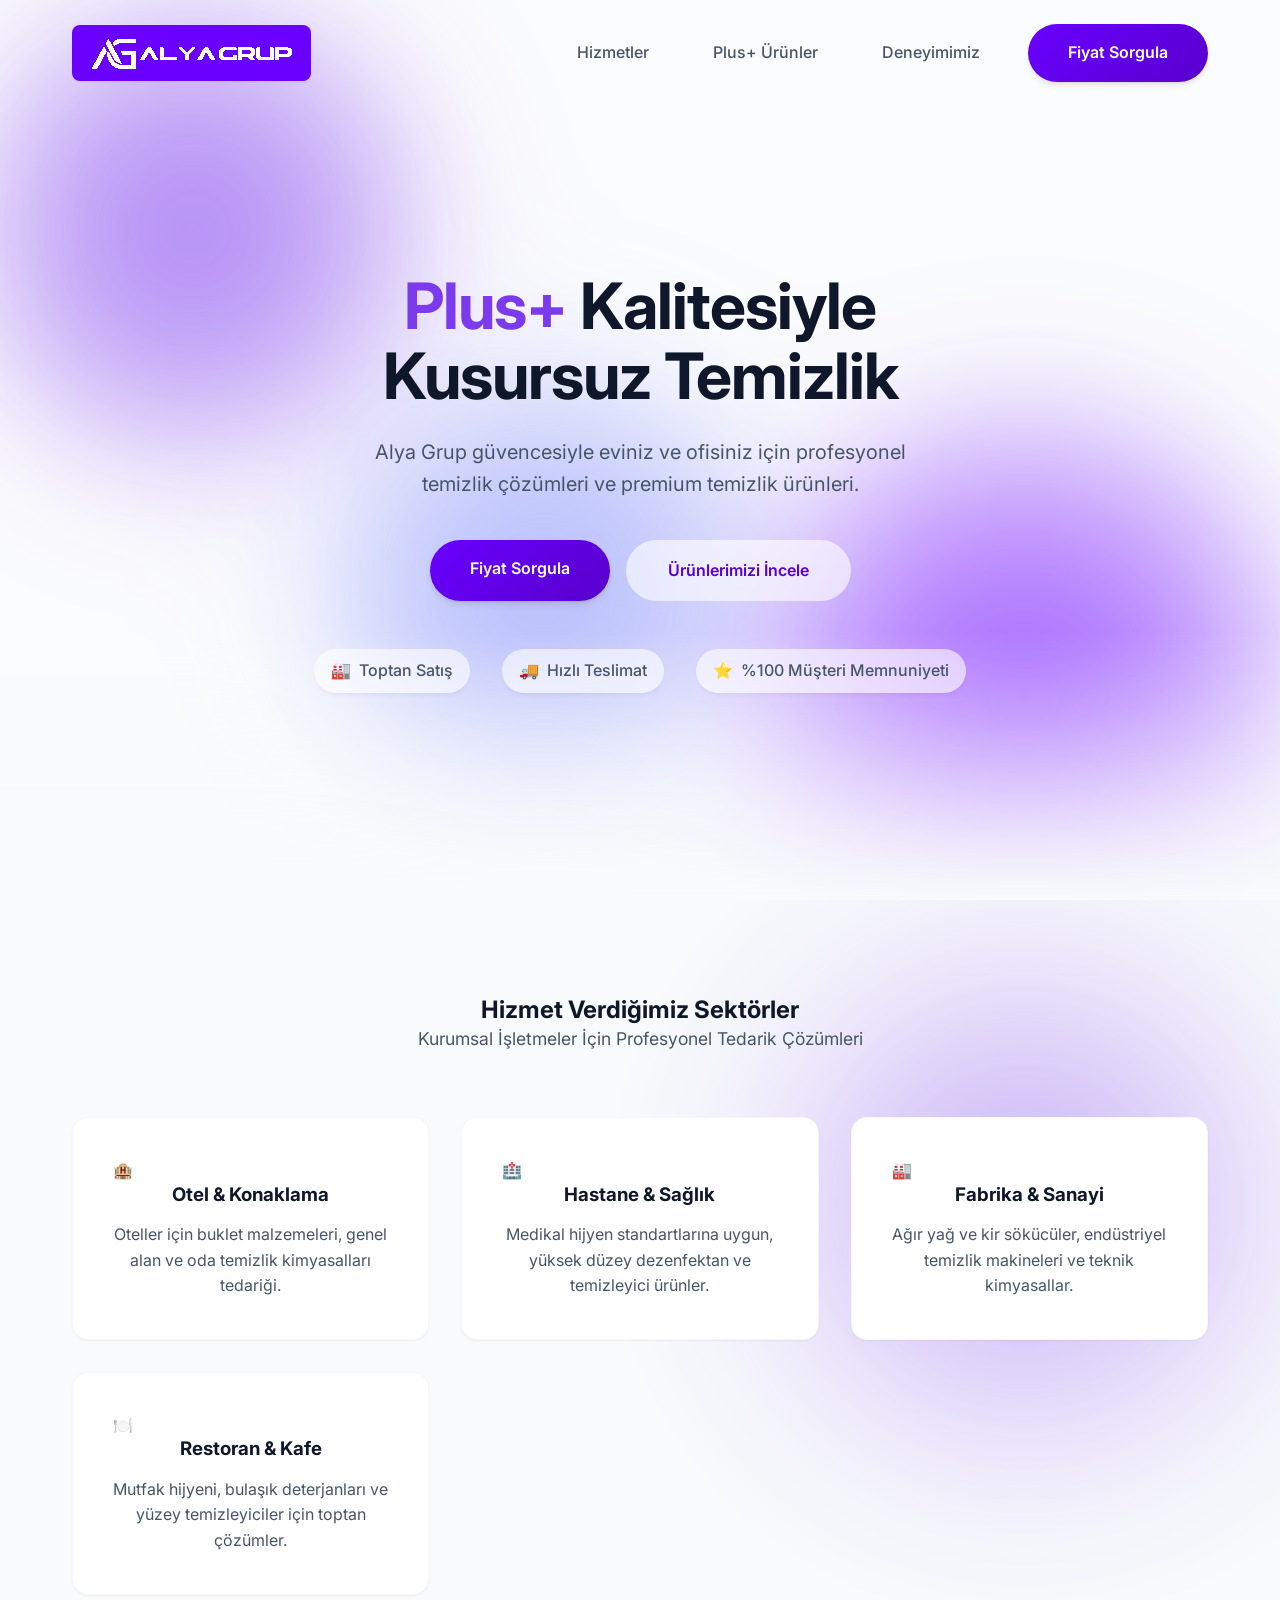
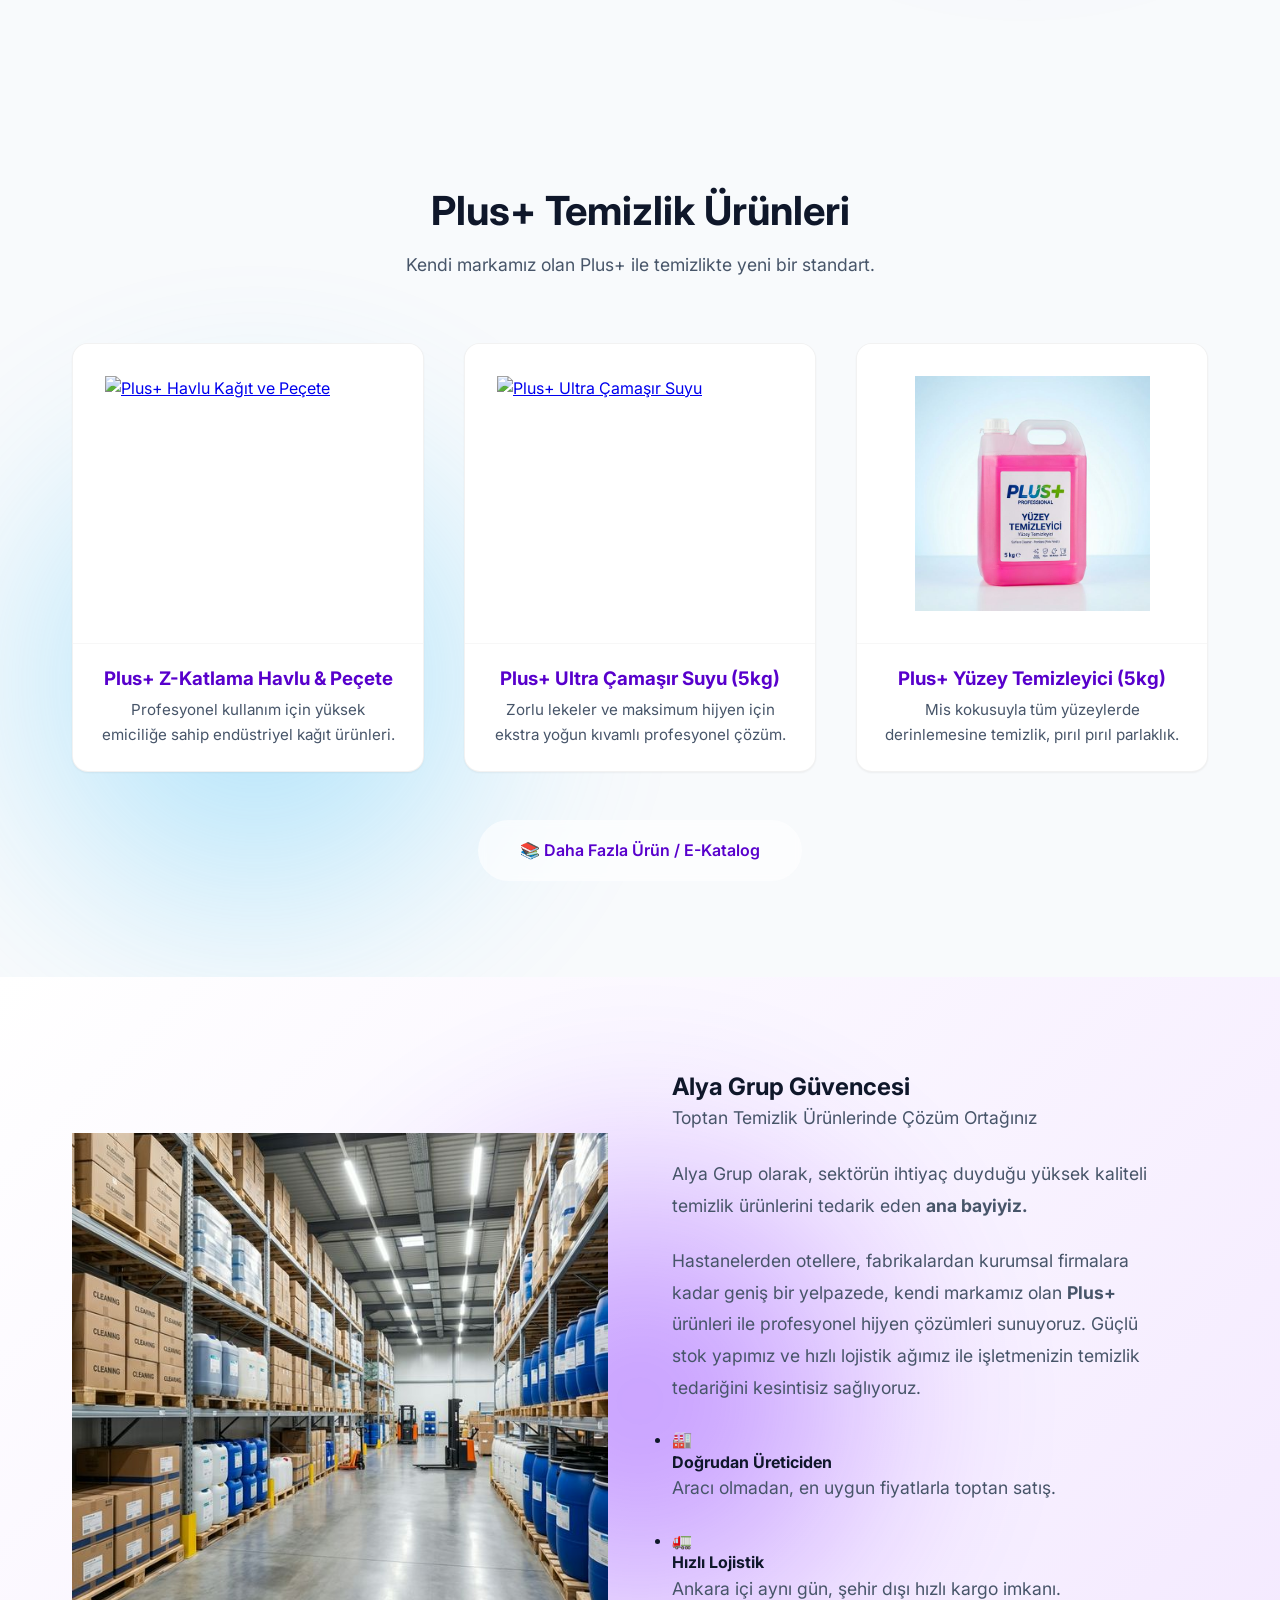
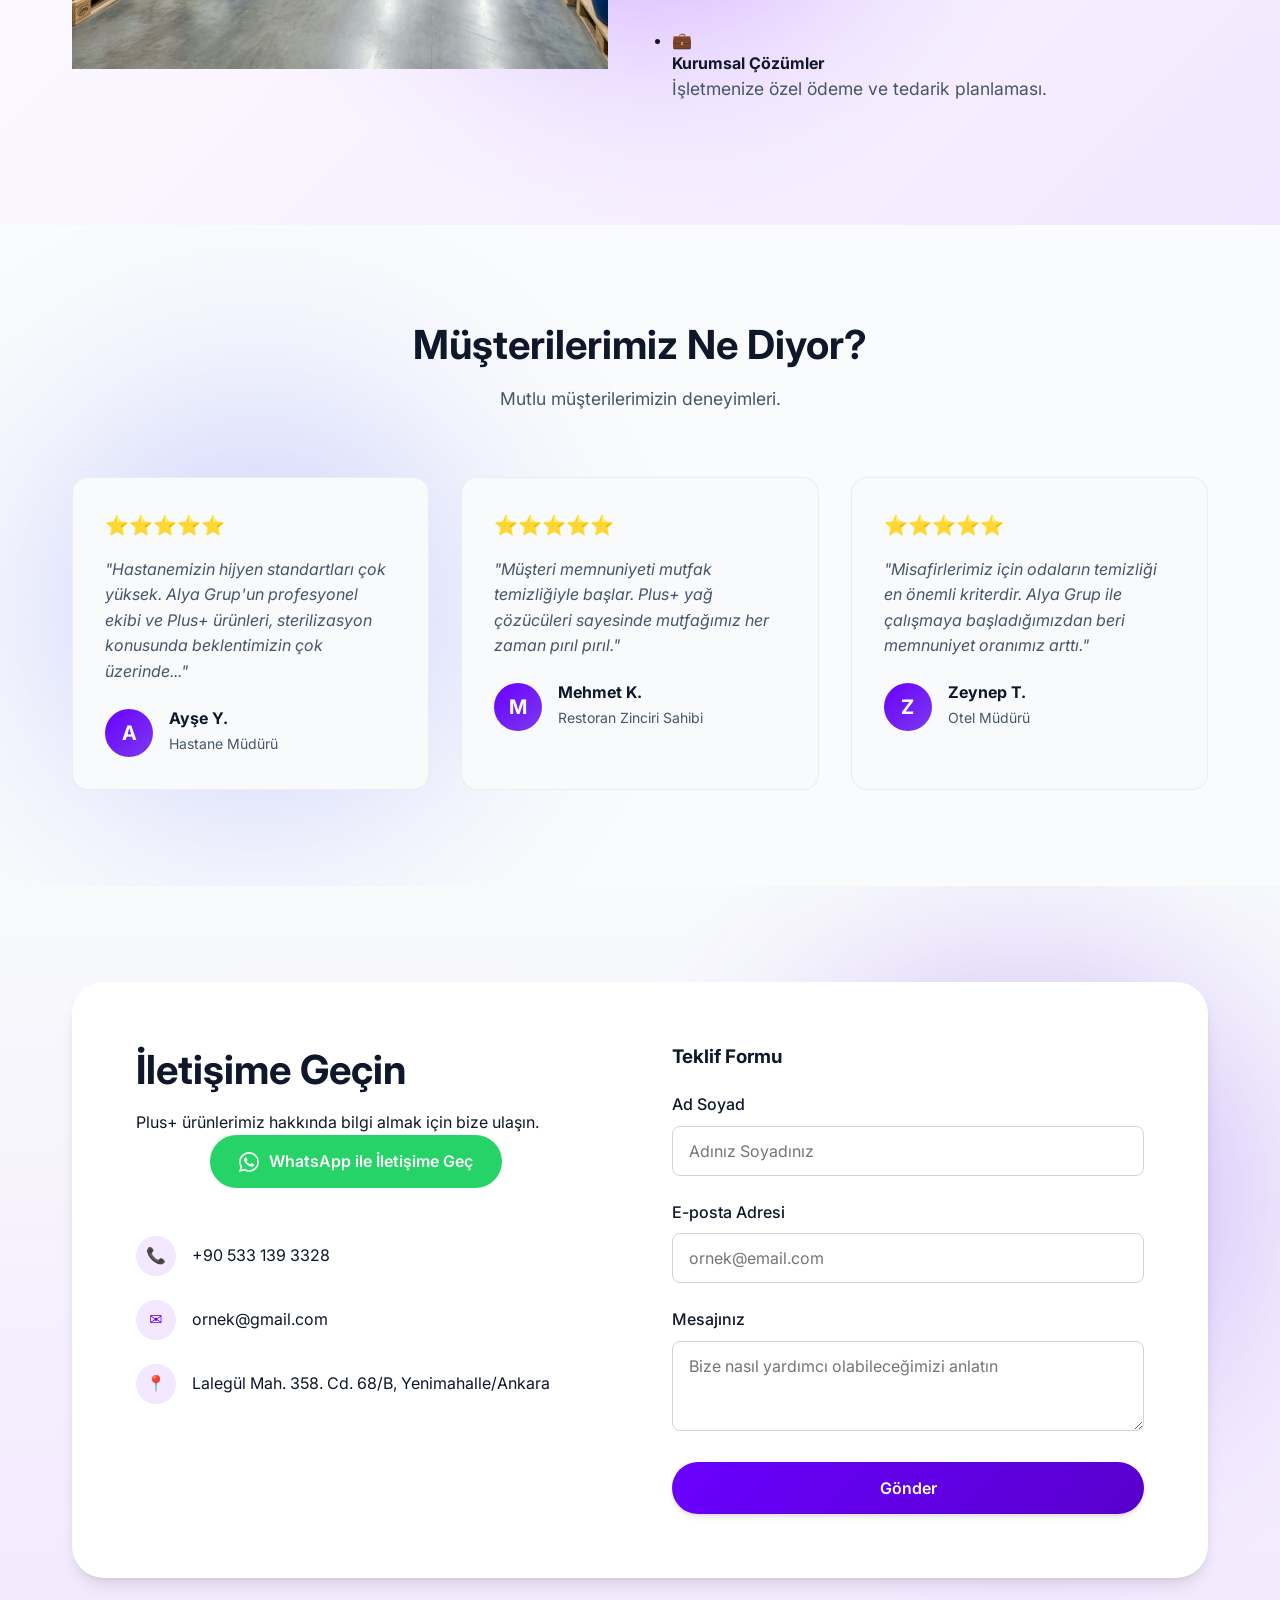
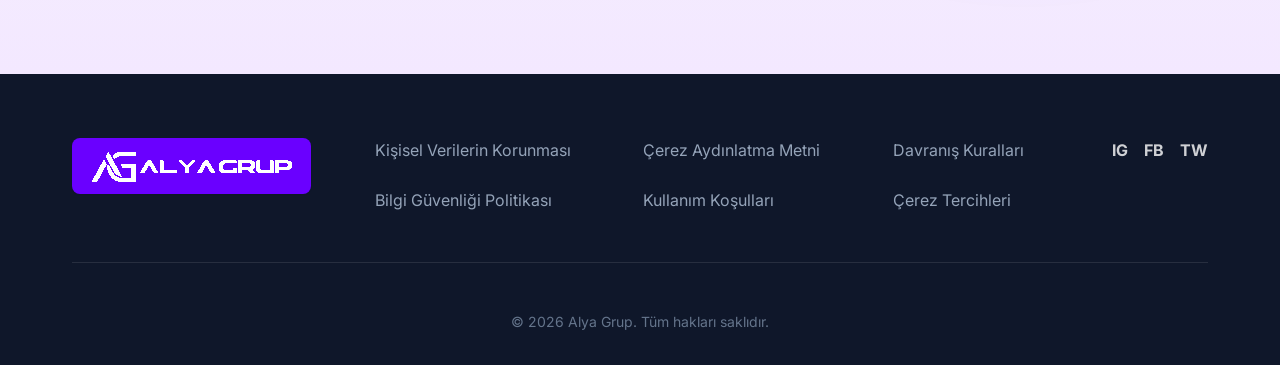
==== commit b638a7e6: "feat: Ürün fotoğrafları tıklanabilir (hover efectli) bağlantılara dönüştürülüp E-Katalog'a yönlendir" ====
--- a/index.html
+++ b/index.html
@@ -127,7 +127,10 @@
             <div class="products-grid">
                 <!-- 1. Ürün: Havlu Kağıt & Peçete -->
                 <div class="product-card">
-                    <img src="Z-Kat havlu.png" alt="Plus+ Havlu Kağıt ve Peçete" class="product-img">
+                    <a href="https://cloudflare-workers-autoconfig-alyagruptemizlik-e-katalog.baranbug-733.workers.dev" target="_blank" class="product-img-link">
+                        <img src="Z-Kat havlu.png" alt="Plus+ Havlu Kağıt ve Peçete" class="product-img">
+                        <div class="img-overlay"><span>📚 Kataloğa Git</span></div>
+                    </a>
                     <div class="product-info">
                         <h3>Plus+ Z-Katlama Havlu & Peçete</h3>
                         <p>Profesyonel kullanım için yüksek emiciliğe sahip endüstriyel kağıt ürünleri.</p>
@@ -135,7 +138,10 @@
                 </div>
                 <!-- 2. Ürün: Ultra Çamaşır Suyu -->
                 <div class="product-card">
-                    <img src="UltraCamasirSuyu5kg.png" alt="Plus+ Ultra Çamaşır Suyu" class="product-img">
+                    <a href="https://cloudflare-workers-autoconfig-alyagruptemizlik-e-katalog.baranbug-733.workers.dev" target="_blank" class="product-img-link">
+                        <img src="UltraCamasirSuyu5kg.png" alt="Plus+ Ultra Çamaşır Suyu" class="product-img">
+                        <div class="img-overlay"><span>📚 Kataloğa Git</span></div>
+                    </a>
                     <div class="product-info">
                         <h3>Plus+ Ultra Çamaşır Suyu (5kg)</h3>
                         <p>Zorlu lekeler ve maksimum hijyen için ekstra yoğun kıvamlı profesyonel çözüm.</p>
@@ -143,7 +149,10 @@
                 </div>
                 <!-- 3. Ürün: Yapay Zeka ile Üretilen -->
                 <div class="product-card">
-                    <img src="plus_surface_cleaner.png" alt="Plus+ Yüzey Temizleyici" class="product-img">
+                    <a href="https://cloudflare-workers-autoconfig-alyagruptemizlik-e-katalog.baranbug-733.workers.dev" target="_blank" class="product-img-link">
+                        <img src="plus_surface_cleaner.png" alt="Plus+ Yüzey Temizleyici" class="product-img">
+                        <div class="img-overlay"><span>📚 Kataloğa Git</span></div>
+                    </a>
                     <div class="product-info">
                         <h3>Plus+ Yüzey Temizleyici (5kg)</h3>
                         <p>Mis kokusuyla tüm yüzeylerde derinlemesine temizlik, pırıl pırıl parlaklık.</p>
--- a/style.css
+++ b/style.css
@@ -880,6 +880,53 @@
     background-color: var(--product-bg);
     padding: 2rem;
     border-bottom: 1px solid rgba(0, 0, 0, 0.03);
+    transition: transform 0.4s ease;
+}
+
+.product-img-link {
+    display: block;
+    position: relative;
+    overflow: hidden;
+    cursor: pointer;
+}
+
+.img-overlay {
+    position: absolute;
+    top: 0; left: 0; 
+    width: 100%; height: 100%;
+    background: rgba(0, 0, 0, 0.4);
+    display: flex;
+    align-items: center;
+    justify-content: center;
+    opacity: 0;
+    transition: opacity 0.3s ease;
+    z-index: 2;
+}
+
+.img-overlay span {
+    color: white;
+    font-weight: 600;
+    font-size: 1.1rem;
+    padding: 0.8rem 1.5rem;
+    border: 2px solid white;
+    border-radius: 30px;
+    background: rgba(255, 255, 255, 0.15);
+    backdrop-filter: blur(4px);
+    -webkit-backdrop-filter: blur(4px);
+    transform: translateY(20px);
+    transition: all 0.4s cubic-bezier(0.175, 0.885, 0.32, 1.275);
+}
+
+.product-img-link:hover .product-img {
+    transform: scale(1.05); /* Slight zoom on image */
+}
+
+.product-img-link:hover .img-overlay {
+    opacity: 1;
+}
+
+.product-img-link:hover .img-overlay span {
+    transform: translateY(0);
 }
 
 .product-info {
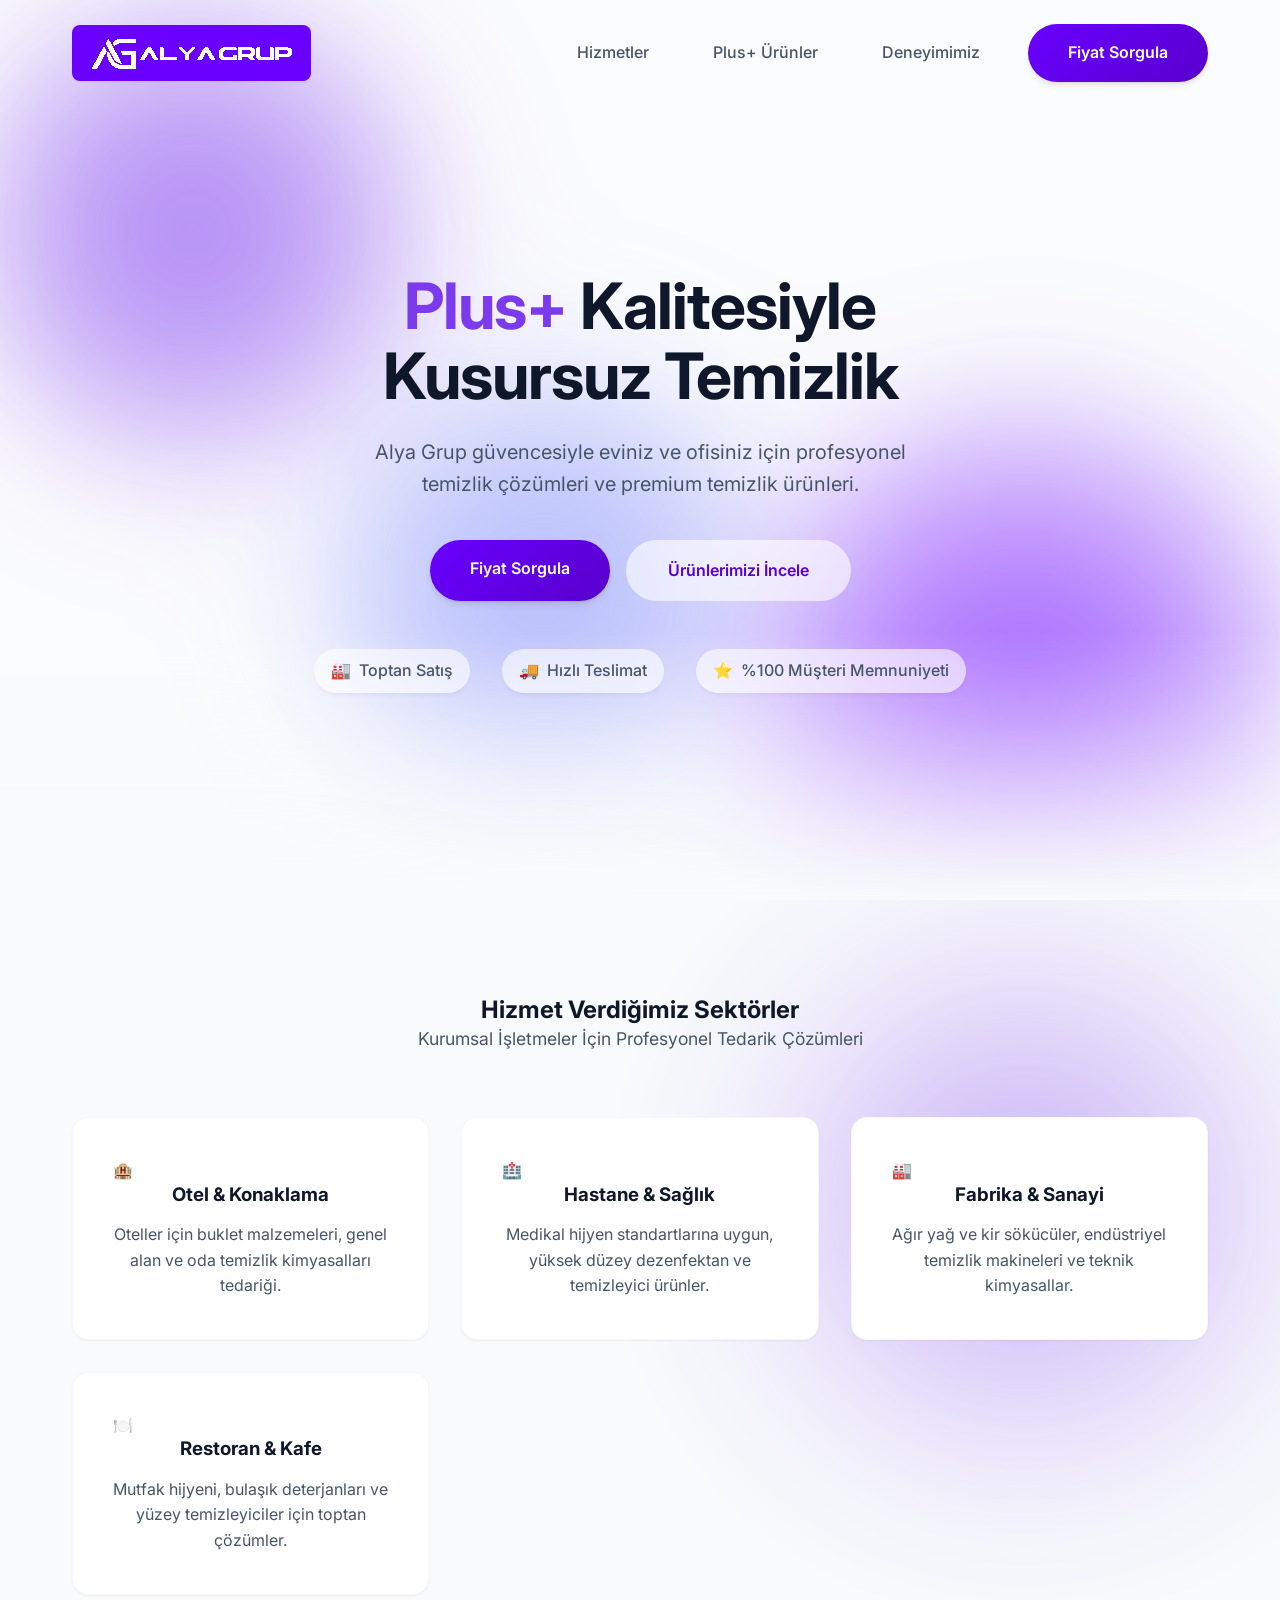
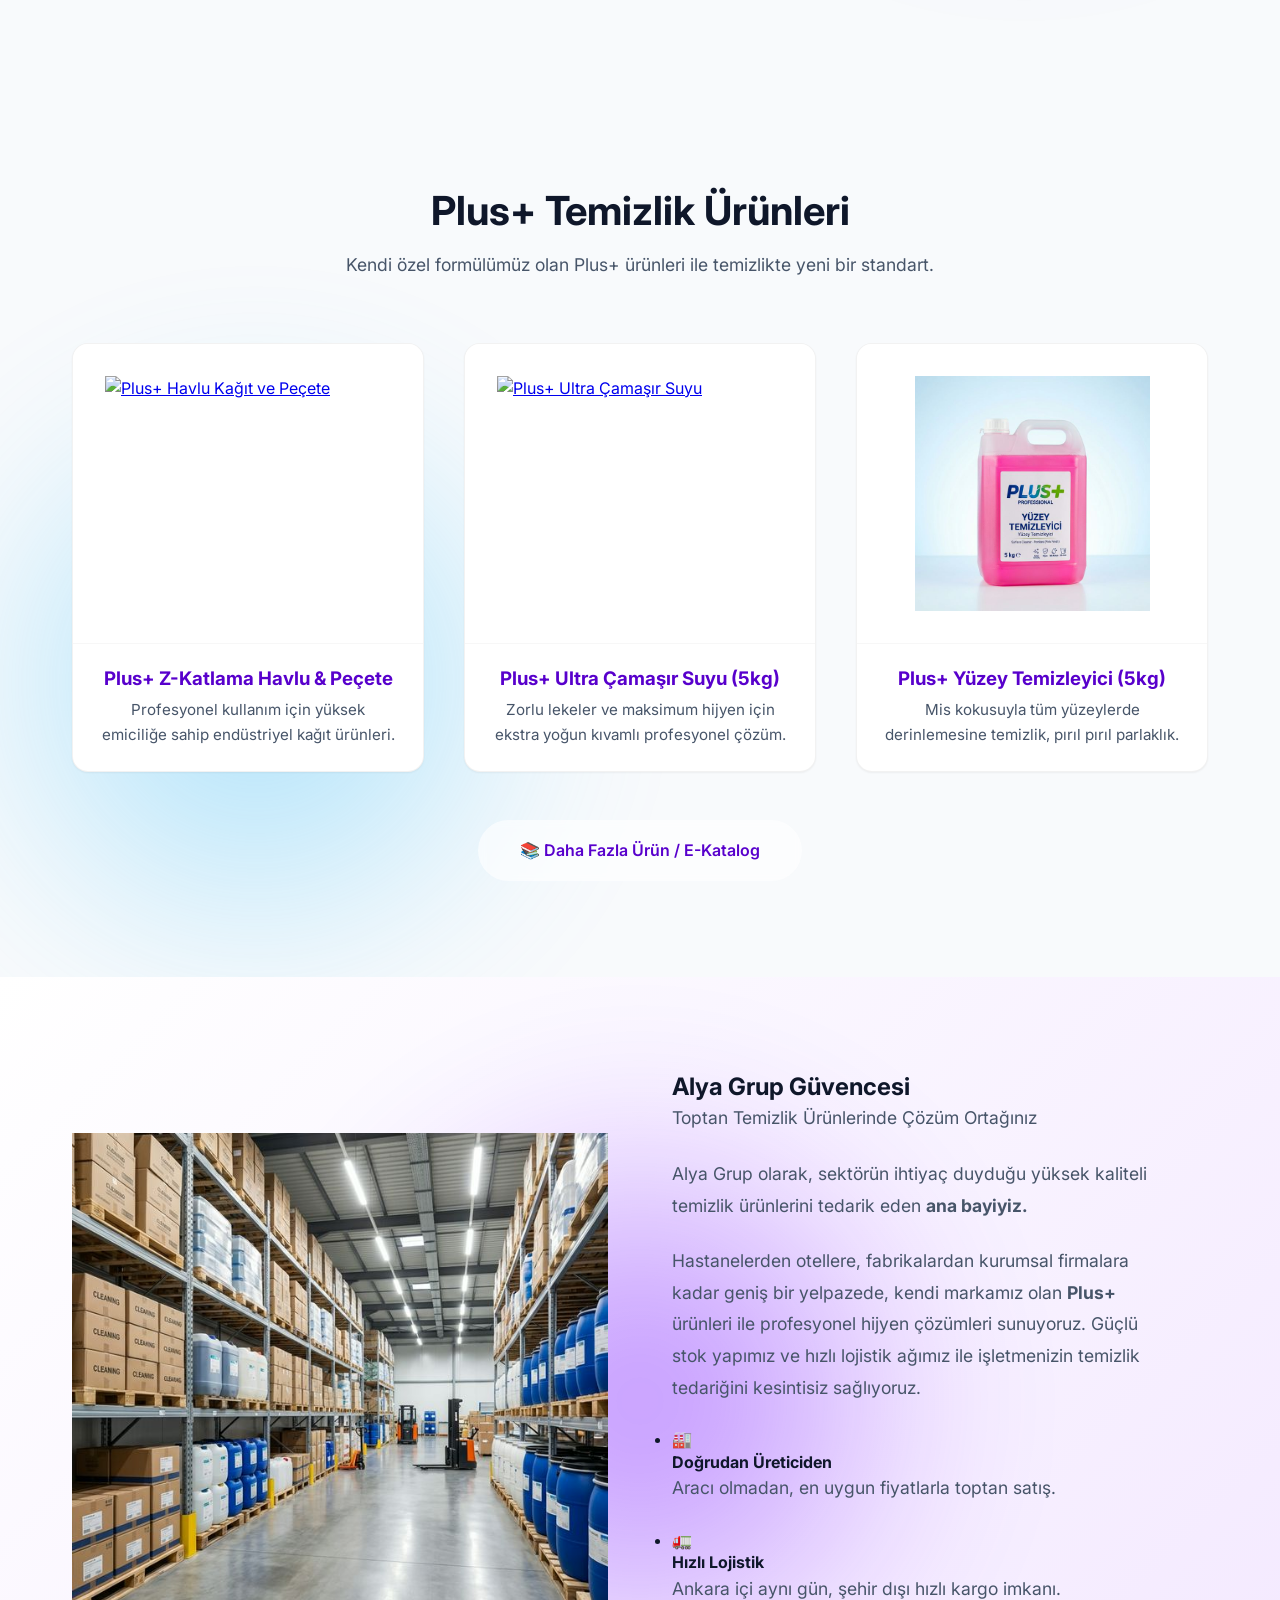
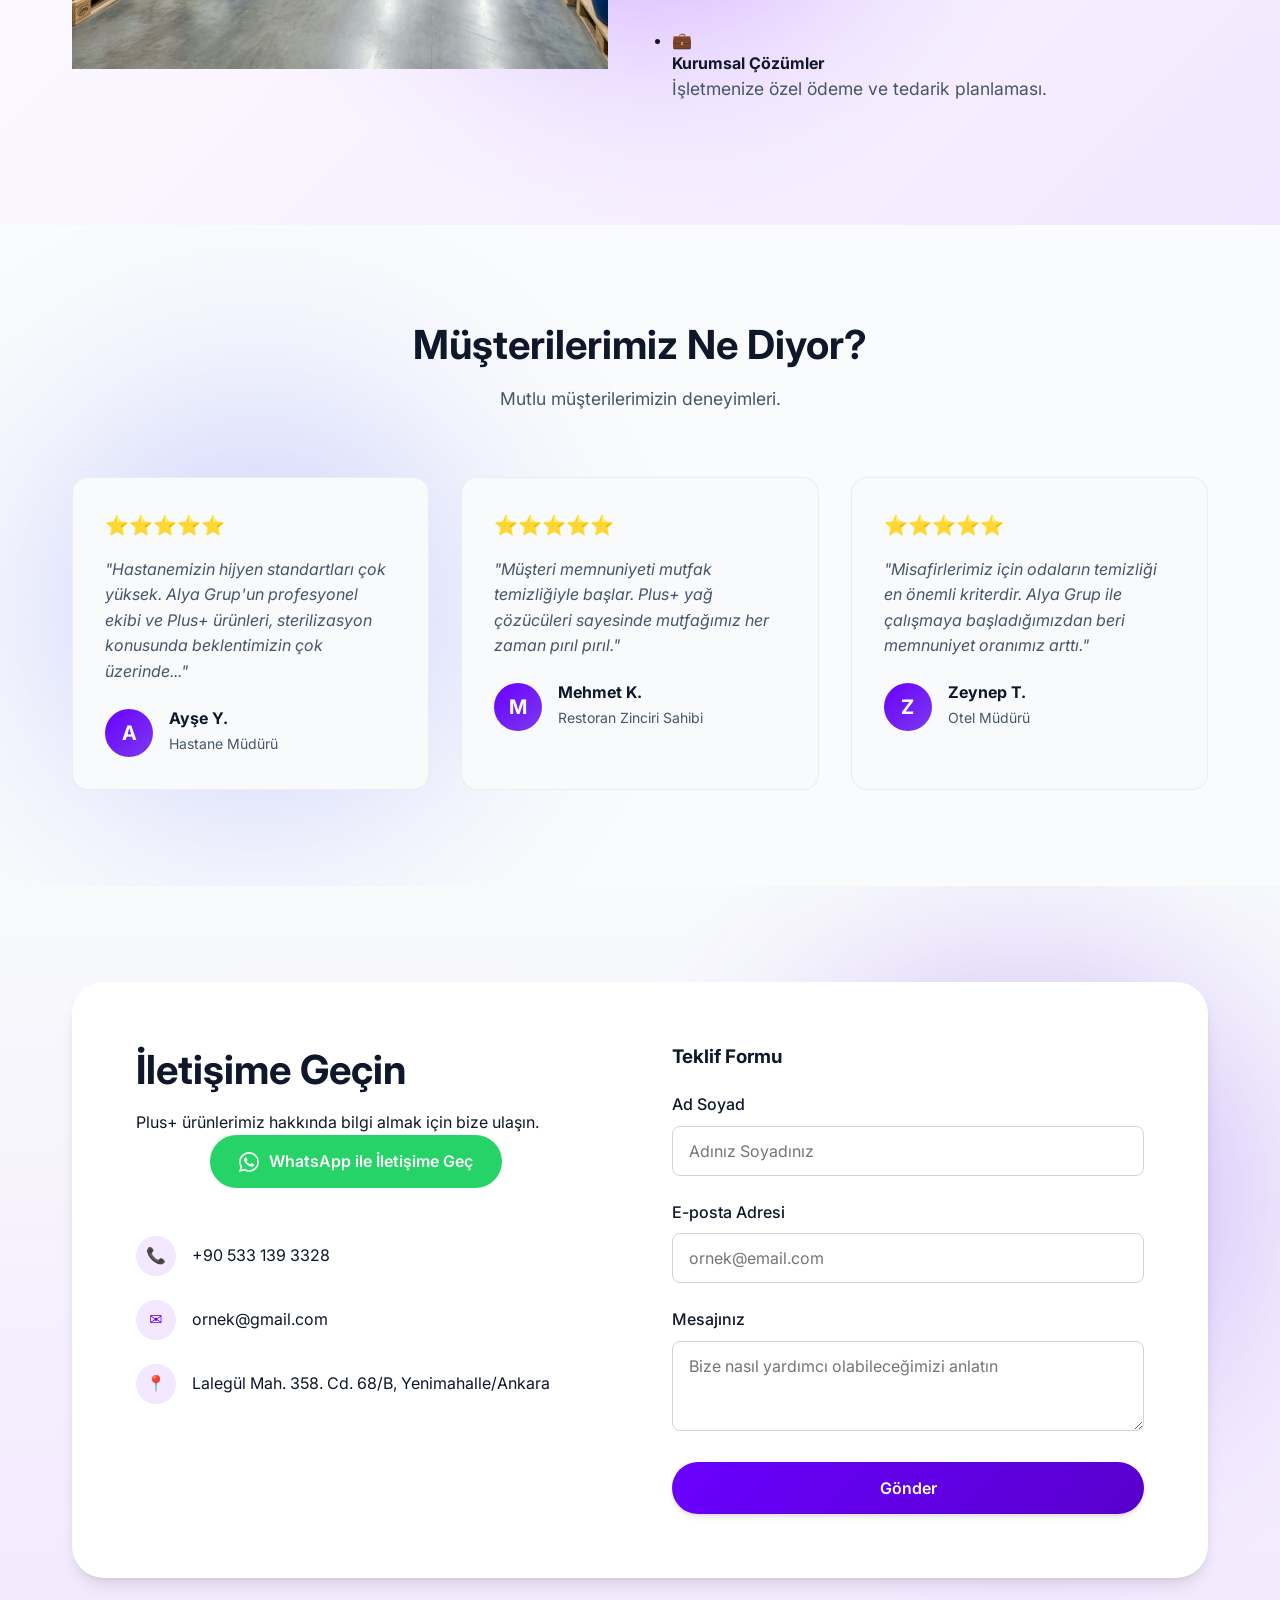
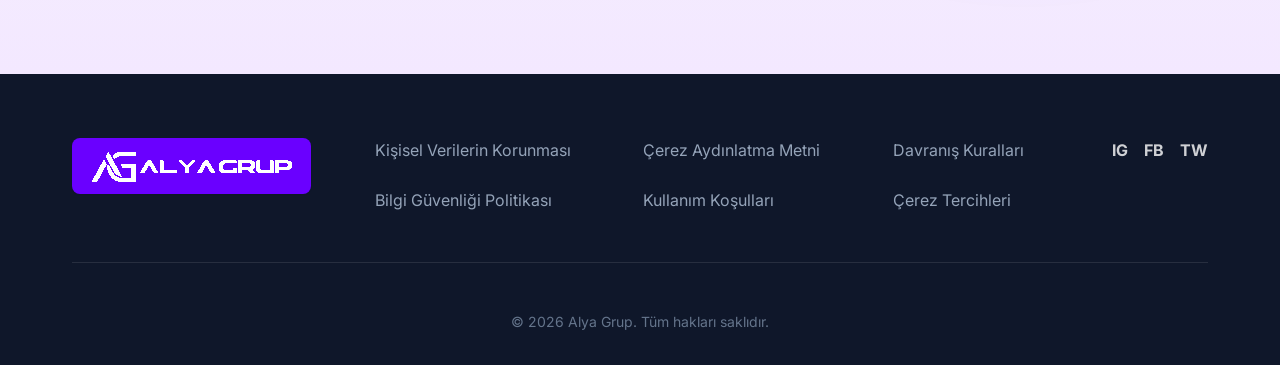
==== commit e2f650bb: "fix: Plus+ ürünleri için 'markamız' yerine 'kendi özel formülümüz' ibaresi eklendi" ====
--- a/index.html
+++ b/index.html
@@ -122,7 +122,7 @@
         <div class="container">
             <div class="section-header text-center">
                 <h2 class="section-title">Plus+ Temizlik Ürünleri</h2>
-                <p class="section-desc">Kendi markamız olan Plus+ ile temizlikte yeni bir standart.</p>
+                <p class="section-desc">Kendi özel formülümüz olan Plus+ ürünleri ile temizlikte yeni bir standart.</p>
             </div>
             <div class="products-grid">
                 <!-- 1. Ürün: Havlu Kağıt & Peçete -->
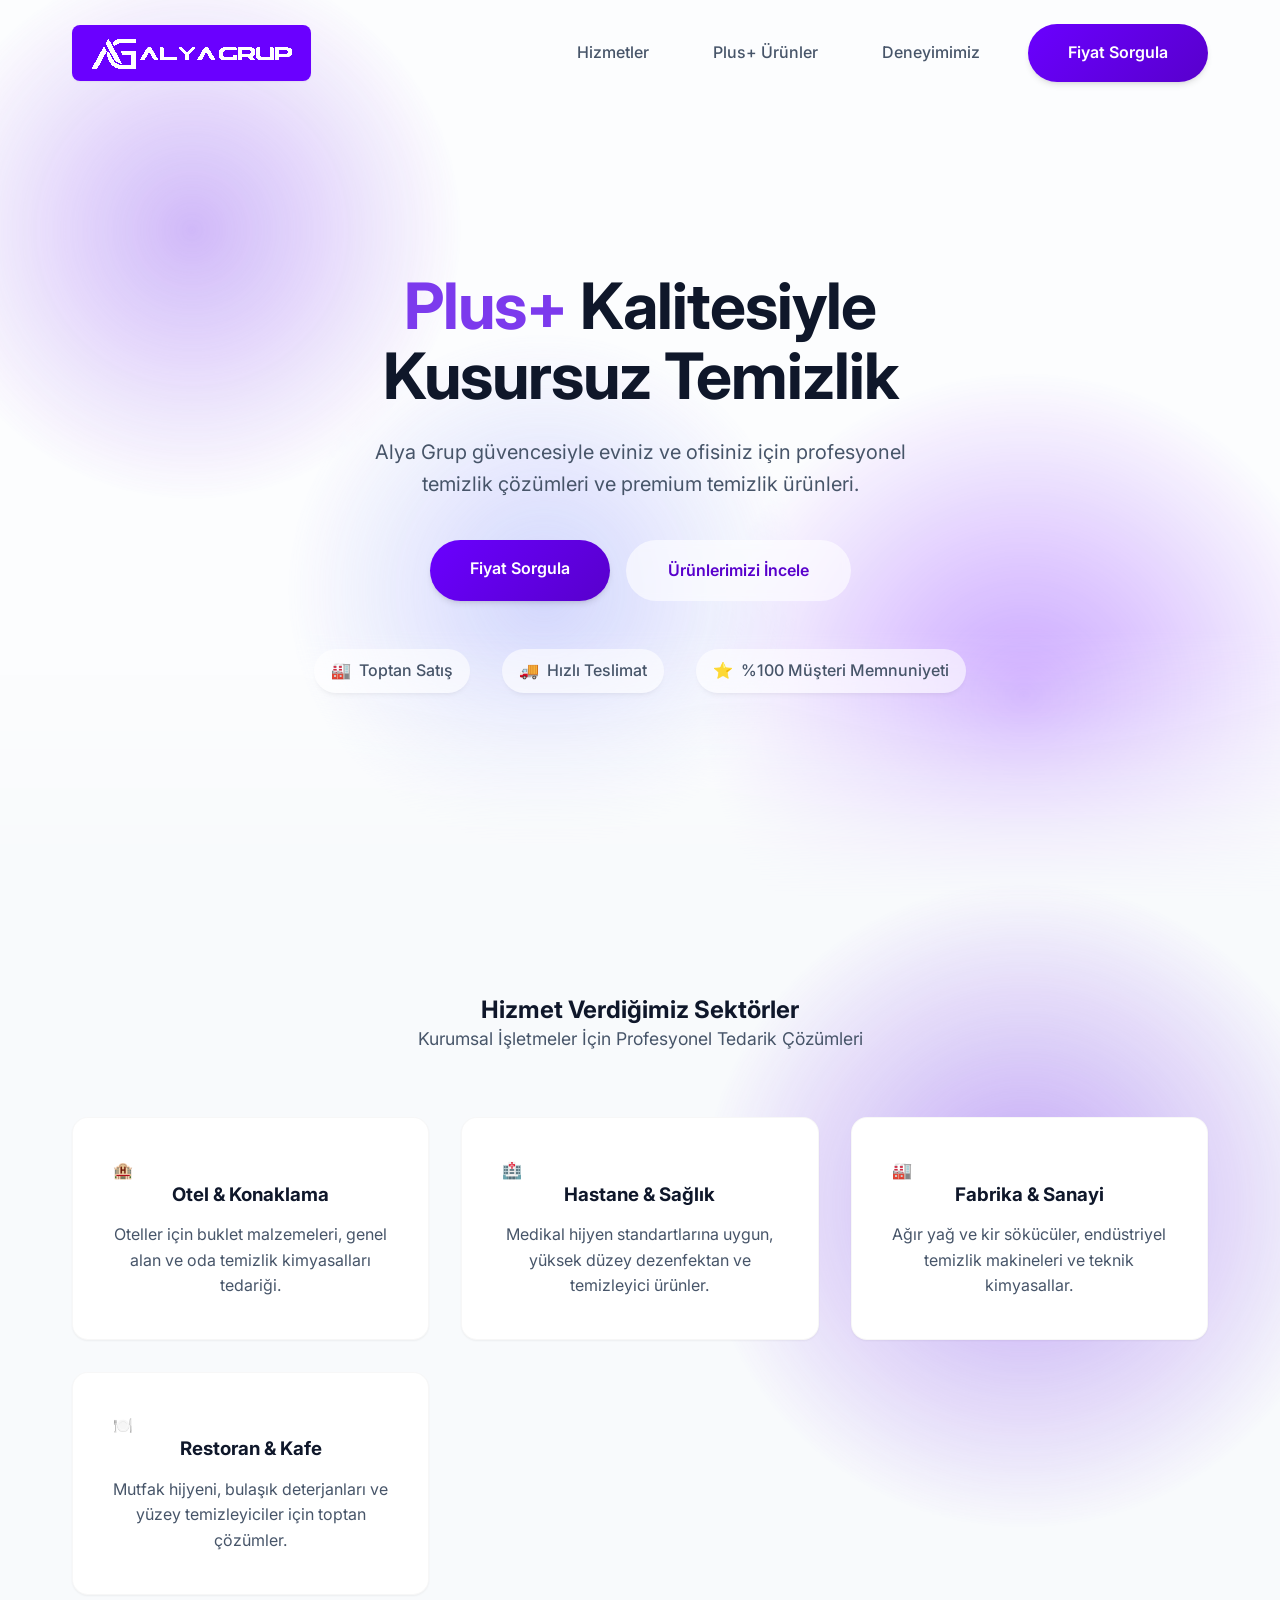
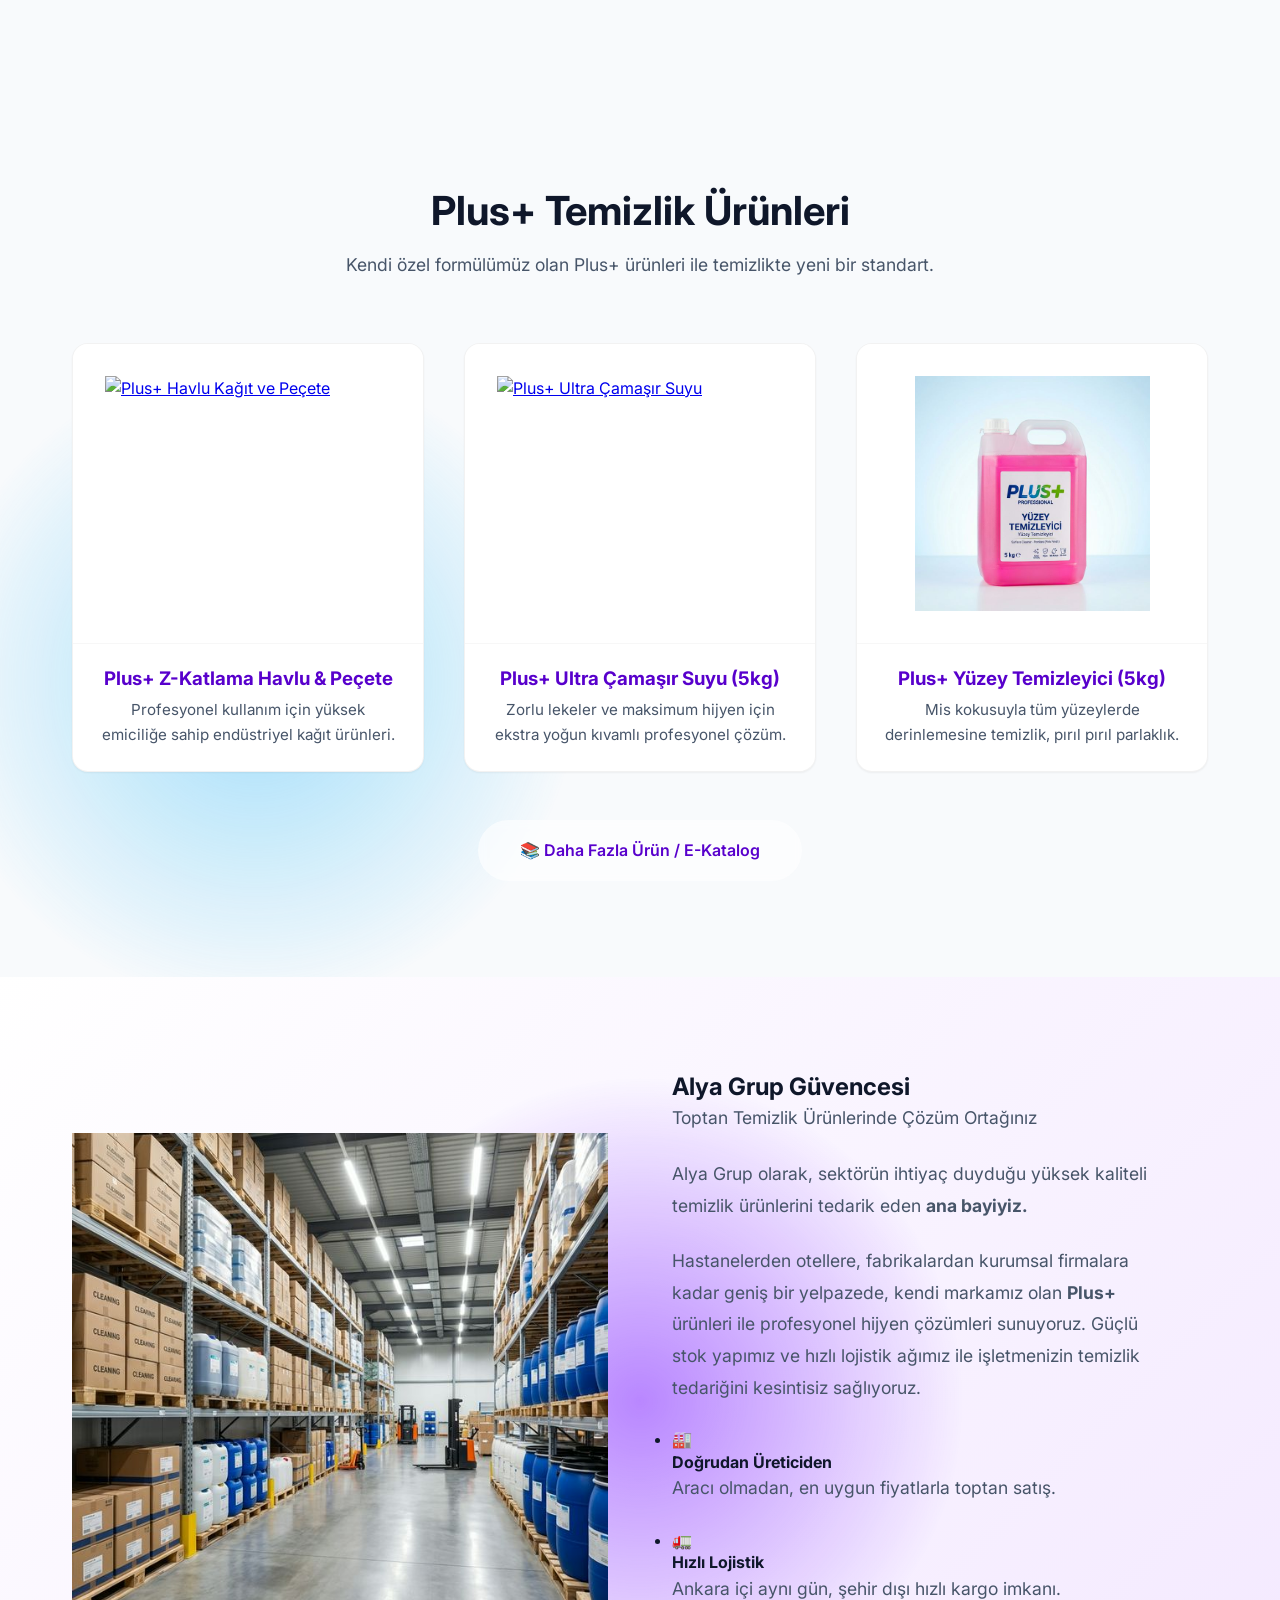
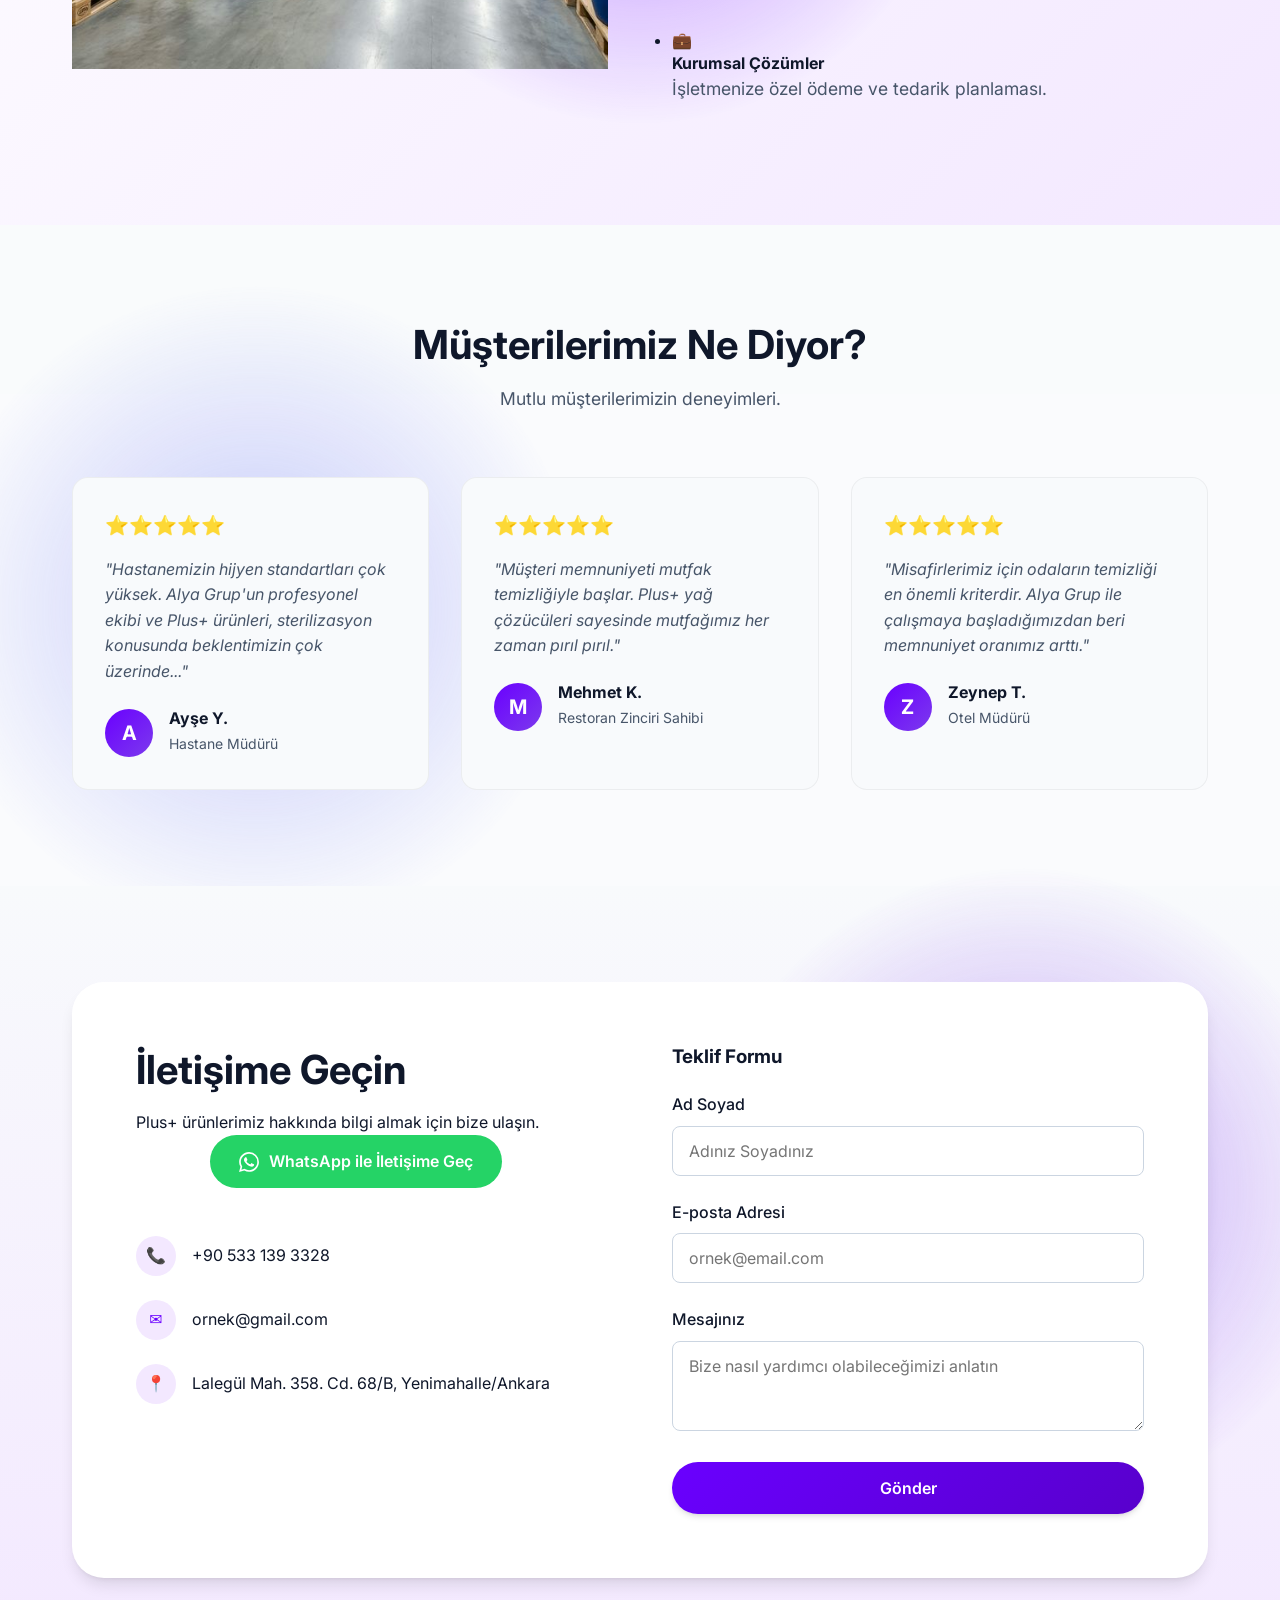
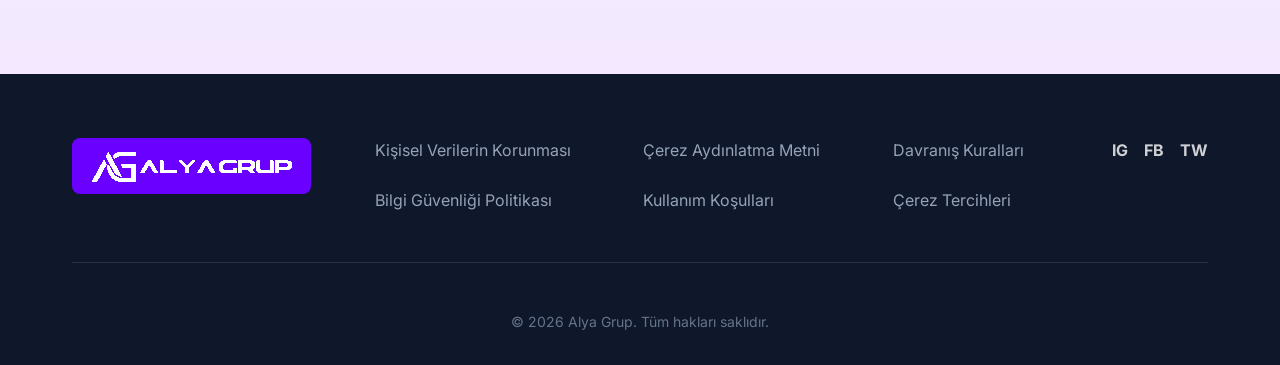
==== commit 1e57c210: "Update e-katalog links to the new URL" ====
--- a/index.html
+++ b/index.html
@@ -127,7 +127,7 @@
             <div class="products-grid">
                 <!-- 1. Ürün: Havlu Kağıt & Peçete -->
                 <div class="product-card">
-                    <a href="https://cloudflare-workers-autoconfig-alyagruptemizlik-e-katalog.baranbug-733.workers.dev" target="_blank" class="product-img-link">
+                    <a href="https://alyagruptemizlik-e-katalog.baranbug-733.workers.dev/products" target="_blank" class="product-img-link">
                         <img src="Z-Kat havlu.png" alt="Plus+ Havlu Kağıt ve Peçete" class="product-img">
                         <div class="img-overlay"><span>📚 Kataloğa Git</span></div>
                     </a>
@@ -138,7 +138,7 @@
                 </div>
                 <!-- 2. Ürün: Ultra Çamaşır Suyu -->
                 <div class="product-card">
-                    <a href="https://cloudflare-workers-autoconfig-alyagruptemizlik-e-katalog.baranbug-733.workers.dev" target="_blank" class="product-img-link">
+                    <a href="https://alyagruptemizlik-e-katalog.baranbug-733.workers.dev/products" target="_blank" class="product-img-link">
                         <img src="UltraCamasirSuyu5kg.png" alt="Plus+ Ultra Çamaşır Suyu" class="product-img">
                         <div class="img-overlay"><span>📚 Kataloğa Git</span></div>
                     </a>
@@ -149,7 +149,7 @@
                 </div>
                 <!-- 3. Ürün: Yapay Zeka ile Üretilen -->
                 <div class="product-card">
-                    <a href="https://cloudflare-workers-autoconfig-alyagruptemizlik-e-katalog.baranbug-733.workers.dev" target="_blank" class="product-img-link">
+                    <a href="https://alyagruptemizlik-e-katalog.baranbug-733.workers.dev/products" target="_blank" class="product-img-link">
                         <img src="plus_surface_cleaner.png" alt="Plus+ Yüzey Temizleyici" class="product-img">
                         <div class="img-overlay"><span>📚 Kataloğa Git</span></div>
                     </a>
@@ -160,7 +160,7 @@
                 </div>
             </div>
             <div class="text-center" style="margin-top: 3rem;">
-                <a href="https://cloudflare-workers-autoconfig-alyagruptemizlik-e-katalog.baranbug-733.workers.dev" target="_blank" class="btn btn-secondary">
+                <a href="https://alyagruptemizlik-e-katalog.baranbug-733.workers.dev/products" target="_blank" class="btn btn-secondary">
                     📚 Daha Fazla Ürün / E-Katalog
                 </a>
             </div>
--- a/style.css
+++ b/style.css
@@ -113,7 +113,6 @@
 .section-padding {
     padding: 6rem 0;
     position: relative;
-    overflow-x: hidden;
 }
 
 /* Background floating orbs for sections */
@@ -124,11 +123,11 @@
     min-width: 500px;
     min-height: 500px;
     border-radius: 50%;
-    filter: blur(80px);
     opacity: 0.45;
     z-index: 0;
     pointer-events: none;
     animation: orb-drift 20s infinite alternate ease-in-out;
+    will-change: transform;
 }
 
 .orb-1 {
@@ -302,7 +301,6 @@
     align-items: center;
     justify-content: center;
     padding: 8rem 0 4rem;
-    overflow-x: hidden;
     background-color: transparent; /* Changed to blend with subsequent sections */
 }
 
@@ -326,20 +324,19 @@
     left: 0;
     width: 100%;
     height: 100%;
-    backdrop-filter: blur(80px); /* Heavy blur creates the aurora effect */
-    -webkit-backdrop-filter: blur(80px);
-    background: rgba(255, 255, 255, 0.4); /* Light mist over the blobs */
+    background: rgba(255, 255, 255, 0.6); /* Slightly more opaque mist over the blobs */
     z-index: 2;
+    pointer-events: none;
 }
 
 /* Individual Blobs */
 .mesh-blob {
     position: absolute;
     border-radius: 50%;
-    filter: blur(40px);
     opacity: 0.9;
     animation: float 12s infinite ease-in-out alternate;
     z-index: 1;
+    will-change: transform;
 }
 
 .mesh-blob-1 {
@@ -947,7 +944,6 @@
 /* Experience Section */
 .experience-section {
     background: linear-gradient(135deg, var(--bg-white) 0%, var(--secondary-color) 100%);
-    overflow: hidden;
 }
 
 .experience-grid {
